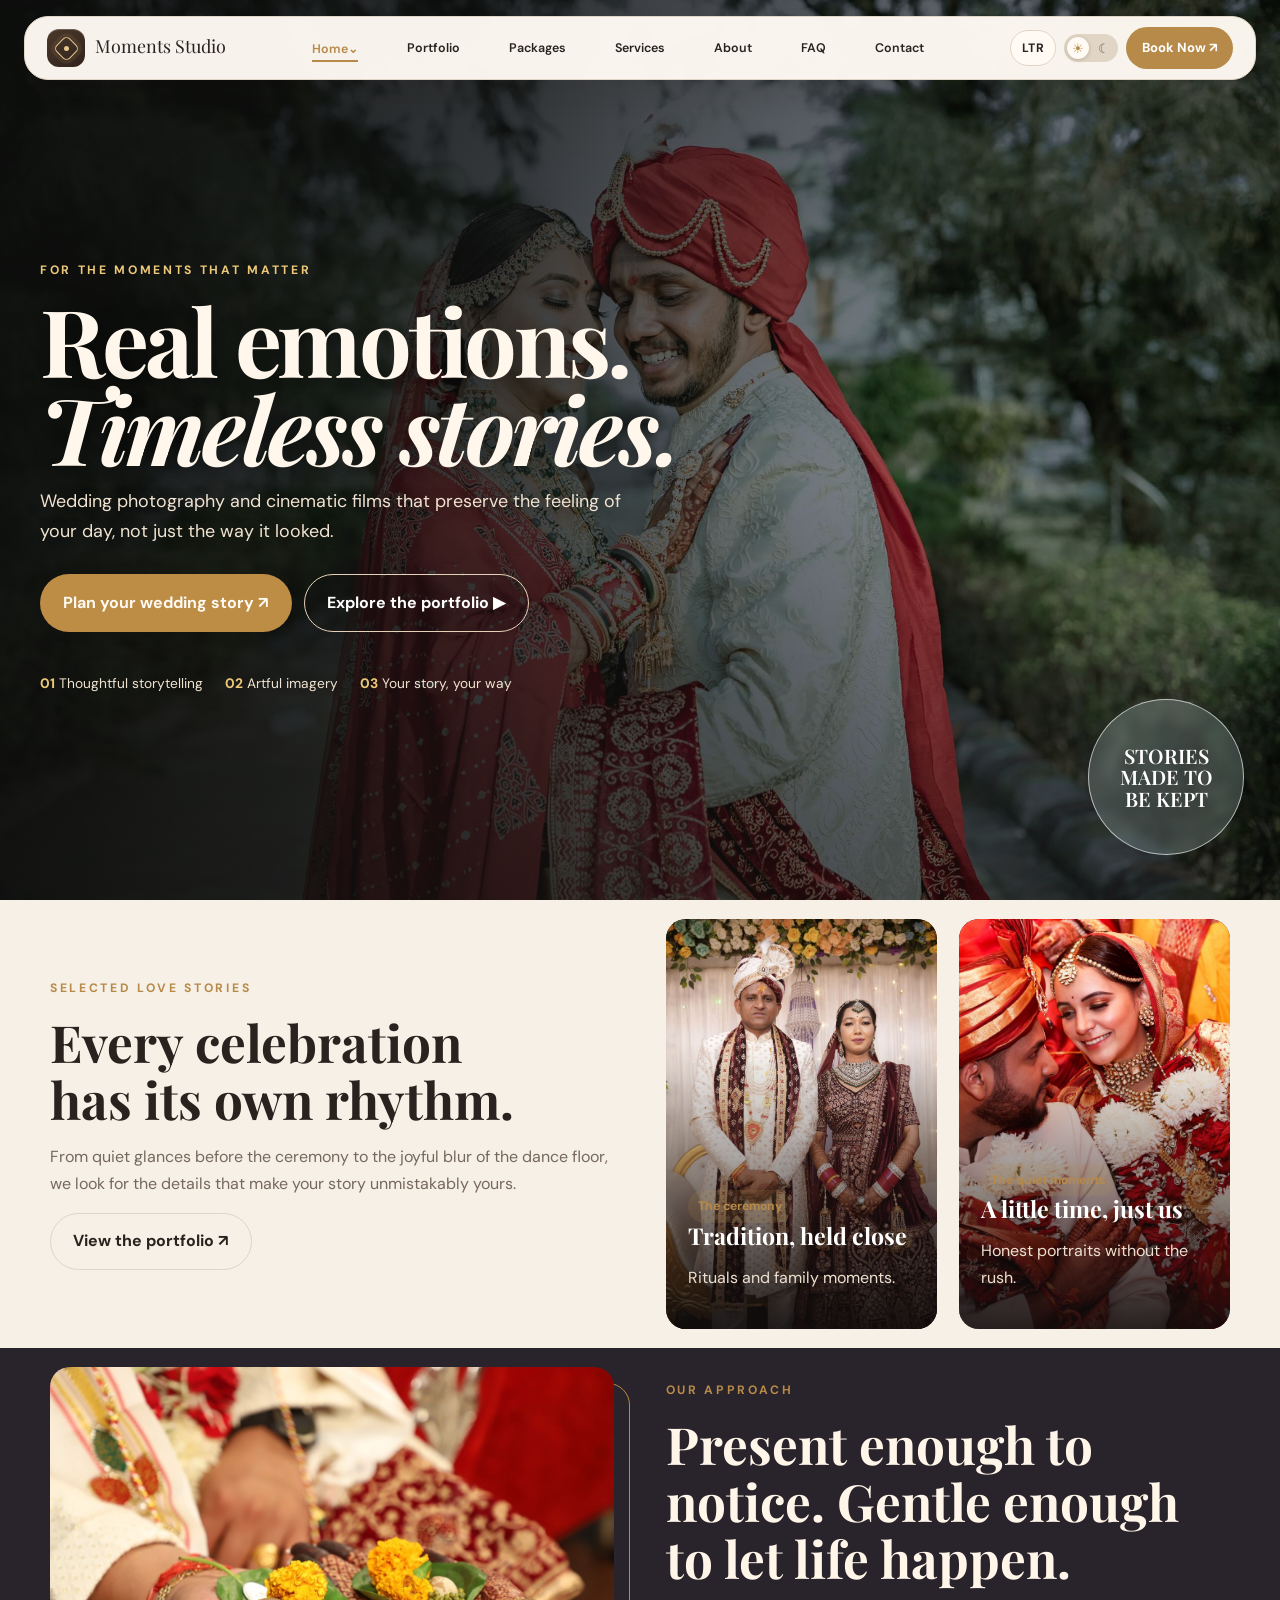
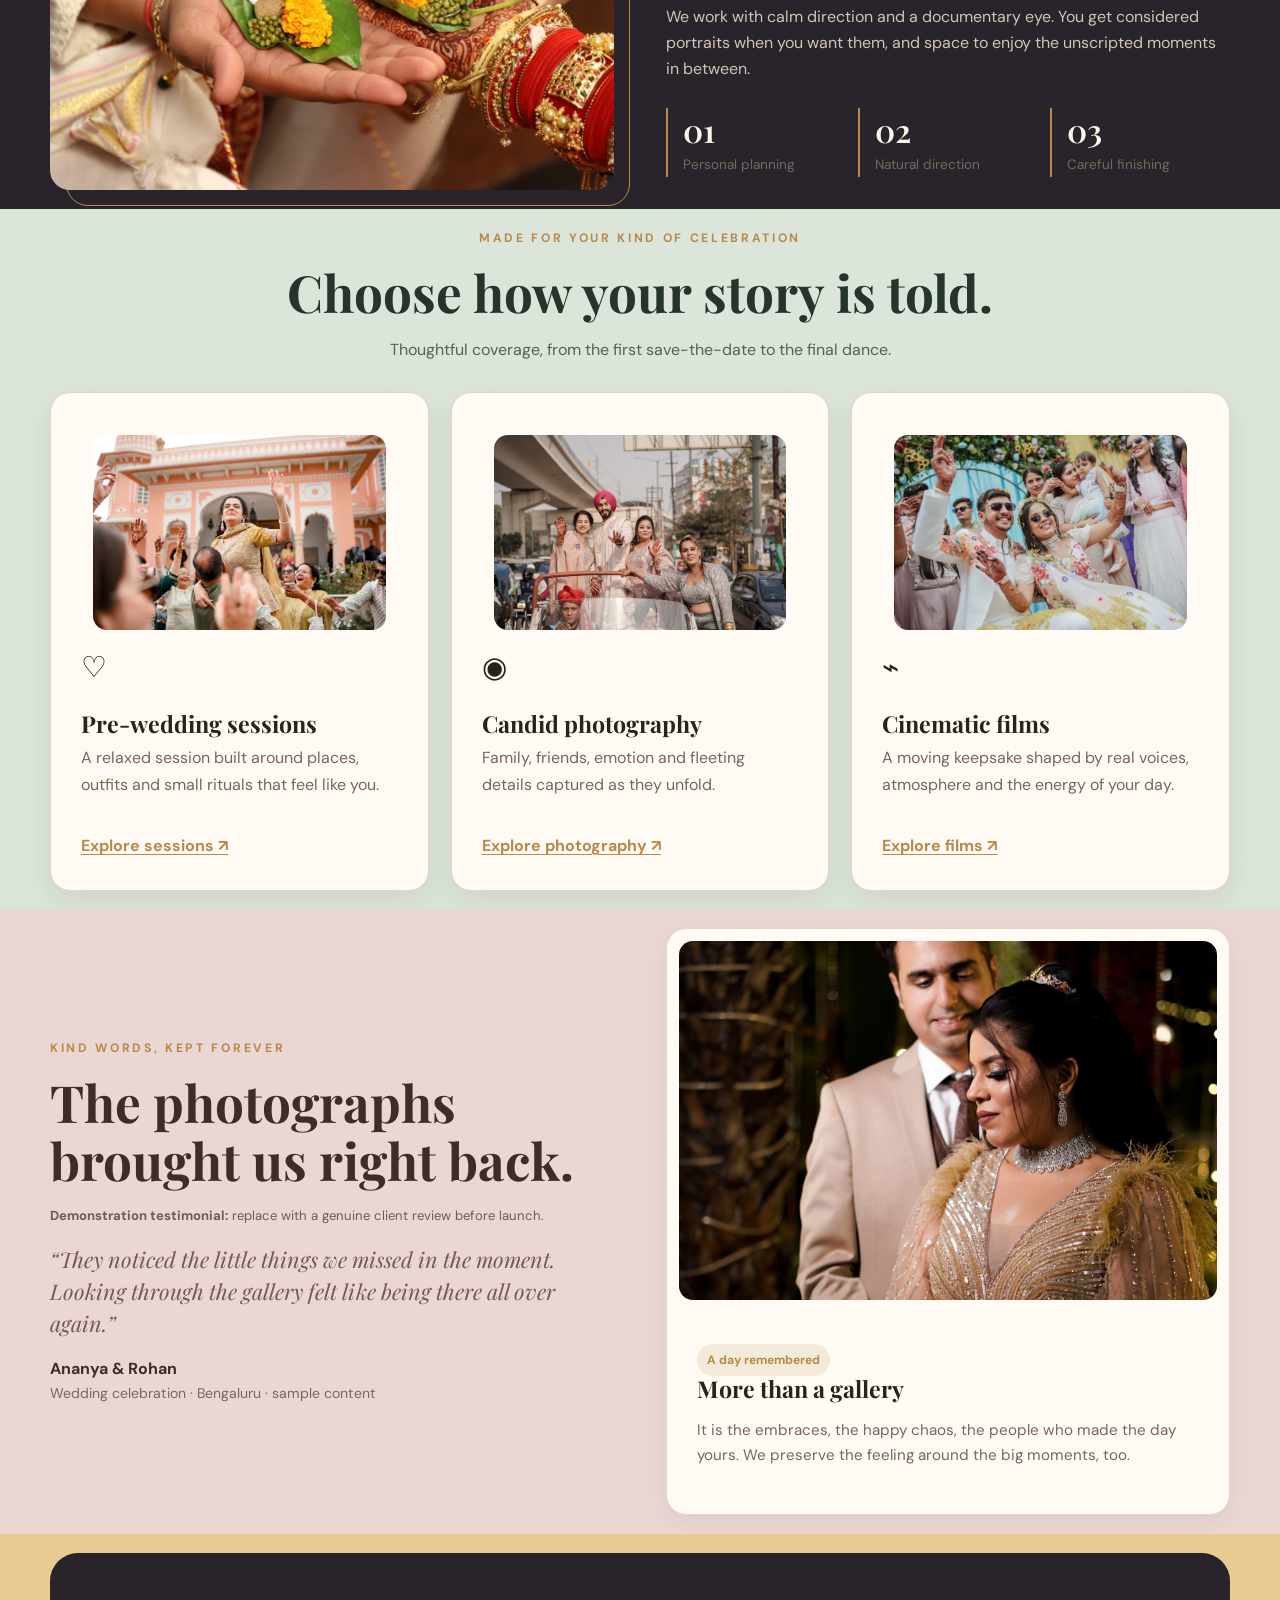
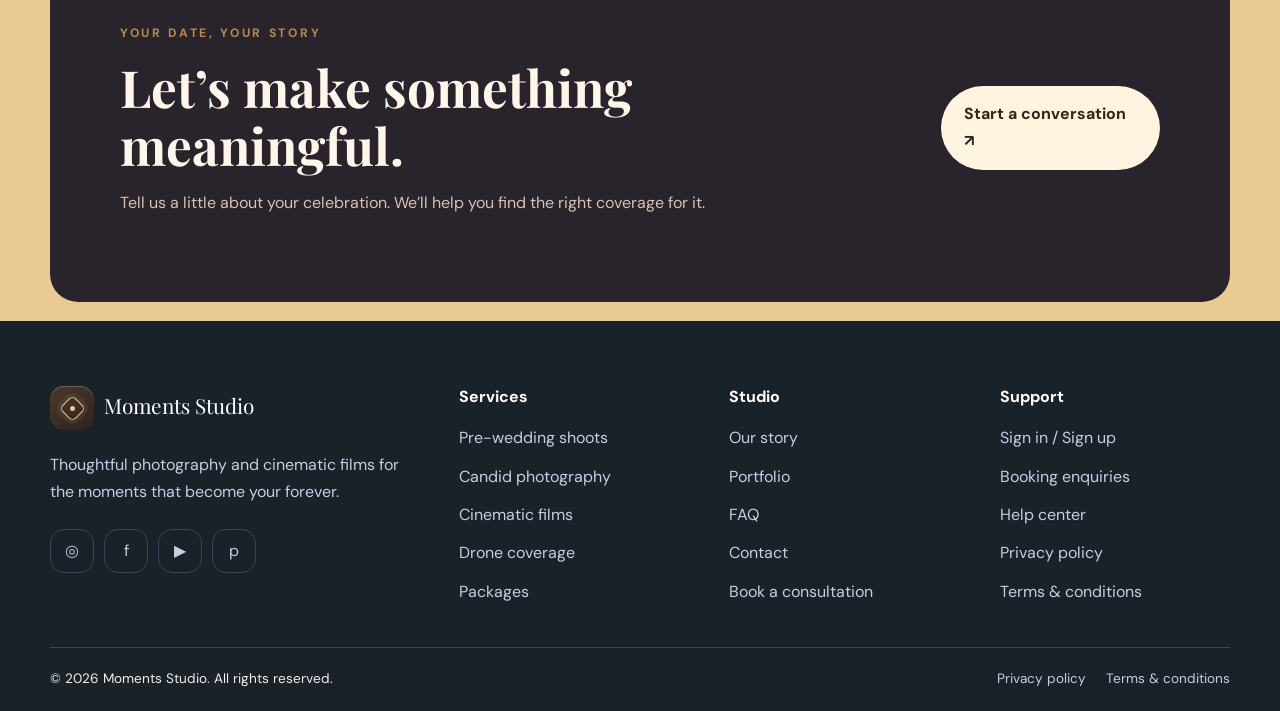
==== index.html @ 957a008f "first commit" ====
<!doctype html>
<html lang="en" dir="ltr" data-theme="light"><head><meta charset="utf-8"><meta name="viewport" content="width=device-width,initial-scale=1"><meta name="description" content="Home — Moments Studio wedding photography and videography."><title>Home | Moments Studio</title><link rel="stylesheet" href="css/style.css"><link rel="stylesheet" href="css/responsive.css"></head><body>

<header class="topbar"><div class="container nav-wrap">
<a class="brand" href="index.html"><span class="brand-mark" aria-hidden="true"></span><span><span class="brand-name">Moments Studio</span></span></a>
<button class="icon-btn mobile-menu-btn" data-menu-toggle aria-label="Toggle navigation" aria-expanded="false">☰</button>
<nav class="nav-links" data-nav-links aria-label="Main navigation">
<div class="nav-home"><a class="nav-link active" href="index.html" aria-haspopup="true">Home⌄</a><div class="home-menu"><a href="index.html">Home 1</a><a href="home2.html">Home 2</a></div></div>
<a class="nav-link " href="portfolio.html">Portfolio</a><a class="nav-link " href="pricing.html">Packages</a><a class="nav-link " href="services.html">Services</a><a class="nav-link " href="about.html">About</a><a class="nav-link " href="faq.html">FAQ</a><a class="nav-link " href="contact.html">Contact</a>
</nav>
<div class="nav-actions"><button class="select-btn" data-language aria-label="Switch layout direction">LTR</button><button class="toggle theme-toggle" data-theme-toggle aria-label="Switch theme" aria-pressed="false"><span class="theme-track-icons" aria-hidden="true"><i>☀</i><i>☾</i></span><span class="theme-knob" aria-hidden="true"></span></button><a class="btn btn-primary book-link" href="contact.html">Book Now ↗</a></div>
</div></header>
<main>
<section class="hero" id="home-hero"><div class="container hero-content"><div class="eyebrow">For the moments that matter</div><h1>Real emotions.<br><em>Timeless stories.</em></h1><p>Wedding photography and cinematic films that preserve the feeling of your day, not just the way it looked.</p><div class="hero-actions"><a class="btn btn-primary" href="contact.html">Plan your wedding story ↗</a><a class="btn btn-outline" style="border-color:#e5d1b7;color:#fff" href="portfolio.html">Explore the portfolio ▶</a></div><div class="hero-note"><span><strong>01</strong> Thoughtful storytelling</span><span><strong>02</strong> Artful imagery</span><span><strong>03</strong> Your story, your way</span></div></div></section>
<section class="section section-light" id="featured-stories"><div class="container section-inner"><div class="split"><div><div class="eyebrow">Selected love stories</div><h2>Every celebration has its own rhythm.</h2><p>From quiet glances before the ceremony to the joyful blur of the dance floor, we look for the details that make your story unmistakably yours.</p><a class="btn btn-outline" href="portfolio.html">View the portfolio ↗</a></div><div class="grid grid-2"><article class="story-card"><img src="images/home-feature-01.jpg" alt="Newlyweds sharing a tender outdoor portrait"><div class="story-copy"><span class="pill">The ceremony</span><h3>Tradition, held close</h3><p>Rituals and family moments.</p></div></article><article class="story-card"><img src="images/home-feature-02.jpg" alt="Indian bride and groom celebrating their wedding"><div class="story-copy"><span class="pill">The quiet moments</span><h3>A little time, just us</h3><p>Honest portraits without the rush.</p></div></article></div></div></div></section>
<section class="section section-plum" id="our-approach"><div class="container section-inner"><div class="split"><div class="photo-frame"><img class="photo" src="images/home-approach.jpg" alt="Close detail of a wedding ritual with flowers and leaves"></div><div><div class="eyebrow">Our approach</div><h2>Present enough to notice. Gentle enough to let life happen.</h2><p>We work with calm direction and a documentary eye. You get considered portraits when you want them, and space to enjoy the unscripted moments in between.</p><div class="stat-row"><div class="stat"><strong>01</strong><span>Personal planning</span></div><div class="stat"><strong>02</strong><span>Natural direction</span></div><div class="stat"><strong>03</strong><span>Careful finishing</span></div></div></div></div></div></section>
<section class="section section-sage" id="home-services"><div class="container section-inner"><div class="center"><div class="eyebrow">Made for your kind of celebration</div><h2>Choose how your story is told.</h2><p>Thoughtful coverage, from the first save-the-date to the final dance.</p></div><div class="grid grid-3 mt-3"><article class="service-card"><img class="card-photo" src="images/portfolio-celebration-04.jpg" alt="Wedding dance floor celebration" loading="lazy"><div class="service-icon">♡</div><h3>Pre-wedding sessions</h3><p>A relaxed session built around places, outfits and small rituals that feel like you.</p><a class="text-link" href="services.html#prewedding">Explore sessions ↗</a></article><article class="service-card"><img class="card-photo" src="images/portfolio-celebration-05.jpg" alt="Family celebrating the newlyweds" loading="lazy"><div class="service-icon">◉</div><h3>Candid photography</h3><p>Family, friends, emotion and fleeting details captured as they unfold.</p><a class="text-link" href="services.html#candid">Explore photography ↗</a></article><article class="service-card"><img class="card-photo" src="images/portfolio-celebration-06.jpg" alt="Wedding guests enjoying the reception" loading="lazy"><div class="service-icon">⌁</div><h3>Cinematic films</h3><p>A moving keepsake shaped by real voices, atmosphere and the energy of your day.</p><a class="text-link" href="services.html#films">Explore films ↗</a></article></div></div></section>
<section class="section section-rose" id="client-stories"><div class="container section-inner"><div class="split"><div><div class="eyebrow">Kind words, kept forever</div><h2>The photographs brought us right back.</h2><p class="small-note"><strong>Demonstration testimonial:</strong> replace with a genuine client review before launch.</p><p class="quote">“They noticed the little things we missed in the moment. Looking through the gallery felt like being there all over again.”</p><div class="quote-author">Ananya & Rohan</div><div class="quote-role">Wedding celebration · Bengaluru · sample content</div></div><div class="card"><img src="images/home-client-story.jpg" alt="Bride and groom in traditional attire during a wedding ceremony"><div class="card-body"><span class="pill">A day remembered</span><h3>More than a gallery</h3><p>It is the embraces, the happy chaos, the people who made the day yours. We preserve the feeling around the big moments, too.</p></div></div></div></div></section>
<section class="section section-gold" id="home-booking"><div class="container section-inner"><div class="cta-panel"><div><div class="eyebrow">Your date, your story</div><h2>Let’s make something meaningful.</h2><p>Tell us a little about your celebration. We’ll help you find the right coverage for it.</p></div><a class="btn btn-light" href="contact.html">Start a conversation ↗</a></div></div></section>
</main>
<footer class="footer"><div class="container"><div class="footer-grid">
<div><a class="brand" href="index.html"><span class="brand-mark" aria-hidden="true"></span><span><span class="brand-name" style="color:#fff">Moments Studio</span></span></a><p style="max-width:350px;margin-top:22px">Thoughtful photography and cinematic films for the moments that become your forever.</p><div class="socials"><a class="social-icon" href="https://www.instagram.com/accounts/login/" target="_blank" rel="noopener noreferrer" aria-label="Open Instagram sign-in" title="Instagram">◎</a><a class="social-icon" href="https://www.facebook.com/login/" target="_blank" rel="noopener noreferrer" aria-label="Open Facebook sign-in" title="Facebook">f</a><a class="social-icon" href="https://accounts.google.com/ServiceLogin?service=youtube" target="_blank" rel="noopener noreferrer" aria-label="Open YouTube sign-in" title="YouTube">▶</a><a class="social-icon" href="https://www.pinterest.com/login/" target="_blank" rel="noopener noreferrer" aria-label="Open Pinterest sign-in" title="Pinterest">p</a></div></div>
<div><h3>Services</h3><div class="footer-links"><a href="services.html#prewedding">Pre-wedding shoots</a><a href="services.html#candid">Candid photography</a><a href="services.html#films">Cinematic films</a><a href="services.html#drone">Drone coverage</a><a href="pricing.html">Packages</a></div></div>
<div><h3>Studio</h3><div class="footer-links"><a href="about.html">Our story</a><a href="portfolio.html">Portfolio</a><a href="faq.html">FAQ</a><a href="contact.html">Contact</a><a href="contact.html">Book a consultation</a></div></div>
<div><h3>Support</h3><div class="footer-links"><a href="login.html">Sign in / Sign up</a><a href="contact.html">Booking enquiries</a><a href="faq.html">Help center</a><a href="privacy.html">Privacy policy</a><a href="terms.html">Terms & conditions</a></div></div>
</div><div class="footer-bottom"><span>© <span data-year></span> Moments Studio. All rights reserved.</span><div><a href="privacy.html">Privacy policy</a><a href="terms.html">Terms & conditions</a></div></div></div></footer>
<div class="lightbox" role="dialog" aria-modal="true" aria-hidden="true" aria-label="Image preview"><button aria-label="Close image">✕</button><img src="" alt="Expanded portfolio photograph"></div>
<div class="toast" role="status"></div><script src="js/script.js"></script><script src="js/gallery.js"></script><script src="js/booking.js"></script></body></html>
---- css/style.css ----
@import url('https://fonts.googleapis.com/css2?family=DM+Sans:wght@400;500;600;700&family=Playfair+Display:ital,wght@0,500;0,600;0,700;1,500;1,600&display=swap');
:root{--bg:#f6f0e7;--surface:#fffaf3;--text:#29231f;--muted:#76685c;--accent:#b78a4a;--accent2:#e8c98e;--line:#e1d5c5;--dark:#1c2025;--shadow:0 18px 55px rgba(36,26,19,.12)}
[data-theme="dark"]{--bg:#191c21;--surface:#242a31;--text:#f7eee2;--muted:#c0b5a7;--accent:#d8b16f;--accent2:#f1d59b;--line:#3b444c;--shadow:0 18px 55px rgba(0,0,0,.24)}
*{box-sizing:border-box}html{scroll-behavior:smooth;scroll-padding-top:100px}body{margin:0;background:var(--bg);color:var(--text);font-family:'DM Sans',sans-serif;line-height:1.65;transition:background .25s,color .25s}h1,h2,h3,.brand-name{font-family:'Playfair Display',serif;line-height:1.12;margin:0 0 1rem}h1{font-size:clamp(2.6rem,6vw,5.6rem)}h2{font-size:clamp(2rem,4vw,3.4rem)}h3{font-size:1.45rem}p{color:var(--muted);margin:.4rem 0 1rem}a{color:inherit;text-decoration:none}button,input,select,textarea{font:inherit}button,a{ -webkit-tap-highlight-color:transparent}button{cursor:pointer}.container{width:min(1180px,calc(100% - 40px));margin-inline:auto}.eyebrow{text-transform:uppercase;letter-spacing:.22em;font-size:.76rem;font-weight:700;color:var(--accent);margin-bottom:1rem}.section{min-height:100svh;padding:110px 0 80px;display:flex;align-items:center;position:relative;overflow:hidden}.section-inner{width:100%}.section-light{background:var(--bg)}.section-plum{background:#29232b;color:#fff5e8}.section-plum p{color:#d3c4b7}.section-sage{background:#dce5d9;color:#25352c}.section-sage p{color:#526255}.section-rose{background:#ead6d2;color:#402b2b}.section-rose p{color:#745757}.section-gold{background:#e9cb91;color:#352515}.section-gold p{color:#5e492e}.section-teal{background:#25383a;color:#f6eee1}.section-teal p{color:#c9d8d4}.btn{display:inline-flex;align-items:center;justify-content:center;gap:.6rem;border:1px solid transparent;border-radius:999px;padding:.9rem 1.4rem;font-weight:700;transition:transform .2s,background .2s}.btn:hover{transform:translateY(-2px)}.btn-primary{background:var(--accent);color:#fff}.btn-outline{border-color:var(--line);color:var(--text);background:transparent}.btn-light{background:#fff4df;color:#32251b}.topbar{position:sticky;top:0;z-index:50;background:color-mix(in srgb,var(--surface) 90%,transparent);backdrop-filter:blur(18px);border-bottom:1px solid var(--line)}.nav-wrap{height:84px;display:flex;align-items:center;gap:22px}.brand{display:flex;align-items:center;gap:11px;flex-shrink:0}.brand-mark{width:48px;height:48px;border-radius:15px;background:#443326;color:#e8c98e;display:grid;place-items:center;font-size:1.6rem}.brand-name{font-size:1.3rem;margin:0}.brand small{display:block;font-size:.58rem;letter-spacing:.12em;color:var(--muted)}.nav-links{display:flex;align-items:center;gap:clamp(12px,2vw,28px);margin-inline:auto}.nav-link{font-weight:600;font-size:.91rem;padding:12px 0;position:relative;white-space:nowrap}.nav-link.active,.nav-link:hover{color:var(--accent)}.nav-link.active:after{content:"";height:2px;background:var(--accent);position:absolute;bottom:3px;inset-inline:0}.nav-home{position:relative}.home-menu{display:none;position:absolute;top:100%;inset-inline-start:-18px;width:260px;padding:12px;background:var(--surface);border:1px solid var(--line);border-radius:18px;box-shadow:var(--shadow)}.nav-home:hover .home-menu,.nav-home:focus-within .home-menu,.nav-home.open .home-menu{display:block}.home-menu a{display:block;padding:10px 12px;border-radius:10px;font-size:.9rem;color:var(--muted)}.home-menu a:hover{background:var(--bg);color:var(--accent)}.nav-actions{display:flex;align-items:center;gap:10px}.icon-btn,.select-btn{border:1px solid var(--line);background:var(--surface);color:var(--text);border-radius:999px;min-width:42px;height:42px;padding:0 12px;display:inline-flex;align-items:center;justify-content:center;gap:6px}.toggle{width:54px;height:30px;border-radius:99px;border:0;background:var(--line);padding:3px;display:flex;align-items:center}.toggle span{height:24px;width:24px;border-radius:50%;background:var(--surface);display:block;transition:transform .2s}.toggle[aria-pressed="true"] span{transform:translateX(24px)}[dir="rtl"] .toggle[aria-pressed="true"] span{transform:translateX(-24px)}.mobile-menu-btn{display:none}.hero{min-height:calc(100svh - 84px);padding:70px 0;display:flex;align-items:center;color:#fff8ed;background:#241c1a;position:relative;overflow:hidden}.hero:before{content:"";position:absolute;inset:0;background:linear-gradient(90deg,rgba(20,16,15,.88),rgba(20,16,15,.45) 55%,rgba(20,16,15,.05)),url('../images/home-hero.jpg') center/cover}.hero-content{position:relative;z-index:1;max-width:690px}.hero p{color:#f0dfce;max-width:560px;font-size:1.12rem}.hero .eyebrow{color:#f1ce88}.hero-actions{display:flex;gap:12px;flex-wrap:wrap;margin-top:28px}.hero-note{display:flex;gap:22px;flex-wrap:wrap;margin-top:40px;color:#eadac6;font-size:.86rem}.hero-note strong{color:#f2d69b}.grid{display:grid;gap:22px}.grid-2{grid-template-columns:repeat(2,minmax(0,1fr))}.grid-3{grid-template-columns:repeat(3,minmax(0,1fr))}.grid-4{grid-template-columns:repeat(4,minmax(0,1fr))}.split{display:grid;grid-template-columns:1fr 1fr;gap:clamp(30px,6vw,80px);align-items:center}.photo{display:block;width:100%;height:100%;min-height:260px;object-fit:cover;border-radius:20px}.photo-frame{position:relative;min-height:360px}.photo-frame:after{content:"";position:absolute;inset:16px -16px -16px 16px;border:1px solid var(--accent);border-radius:22px;z-index:0}.photo-frame img{position:relative;z-index:1}.card{background:var(--surface);border:1px solid var(--line);border-radius:20px;overflow:hidden;box-shadow:0 8px 24px rgba(35,25,17,.05)}.card-body{padding:22px}.card img{width:100%;height:260px;object-fit:cover;display:block}.card p{font-size:.95rem}.pill{display:inline-flex;padding:6px 10px;border-radius:99px;background:color-mix(in srgb,var(--accent) 15%,transparent);color:var(--accent);font-size:.76rem;font-weight:700}.story-card{position:relative;min-height:410px;border-radius:20px;overflow:hidden;background:#382a25;color:#fff}.story-card img{width:100%;height:410px;object-fit:cover;display:block;transition:transform .5s}.story-card:hover img{transform:scale(1.04)}.story-card:after{content:"";position:absolute;inset:30% 0 0;background:linear-gradient(transparent,rgba(15,12,12,.9))}.story-copy{position:absolute;z-index:1;bottom:22px;inset-inline:22px}.story-copy p{color:#eee0d1}.stat-row{display:grid;grid-template-columns:repeat(3,1fr);gap:12px;margin-top:25px}.stat{border-inline-start:2px solid var(--accent);padding-inline-start:15px}.stat strong{display:block;font:600 2rem 'Playfair Display',serif}.stat span{font-size:.85rem;color:var(--muted)}.service-card{padding:24px;border-radius:20px;border:1px solid color-mix(in srgb,currentColor 13%,transparent);background:color-mix(in srgb,var(--surface) 70%,transparent)}.service-icon{font-size:1.8rem;margin-bottom:20px}.service-card h3{margin-bottom:8px}.service-card p{min-height:72px}.price-card{padding:28px;border:1px solid var(--line);border-radius:22px;background:var(--surface);position:relative}.price-card.featured{border:2px solid var(--accent);transform:translateY(-8px)}.price{font:600 2.4rem 'Playfair Display',serif;margin:18px 0}.price small{font:400 .9rem 'DM Sans',sans-serif;color:var(--muted)}.check-list{padding:0;list-style:none;margin:18px 0 25px}.check-list li{padding:8px 0;border-bottom:1px solid var(--line);color:var(--muted)}.check-list li:before{content:"✓";color:var(--accent);font-weight:700;margin-inline-end:10px}.quote{font:italic 1.35rem 'Playfair Display',serif;line-height:1.5}.quote-author{font-weight:700}.quote-role{color:var(--muted);font-size:.88rem}.gallery-grid{display:grid;grid-template-columns:repeat(3,minmax(0,1fr));gap:18px;align-items:stretch}.gallery-item{position:relative;min-width:0;border-radius:15px;overflow:hidden;background:#ddd;cursor:pointer;box-shadow:0 10px 28px rgba(35,25,17,.1)}.gallery-item img{width:100%;height:clamp(280px,34vw,430px);object-fit:cover;display:block;transition:transform .4s}.gallery-item:hover img{transform:scale(1.04)}.gallery-filter{display:flex;gap:8px;flex-wrap:wrap;margin:26px 0}.gallery-filter button{border:1px solid var(--line);background:var(--surface);color:var(--text);border-radius:99px;padding:9px 15px}.gallery-filter button.active{background:var(--accent);color:white;border-color:var(--accent)}.form-card{background:var(--surface);border:1px solid var(--line);border-radius:24px;padding:clamp(22px,4vw,38px);box-shadow:var(--shadow)}.form-grid{display:grid;grid-template-columns:1fr 1fr;gap:16px}.field{display:flex;flex-direction:column;gap:7px}.field.full{grid-column:1/-1}.field label{font-weight:700;font-size:.9rem}.field input,.field select,.field textarea{width:100%;border:1px solid var(--line);border-radius:12px;padding:13px 14px;background:var(--bg);color:var(--text);outline:none}.field input:focus,.field select:focus,.field textarea:focus{border-color:var(--accent);box-shadow:0 0 0 3px color-mix(in srgb,var(--accent) 17%,transparent)}.field textarea{min-height:130px;resize:vertical}.notice{padding:12px 14px;border-radius:12px;background:color-mix(in srgb,var(--accent) 15%,transparent);color:var(--text);margin:12px 0}.footer{background:#192129;color:#f3eee7;padding:65px 0 20px}.footer-grid{display:grid;grid-template-columns:1.6fr 1fr 1fr 1fr;gap:40px;padding-bottom:42px}.footer p,.footer a{color:#c5d0de}.footer h3{font:700 1rem 'DM Sans',sans-serif;color:#fff;margin-bottom:18px}.footer-links{display:grid;gap:12px}.footer a:hover{color:#e9cb91}.socials{display:flex;gap:10px;margin-top:24px}.socials a{width:44px;height:44px;display:grid;place-items:center;border:1px solid #394653;border-radius:14px}.footer-bottom{border-top:1px solid #394653;padding-top:20px;display:flex;justify-content:space-between;gap:20px;flex-wrap:wrap;font-size:.85rem}.footer-bottom a{margin-inline-start:20px}.auth-page{min-height:100svh;display:grid;place-items:center;padding:24px;background:var(--bg)}.auth-shell{width:min(980px,100%);display:grid;grid-template-columns:.95fr 1.05fr;overflow:hidden;border-radius:28px;border:1px solid var(--line);background:var(--surface);box-shadow:var(--shadow);max-height:calc(100svh - 48px)}.auth-visual{background:#302521;color:#fff4e3;padding:34px;display:flex;flex-direction:column;justify-content:space-between;min-height:570px;position:relative;overflow:hidden}.auth-visual:before{content:"";position:absolute;inset:0;background:linear-gradient(0deg,rgba(20,15,14,.82),rgba(20,15,14,.1)),url('../images/auth-wedding.jpg') center/cover;opacity:.9}.auth-visual>*{position:relative}.auth-form{padding:clamp(24px,4vw,48px);overflow:auto}.auth-tabs{display:flex;gap:8px;background:var(--bg);padding:5px;border-radius:14px;margin:22px 0}.auth-tabs button{flex:1;border:0;background:transparent;color:var(--muted);padding:11px;border-radius:10px;font-weight:700}.auth-tabs button.active{background:var(--surface);color:var(--text);box-shadow:0 2px 8px #0000000d}.auth-form .field{margin-bottom:14px}.auth-form .field input{padding:12px}.password-wrap{position:relative}.password-wrap input{padding-inline-end:60px!important}.show-password{position:absolute;inset-inline-end:10px;top:50%;transform:translateY(-50%);border:0;background:transparent;color:var(--muted)}.auth-meta{display:flex;justify-content:space-between;gap:12px;flex-wrap:wrap;font-size:.88rem;margin:12px 0 20px}.text-link{color:var(--accent);font-weight:700;text-decoration:underline;text-underline-offset:3px}.auth-submit{width:100%}.auth-footer{text-align:center;font-size:.86rem;margin-top:18px}.faq-item{border-bottom:1px solid var(--line);padding:18px 0}.faq-question{display:flex;justify-content:space-between;gap:20px;font-weight:700;width:100%;border:0;background:transparent;color:inherit;text-align:start;padding:0}.faq-answer{display:none;padding-top:12px}.faq-item.open .faq-answer{display:block}.faq-item.open .faq-question span:last-child{transform:rotate(45deg)}.cta-panel{padding:clamp(28px,6vw,70px);border-radius:28px;background:#29232b;color:#fff5e8;display:flex;align-items:center;justify-content:space-between;gap:30px}.cta-panel p{color:#d3c4b7}.lightbox{position:fixed;inset:0;background:rgba(8,8,8,.9);z-index:100;display:none;align-items:center;justify-content:center;padding:24px}.lightbox.open{display:flex}.lightbox img{max-width:min(100%,1000px);max-height:85svh;border-radius:14px}.lightbox button{position:absolute;top:20px;inset-inline-end:20px;background:#fff;color:#111;border:0;border-radius:99px;width:44px;height:44px}.toast{position:fixed;bottom:24px;inset-inline-end:24px;z-index:120;background:var(--surface);border:1px solid var(--line);box-shadow:var(--shadow);padding:14px 18px;border-radius:14px;max-width:360px;display:none}.toast.show{display:block}.mobile-nav{display:none}.small-note{font-size:.82rem}.center{text-align:center}.mt-3{margin-top:28px}.mb-2{margin-bottom:18px}
@media(max-width:1050px){.nav-links{gap:12px}.nav-link{font-size:.83rem}.brand-name{font-size:1.1rem}.nav-wrap{gap:12px}.nav-actions .book-link{display:none}.footer-grid{grid-template-columns:1.4fr 1fr 1fr}.footer-grid>div:last-child{grid-column:auto}}
@media(max-width:800px){.nav-wrap{height:72px}.mobile-menu-btn{display:inline-flex}.nav-links{display:none;position:absolute;top:72px;inset:72px 0 auto;background:var(--surface);padding:18px 22px 24px;border-bottom:1px solid var(--line);box-shadow:var(--shadow);flex-direction:column;align-items:stretch;gap:2px}.nav-links.open{display:flex}.nav-link{font-size:1rem;padding:12px}.nav-link.active:after{display:none}.nav-home .home-menu{position:static;width:100%;box-shadow:none;margin:4px 0 8px}.nav-actions{margin-inline-start:auto}.nav-actions .language-label{display:none}.nav-actions .select-btn{padding:0 9px}.nav-actions .book-link{display:none}.hero{min-height:calc(100svh - 72px)}.section{padding:85px 0 65px;min-height:auto}.split{grid-template-columns:1fr}.grid-3,.grid-4{grid-template-columns:repeat(2,minmax(0,1fr))}.story-card,.story-card img{min-height:350px;height:350px}.photo-frame{min-height:280px}.footer-grid{grid-template-columns:1fr 1fr}.footer-grid>div:first-child{grid-column:1/-1}.auth-shell{grid-template-columns:1fr;max-height:none;overflow:visible}.auth-visual{display:none}.auth-form{padding:26px}.gallery-grid{grid-template-columns:repeat(2,minmax(0,1fr))}}
@media(max-width:520px){.container{width:min(100% - 28px,1180px)}.brand-mark{width:40px;height:40px;border-radius:12px}.brand-name{font-size:1rem}.brand small{font-size:.48rem}.nav-actions{gap:5px}.nav-actions .icon-btn{min-width:36px;height:36px;padding:0 8px}.nav-actions .select-btn{height:36px}.nav-actions .theme-toggle{display:none}.grid-2,.grid-3,.grid-4{grid-template-columns:1fr}.hero{padding:55px 0}.hero-actions .btn{width:100%}.stat-row{grid-template-columns:1fr}.form-grid{grid-template-columns:1fr}.field.full{grid-column:auto}.footer-grid{grid-template-columns:1fr 1fr;gap:26px}.footer-grid>div:first-child{grid-column:1/-1}.footer-bottom{display:block}.footer-bottom>div{margin-top:12px}.footer-bottom a{margin-inline-start:0;margin-inline-end:16px}.gallery-grid{grid-template-columns:1fr}.gallery-item img{height:clamp(320px,112vw,460px)}.auth-page{padding:12px;align-items:start}.auth-form{padding:20px}.auth-shell{border-radius:20px}.cta-panel{display:block}.cta-panel .btn{margin-top:12px}.section{padding:72px 0 55px}.story-card,.story-card img{height:320px;min-height:320px}}
@media(prefers-reduced-motion:reduce){*,*:before,*:after{scroll-behavior:auto!important;transition:none!important;animation:none!important}}

[data-theme="dark"] .section-sage{background:#202b25;color:#f2eee4}[data-theme="dark"] .section-sage p{color:#d0d9d2}[data-theme="dark"] .section-rose{background:#31272b;color:#f5e9e7}[data-theme="dark"] .section-rose p{color:#d7c4c1}[data-theme="dark"] .section-gold{background:#352c20;color:#f6ead4}[data-theme="dark"] .section-gold p{color:#decba8}[data-theme="dark"] .section-sage .service-card,[data-theme="dark"] .section-rose .service-card,[data-theme="dark"] .section-gold .service-card{background:color-mix(in srgb,var(--surface) 88%,transparent);border-color:#59615c}[data-theme="dark"] .section-sage .stat span,[data-theme="dark"] .section-rose .stat span,[data-theme="dark"] .section-gold .stat span{color:#d0d9d2}

/* Site-wide editorial refresh */
.topbar{position:sticky;top:12px;width:min(1320px,calc(100% - 32px));margin:12px auto 0;border:1px solid var(--line);border-radius:20px;box-shadow:0 10px 32px rgba(32,26,20,.12);overflow:visible;background:color-mix(in srgb,var(--surface) 94%,transparent)}
.nav-wrap{height:76px;gap:clamp(12px,1.7vw,24px);padding-inline:clamp(14px,2vw,28px)}
.nav-links{flex:1;justify-content:space-evenly;gap:0;margin-inline:clamp(4px,1vw,16px)}
.nav-link{font-size:clamp(.78rem,.92vw,.92rem)}
.brand{gap:10px}.brand-mark{position:relative;width:44px;height:44px;border-radius:14px;background:linear-gradient(145deg,#4b382a,#30231c);box-shadow:inset 0 1px 0 rgba(255,255,255,.22);font-size:0}
.brand-mark:before{content:"";width:17px;height:17px;border:1.5px solid #e8c98e;border-radius:5px;transform:rotate(45deg);box-shadow:0 0 0 4px rgba(232,201,142,.08)}
.brand-mark:after{content:"";position:absolute;width:5px;height:5px;border-radius:50%;background:#e8c98e}
.brand small{display:none}.brand-name{white-space:nowrap}
.book-link{padding:.68rem 1rem;font-size:.86rem;white-space:nowrap}
.select-btn{min-width:52px;font-size:.76rem;font-weight:700;letter-spacing:.04em}
.theme-toggle{position:relative;width:58px;height:32px;padding:3px;justify-content:flex-start;flex:0 0 auto}
.theme-track-icons{position:absolute;inset:0;display:flex!important;align-items:center;justify-content:space-between;padding:0 8px;color:var(--muted);font-size:13px;line-height:1}
.theme-track-icons i{font-style:normal}.theme-knob{position:relative;z-index:1;width:26px!important;height:26px!important;background:var(--surface)!important;box-shadow:0 1px 4px rgba(0,0,0,.18);transform:none!important;transition:transform .22s!important}
.theme-toggle span{transform:none!important}.theme-toggle[data-mode="dark"] .theme-knob{transform:translateX(26px)!important}
[dir="rtl"] .theme-toggle span{transform:none!important}.theme-toggle[data-mode="dark"] .theme-knob{transform:translateX(-26px)!important}
.theme-toggle[data-mode="dark"] .theme-track-icons i:last-child,.theme-toggle:not([data-mode="dark"]) .theme-track-icons i:first-child{color:var(--accent)}
.section{min-height:0;padding:clamp(64px,7vw,96px) 0;display:block;overflow:clip}
.page-hero{display:flex;align-items:center;min-height:min(66svh,680px);padding-block:clamp(76px,9vw,118px) clamp(48px,6vw,78px);isolation:isolate}
.page-hero:before{content:"";position:absolute;inset:0;z-index:-1;pointer-events:none;background:radial-gradient(ellipse at 88% 12%,color-mix(in srgb,var(--accent) 14%,transparent),transparent 38%)}
.page-hero .section-inner{position:relative;z-index:1}
.page-hero .photo,.page-hero .card img{max-height:min(48svh,430px);min-height:290px}
.hero{min-height:min(78svh,820px);padding:clamp(76px,9vw,118px) 0}
.home-two .hero:before{background-image:linear-gradient(90deg,rgba(20,16,15,.88),rgba(20,16,15,.45) 55%,rgba(20,16,15,.05)),url('../images/home2-hero.jpg')}
.service-card,.price-card,.card,.story-card{transition:transform .25s ease,box-shadow .25s ease,border-color .25s ease}
.service-card,.price-card{box-shadow:0 10px 28px rgba(35,25,17,.08)}
.service-card:hover,.price-card:hover,.card:hover{transform:translateY(-5px);box-shadow:0 20px 44px rgba(35,25,17,.16);border-color:color-mix(in srgb,var(--accent) 50%,var(--line))}
.story-card:hover{transform:translateY(-4px);box-shadow:0 22px 46px rgba(35,25,17,.2)}
[data-theme="dark"] .page-hero:before{background:radial-gradient(ellipse at 88% 12%,rgba(216,177,111,.1),transparent 40%)}
[data-theme="dark"] .section-plum{background:#211d24;color:#faf0e6}
[data-theme="dark"] .section-teal{background:#202c2e;color:#f5eee3}
[data-theme="dark"] .section-plum p,[data-theme="dark"] .section-teal p{color:#d0c6bb}
[data-theme="dark"] .section-plum .service-card,[data-theme="dark"] .section-teal .service-card{background:var(--surface);border-color:var(--line);color:var(--text)}
[data-theme="dark"] .section-plum .service-card p,[data-theme="dark"] .section-teal .service-card p{color:var(--muted)}
@media(max-width:1000px){.nav-wrap{height:70px}.nav-links{gap:clamp(8px,1.3vw,14px)}.brand-name{font-size:1.12rem}.topbar{width:calc(100% - 20px);top:8px;margin-top:8px}}
@media(max-width:800px){.topbar{width:calc(100% - 20px);border-radius:18px}.nav-wrap{padding-inline:12px}.nav-links{gap:8px}.page-hero{min-height:0;padding-block:94px 54px}.page-hero .photo,.page-hero .card img{max-height:none;min-height:250px}.nav-actions .theme-toggle{display:flex!important}}
@media(max-width:520px){.book-link{padding:.58rem .78rem;font-size:.76rem}.brand-mark{width:38px;height:38px}.brand-name{font-size:.98rem}.topbar{top:6px;margin-top:6px}.theme-toggle{width:52px;height:30px}.theme-knob{width:24px!important;height:24px!important}.theme-toggle span{transform:none!important}.theme-toggle[data-mode="dark"] .theme-knob{transform:translateX(22px)!important}.page-hero{padding-block:84px 42px}.section{padding:58px 0 46px}}
@media(prefers-reduced-motion:reduce){.service-card,.price-card,.card,.story-card,.theme-knob{transition:none!important}}

/* Card contrast stays independent of the section color in both themes. */
.card,.service-card,.price-card{color:var(--text);background:var(--surface);border-color:var(--line)}
.card p,.service-card p,.price-card p{color:var(--muted)}
.service-card h3,.price-card h3,.card h3{color:var(--text)}
[data-theme="dark"] .section-plum .service-card,[data-theme="dark"] .section-teal .service-card{background:var(--surface);border-color:var(--line);color:var(--text)}
[data-theme="dark"] .section-plum .service-card h3,[data-theme="dark"] .section-teal .service-card h3{color:var(--text)}


/* Centered full-bleed hero banners for the six interior pages. */
.page-hero-centered{position:relative;display:grid;place-items:center;min-height:clamp(500px,70svh,740px);padding:clamp(112px,13vw,158px) 24px clamp(72px,9vw,112px);overflow:hidden;text-align:center;color:#fff8ed;isolation:isolate}
.page-hero-centered:before{z-index:-1;background:linear-gradient(180deg,rgba(12,13,15,.58),rgba(12,13,15,.62)),linear-gradient(90deg,rgba(12,13,15,.34),rgba(12,13,15,.22) 50%,rgba(12,13,15,.34))}
.page-hero-centered .section-inner{position:static;width:100%}
.page-hero-centered .split{display:block;width:100%;max-width:none;margin:0}
.page-hero-centered .split>div:first-child{position:relative;z-index:1;width:min(780px,100%);margin-inline:auto}
.page-hero-centered h1{max-width:22ch;margin-inline:auto;color:#fff8ed;font-size:clamp(2.4rem,4.6vw,4.35rem);line-height:1.06;text-shadow:0 2px 20px rgba(0,0,0,.28);text-wrap:balance}
.page-hero-centered p{max-width:62ch;margin-inline:auto;color:rgba(255,248,237,.96);text-shadow:0 1px 10px rgba(0,0,0,.22)}
.page-hero-centered .eyebrow{color:#f2cf8e}
.page-hero-centered .photo{position:absolute;inset:0;z-index:-2;width:100%;height:100%;max-height:none;min-height:0;object-fit:cover;object-position:center 36%;border-radius:0}
.page-hero-centered.section-rose .photo{object-position:center 42%}
.page-hero-centered.section-gold .photo{object-position:center 30%}
.page-hero-centered.section-plum .photo{object-position:center center}
.page-hero-centered.section-sage .photo{object-position:center 36%}
.page-hero-centered.section-plum .split>.card img{object-position:center 38%}
.page-hero-centered .stat-row{max-width:680px;margin:28px auto 0}
.page-hero-centered .stat span{color:#f4e8d7}
.page-hero-centered .split>.card{position:absolute;inset:0;z-index:-2;width:100%;height:100%;max-height:none;border:0;border-radius:0;background:transparent;box-shadow:none}
.page-hero-centered .split>.card img{width:100%;height:100%;max-height:none;min-height:0;object-fit:cover;border-radius:0}
.page-hero-centered .split>.card .card-body{display:none}
@media(max-width:800px){.page-hero-centered{min-height:clamp(470px,72svh,640px);padding:108px 22px 64px}.page-hero-centered .container{width:100%}.page-hero-centered .split>div:first-child{width:min(680px,100%)}.page-hero-centered h1{font-size:clamp(2.3rem,8vw,4rem)}.page-hero-centered .stat-row{grid-template-columns:repeat(3,minmax(0,1fr));gap:8px}}
@media(max-width:520px){.page-hero-centered{min-height:520px;padding:96px 16px 48px}.page-hero-centered .stat-row{grid-template-columns:1fr;gap:10px}.page-hero-centered p{max-width:38ch}}


/* Reference-inspired photography hero treatment and compact floating navigation. */
.topbar{top:10px;width:min(1800px,calc(100% - 48px));margin:10px auto 0;border-radius:24px;background:rgba(30,37,44,.94);border:1px solid rgba(210,224,232,.18);color:#f7eee2;box-shadow:0 12px 40px rgba(0,0,0,.2)}
.topbar .nav-wrap{width:calc(100% - 44px);max-width:1720px;height:62px;padding:0;gap:clamp(12px,1.5vw,24px)}
.topbar .brand-mark{width:38px;height:38px;border-radius:12px}
.topbar .brand-name{font-size:1.12rem}
.topbar .nav-links{flex:1;justify-content:space-evenly;gap:0;margin-inline:clamp(6px,1.4vw,24px)}
.topbar .nav-link{padding:8px 0;font-size:clamp(.78rem,.9vw,.9rem)}
.topbar .nav-actions{gap:8px}
.topbar .select-btn{height:36px;min-width:46px;padding-inline:10px}
.topbar .theme-toggle{height:28px;width:54px}
.topbar .theme-knob{height:22px!important;width:22px!important}
.topbar .theme-toggle[data-mode="dark"] .theme-knob{transform:translateX(26px)!important}
.topbar .book-link{padding:.58rem .9rem;font-size:.82rem}
.page-hero-centered{display:flex;align-items:center;justify-content:flex-start;text-align:start;min-height:min(920px,calc(100svh - 72px));padding-block:clamp(120px,15vh,184px) clamp(84px,11vh,132px);padding-inline:max(40px,calc((100vw - 1500px)/2))}
.page-hero-centered .container{width:min(1500px,100%);max-width:1500px;margin-inline:auto}
.page-hero-centered .section-inner{position:static;width:100%}
.page-hero-centered .split{display:block;width:100%;max-width:none;margin:0}
.page-hero-centered .split>div:first-child{position:relative;z-index:1;width:min(780px,100%);margin-inline:0;text-align:start}
.page-hero-centered h1{max-width:16ch;margin-inline:0;font-size:clamp(3rem,5.3vw,5.5rem);line-height:1.02;text-align:start;text-wrap:balance;text-shadow:0 3px 26px rgba(0,0,0,.32)}
.page-hero-centered p{max-width:58ch;margin-inline:0;text-align:start;color:rgba(255,248,237,.96);font-size:clamp(1rem,1.25vw,1.22rem);text-shadow:0 2px 14px rgba(0,0,0,.3)}
.page-hero-centered .eyebrow{text-align:start;color:#f2cf8e}
.page-hero-centered .photo{position:absolute;inset:0;z-index:-2;width:100%;height:100%;max-height:none;min-height:0;object-fit:cover;object-position:center 36%;border-radius:0}
.page-hero-centered.section-rose .photo{object-position:center 42%}
.page-hero-centered.section-gold .photo{object-position:center 30%}
.page-hero-centered.section-plum .photo{object-position:center center}
.page-hero-centered.section-sage .photo{object-position:center 36%}
.page-hero-centered.section-plum .split>.card img{object-position:center 38%}
.page-hero-centered:before{z-index:-1;background:linear-gradient(90deg,rgba(14,16,18,.76) 0%,rgba(14,16,18,.58) 42%,rgba(14,16,18,.22) 100%),linear-gradient(0deg,rgba(14,16,18,.28),transparent 55%,rgba(14,16,18,.22))}
.page-hero-centered:after,.hero:after{content:"STORIES\A MADE TO\A BE KEPT";white-space:pre;position:absolute;z-index:0;inset-inline-end:clamp(36px,calc((100vw - 1500px)/2),200px);bottom:clamp(34px,5vh,72px);width:154px;height:154px;display:grid;place-items:center;border:1px solid rgba(255,255,255,.62);border-radius:50%;background:rgba(196,221,228,.22);backdrop-filter:blur(5px);color:#fff;text-align:center;font-family:'Playfair Display',serif;font-size:1.25rem;font-weight:600;line-height:1.08;text-shadow:0 2px 12px rgba(0,0,0,.24)}
.hero{min-height:min(920px,calc(100svh - 72px));padding:clamp(110px,15vh,174px) 0 clamp(90px,11vh,132px)}
.hero .hero-content.container{width:min(1500px,calc(100% - 80px));max-width:1500px;margin-inline:auto}
.hero-content{max-width:780px}
.hero h1{max-width:13ch;font-size:clamp(3.2rem,6vw,6rem);line-height:.99;text-wrap:balance;text-shadow:0 3px 24px rgba(0,0,0,.28)}
.hero p{max-width:600px;text-shadow:0 2px 12px rgba(0,0,0,.25)}
.hero:after{inset-inline-end:clamp(36px,calc((100vw - 1500px)/2),200px)}
@media(max-width:1000px){.topbar .nav-wrap{height:60px;width:calc(100% - 32px)}.topbar .brand-name{font-size:1rem}.topbar .nav-links{margin-inline:4px}.topbar .nav-link{font-size:.76rem}.page-hero-centered{padding-inline:40px}.page-hero-centered h1{font-size:clamp(2.8rem,6vw,4.8rem)}.hero .hero-content.container{width:calc(100% - 80px)}}
@media(max-width:800px){.topbar{top:7px;width:calc(100% - 20px);margin-top:7px;border-radius:18px}.topbar .nav-wrap{height:58px;width:calc(100% - 24px)}.topbar .nav-links{top:58px;inset:58px 0 auto}.page-hero-centered{min-height:min(820px,calc(100svh - 65px));padding:104px 30px 70px}.page-hero-centered .container{width:100%}.page-hero-centered .split>div:first-child{width:min(680px,100%)}.page-hero-centered h1{font-size:clamp(2.7rem,7vw,4.5rem)}.page-hero-centered .stat-row{grid-template-columns:repeat(3,minmax(0,1fr));gap:8px}.page-hero-centered:after,.hero:after{width:118px;height:118px;font-size:1rem;inset-inline-end:26px;bottom:22px}.hero{min-height:min(820px,calc(100svh - 65px));padding:104px 0 70px}.hero .hero-content.container{width:calc(100% - 60px)}}
@media(max-width:520px){.topbar{width:calc(100% - 14px);top:5px;margin-top:5px}.topbar .nav-wrap{width:calc(100% - 18px);height:56px}.topbar .nav-links{top:56px;inset:56px 0 auto}.topbar .brand-mark{width:34px;height:34px}.topbar .brand-name{font-size:.94rem}.topbar .nav-actions{gap:5px}.topbar .select-btn{min-width:40px;height:32px;font-size:.68rem}.topbar .theme-toggle{width:46px;height:26px;min-width:46px}.topbar .theme-knob{width:20px!important;height:20px!important}.topbar .book-link{display:none}.page-hero-centered{min-height:600px;padding:96px 22px 60px}.page-hero-centered h1{max-width:14ch;font-size:clamp(2.55rem,10vw,3.5rem)}.page-hero-centered p{max-width:38ch;font-size:1rem}.page-hero-centered .stat-row{grid-template-columns:1fr;gap:10px}.page-hero-centered:after,.hero:after{display:none}.hero{min-height:640px;padding:92px 0 58px}.hero .hero-content.container{width:calc(100% - 44px)}.hero h1{font-size:clamp(3rem,12vw,4rem)}}

/* Navigation spacing and theme switch alignment fixes. */
.topbar{top:0;margin-top:0}
.theme-toggle .theme-track-icons{inset:0;width:auto!important;height:auto!important;border-radius:0!important;background:transparent!important;z-index:2;pointer-events:none;display:flex!important;align-items:center;justify-content:space-between;padding-inline:8px}
.theme-toggle .theme-track-icons i{display:block;width:12px;text-align:center;font-style:normal;line-height:1}
.theme-toggle .theme-knob{z-index:1}
@media(max-width:1000px){.topbar{top:0;margin-top:0}}
@media(max-width:800px){.topbar{top:0;margin-top:0}}
@media(max-width:520px){.topbar{top:0;margin-top:0}.topbar .theme-toggle[data-mode="dark"] .theme-knob{transform:translateX(20px)!important}[dir="rtl"] .topbar .theme-toggle[data-mode="dark"] .theme-knob{transform:translateX(-20px)!important}}

/* Float the navigation over the page hero artwork. */
.topbar{top:16px;margin:16px auto -80px}
@media(max-width:800px){.topbar{top:12px;margin:12px auto -72px}}
@media(max-width:520px){.topbar{top:10px;margin:10px auto -66px}}

/* Asymmetric portfolio mosaic: varied widths and heights, packed without a fixed tile size. */
.gallery-grid{grid-template-columns:repeat(12,minmax(0,1fr));grid-auto-rows:8px;grid-auto-flow:dense;gap:14px}
.gallery-item{height:100%;margin:0;min-height:0}
.gallery-item img{height:100%;min-height:0}
.gallery-item--regular,.gallery-item--tall,.gallery-item--small{grid-column:span 4}
.gallery-item--wide,.gallery-item--feature{grid-column:span 8}
.gallery-item--regular,.gallery-item--wide{grid-row:span 17}
.gallery-item--tall{grid-row:span 24}
.gallery-item--small{grid-row:span 12}
.gallery-item--feature{grid-row:span 23}
@media(max-width:1000px){.gallery-grid{grid-template-columns:repeat(8,minmax(0,1fr))}.gallery-item--regular,.gallery-item--tall,.gallery-item--small{grid-column:span 4}.gallery-item--wide,.gallery-item--feature{grid-column:span 8}}
@media(max-width:620px){.gallery-grid{grid-template-columns:repeat(4,minmax(0,1fr));grid-auto-rows:7px;gap:10px}.gallery-item--regular,.gallery-item--tall,.gallery-item--small{grid-column:span 2}.gallery-item--wide,.gallery-item--feature{grid-column:span 4}.gallery-item--tall{grid-row:span 23}.gallery-item--feature{grid-row:span 21}.gallery-item--regular,.gallery-item--wide{grid-row:span 16}.gallery-item--small{grid-row:span 12}}

/* Portrait-style card grid: each photo fills a complete, consistent image box. */
.gallery-grid{display:grid;grid-template-columns:repeat(3,minmax(0,1fr));grid-auto-rows:auto;grid-auto-flow:row;gap:18px;align-items:stretch}
.gallery-item{height:auto;min-height:0;margin:0;border-radius:15px;overflow:hidden}
.gallery-item img{display:block;width:100%;height:auto;aspect-ratio:4/3;object-fit:cover}
@media(max-width:800px){.gallery-grid{grid-template-columns:repeat(2,minmax(0,1fr))}}
@media(max-width:520px){.gallery-grid{grid-template-columns:1fr}.gallery-item img{aspect-ratio:4/3}}
@media(min-width:521px) and (max-width:800px){.gallery-item:last-child:nth-child(odd){grid-column:1/-1}.gallery-item:last-child:nth-child(odd) img{aspect-ratio:16/8}}

/* Variable-height masonry layout: every visible photo flows into a packed column. */
.gallery-grid{display:block;columns:3;column-gap:16px;column-fill:balance}
.gallery-item{display:inline-block;vertical-align:top;width:100%;height:auto;min-height:0;margin:0 0 16px;break-inside:avoid;box-shadow:0 10px 28px rgba(35,25,17,.1)}
.gallery-item img{display:block;width:100%;height:auto;min-height:0;aspect-ratio:auto;object-fit:cover}
@media(max-width:800px){.gallery-grid{columns:2}}
@media(max-width:520px){.gallery-grid{columns:1}.gallery-item{margin-bottom:14px}}

/* Portfolio collage: a balanced three-column masonry mix on desktop and a
   gap-free tile grid at narrower widths. */
#gallery .gallery-grid{display:block;columns:3;column-gap:16px;column-fill:balance}
#gallery .gallery-item{display:inline-block;vertical-align:top;width:100%;height:auto;min-height:0;margin:0 0 16px;break-inside:avoid;border-radius:16px;overflow:hidden}
#gallery .gallery-item[hidden]{display:none!important}
#gallery .gallery-item img{display:block;width:100%;height:auto;min-height:0;object-fit:cover;transition:transform .4s}
#gallery .gallery-item--mosaic-tall img{aspect-ratio:4/5}
#gallery .gallery-item--mosaic-square img{aspect-ratio:1/1}
#gallery .gallery-item--mosaic-wide img{aspect-ratio:3/2}
#gallery .gallery-item:hover img{transform:scale(1.035)}
@media(max-width:800px){
  #gallery .gallery-grid{display:grid;columns:auto;grid-template-columns:repeat(2,minmax(0,1fr));gap:16px;align-items:stretch}
  #gallery .gallery-item{display:block;width:auto;height:auto;margin:0;break-inside:auto}
  #gallery .gallery-item img{width:100%;height:auto;aspect-ratio:4/3}
  #gallery .gallery-item--mosaic-fill{grid-column:1/-1}
  #gallery .gallery-item--mosaic-fill img{aspect-ratio:16/7}
}
@media(max-width:520px){
  #gallery .gallery-grid{grid-template-columns:1fr;gap:14px}
  #gallery .gallery-item--mosaic-fill{grid-column:auto}
  #gallery .gallery-item img,#gallery .gallery-item--mosaic-fill img{aspect-ratio:4/3}
}

/* One full-bleed photographic hero treatment across home and inner pages. */
.hero,.page-hero-centered{min-height:min(940px,100svh);color:#fff8ed}
.hero{padding:clamp(140px,16vh,188px) 0 clamp(80px,10vh,120px)}
.page-hero-centered{padding-block:clamp(140px,16vh,188px) clamp(80px,10vh,120px);text-align:start}
.hero:before{background-size:cover;background-position:center 44%;background-repeat:no-repeat}
.page-hero-centered .photo,.page-hero-centered .split>.card img{object-fit:cover}
.about-hero .photo{object-position:center 48%}
.contact-hero .split>.card img{object-position:center 52%}
.faq-hero .photo{object-position:center 48%}
.portfolio-hero .photo{object-position:center 50%}
.pricing-hero .photo{object-position:center 56%}
.services-hero .photo{object-position:center 42%}
@media(max-width:800px){.hero,.page-hero-centered{min-height:min(820px,100svh);padding:112px 22px 64px}.hero{padding-inline:0}.page-hero-centered .photo,.page-hero-centered .split>.card img{object-position:center 45%}}
@media(max-width:520px){.hero,.page-hero-centered{min-height:100svh;padding:108px 16px 54px}.hero{padding-inline:0}.hero h1,.page-hero-centered h1{font-size:clamp(2.7rem,11vw,4rem)}}

/* Reference palette: warm ivory type, antique-gold accents, cinematic photo contrast. */
.hero,.page-hero-centered{background-color:#171816;color:#fff7ec}
.hero:before{background-image:linear-gradient(90deg,rgba(13,14,13,.9) 0%,rgba(16,17,16,.68) 40%,rgba(17,18,17,.18) 72%,rgba(17,18,17,.04) 100%),linear-gradient(0deg,rgba(16,16,15,.34),transparent 48%,rgba(16,16,15,.22)),url('../images/home-hero.jpg');background-size:cover;background-position:center 44%;background-repeat:no-repeat}
.home-two .hero:before{background-image:linear-gradient(90deg,rgba(13,14,13,.9) 0%,rgba(16,17,16,.68) 40%,rgba(17,18,17,.18) 72%,rgba(17,18,17,.04) 100%),linear-gradient(0deg,rgba(16,16,15,.34),transparent 48%,rgba(16,16,15,.22)),url('../images/home2-hero.jpg')}
.page-hero-centered:before{background-image:linear-gradient(90deg,rgba(13,14,13,.9) 0%,rgba(16,17,16,.68) 40%,rgba(17,18,17,.18) 72%,rgba(17,18,17,.04) 100%),linear-gradient(0deg,rgba(16,16,15,.34),transparent 48%,rgba(16,16,15,.22))}
.hero-content{max-width:760px;margin-inline:0}
.hero h1,.page-hero-centered h1{color:#fff7ec;letter-spacing:-.035em;text-shadow:0 3px 28px rgba(0,0,0,.42)}
.hero h1{max-width:10ch;font-size:clamp(3.8rem,7.3vw,7rem);line-height:.94}
.page-hero-centered h1{max-width:13ch;font-size:clamp(3.25rem,6vw,6.2rem);line-height:.98}
.hero p,.page-hero-centered p{color:#f1e3d1;text-shadow:0 2px 15px rgba(0,0,0,.4)}
.hero .eyebrow,.page-hero-centered .eyebrow{color:#edc879}
.hero .btn-primary,.page-hero-centered .btn-primary{background:#bd8c45;color:#fffaf2;box-shadow:0 8px 22px rgba(0,0,0,.16)}
.hero .btn-outline{border-color:rgba(255,247,236,.72);color:#fff7ec;background:rgba(16,16,15,.14)}
.hero-note{color:#f1e3d1}.hero-note strong{color:#edc879}
.page-hero-centered .stat strong{color:#fff7ec}.page-hero-centered .stat span{color:#f1e3d1}
@media(max-width:800px){.hero h1,.page-hero-centered h1{font-size:clamp(3.25rem,9vw,5.6rem)}.hero:before,.home-two .hero:before,.page-hero-centered:before{background-image:linear-gradient(90deg,rgba(13,14,13,.82),rgba(16,17,16,.52) 58%,rgba(17,18,17,.22)),linear-gradient(0deg,rgba(16,16,15,.4),transparent 55%,rgba(16,16,15,.18)),url('../images/home-hero.jpg')}.home-two .hero:before{background-image:linear-gradient(90deg,rgba(13,14,13,.82),rgba(16,17,16,.52) 58%,rgba(17,18,17,.22)),linear-gradient(0deg,rgba(16,16,15,.4),transparent 55%,rgba(16,16,15,.18)),url('../images/home2-hero.jpg')}.page-hero-centered:before{background-image:linear-gradient(90deg,rgba(13,14,13,.82),rgba(16,17,16,.52) 58%,rgba(17,18,17,.22)),linear-gradient(0deg,rgba(16,16,15,.4),transparent 55%,rgba(16,16,15,.18))}}
@media(max-width:520px){.hero h1,.page-hero-centered h1{font-size:clamp(2.9rem,12vw,4.2rem)}}
.hero-content{max-width:900px}
.hero h1{max-width:14ch}

/* Consistent photo frames: split section images and service cards crop to fill. */
.split>.photo{width:100%;height:auto;min-height:0;aspect-ratio:4/3;object-fit:cover}
.photo-frame{height:auto;min-height:0;aspect-ratio:4/3}
.photo-frame>.photo{height:100%;min-height:0;aspect-ratio:auto;object-fit:cover}
.service-card>img{display:block;width:100%;height:210px;min-height:0;margin:0 0 18px;border-radius:14px;object-fit:cover;object-position:center}
.service-card{overflow:hidden}
@media(min-width:801px){#prewedding .split>.photo{aspect-ratio:1.16/1}}

/* Image-led service and package cards use edge-to-edge, consistently cropped covers. */
.service-card>img{width:calc(100% + 48px);height:190px;margin:-24px -24px 18px;border-radius:19px 19px 0 0;object-fit:cover}
.price-card>img{display:block;width:calc(100% + 56px);height:220px;min-height:0;margin:-28px -28px 22px;border-radius:21px 21px 0 0;object-fit:cover;object-position:center}
.card-photo{display:block;width:100%;height:220px;object-fit:cover;object-position:center}

/* Give every card image a balanced landscape frame and breathing room. */
.service-card,.price-card{padding:30px}
.section:not(.page-hero-centered) .split>.photo{margin-block:10px}
.service-card>img{display:block;width:calc(100% - 24px);height:auto;aspect-ratio:3/2;min-height:0;margin:12px auto 14px;border-radius:14px;object-fit:cover;object-position:center}
.price-card>img{width:calc(100% - 24px);height:auto;aspect-ratio:3/2;min-height:0;margin:12px auto 14px;border-radius:14px;object-fit:cover;object-position:center}
.card-body{padding:30px}
.card>.card-photo{width:calc(100% - 24px);height:auto;aspect-ratio:3/2;min-height:0;margin:12px auto 14px;border-radius:14px;object-fit:cover;object-position:center}
.section:not(.page-hero-centered) .card>img{width:calc(100% - 24px);height:auto;aspect-ratio:3/2;min-height:0;margin:12px auto 14px;border-radius:14px;object-fit:cover;object-position:center}

/* Shared section rhythm and content alignment across every non-hero page section. */
.section:not(.hero):not(.page-hero-centered){padding-block:.5cm}
.section:not(.page-hero-centered) .section-inner{width:100%;max-width:1180px;margin-inline:auto}
.section:not(.page-hero-centered) .split{grid-template-columns:repeat(2,minmax(0,1fr));align-items:center;gap:clamp(24px,4vw,64px)}
.section:not(.page-hero-centered) .grid{align-items:stretch}
.section:not(.page-hero-centered) h2{ text-wrap:balance }
.section:not(.page-hero-centered) .center{max-width:920px;margin-inline:auto}
.section:not(.page-hero-centered) .center p{max-width:68ch;margin-inline:auto}
.section:not(.page-hero-centered) .split>div:not(.card) p{max-width:64ch}
@media(max-width:800px){.section:not(.hero):not(.page-hero-centered){padding-block:.5cm}.section:not(.page-hero-centered) .split{grid-template-columns:1fr;gap:26px}}

/* Keep every interior-page photograph stretched across its full hero on
   mobile, tablet, and desktop. The text stays above the photo overlay. */
.page-hero-centered{height:max(100svh,740px)}
.page-hero-centered .photo{inset:0;width:100%;height:100%;min-height:0;max-height:none;object-fit:cover}
.page-hero-centered .split>.card{inset:0;width:100%;height:100%;max-height:none}
.page-hero-centered .split>.card img{width:100%;height:100%;min-height:0;max-height:none;object-fit:cover}
@media(max-width:800px){.page-hero-centered{height:max(100svh,700px)}.page-hero-centered .photo,.page-hero-centered .split>.card img{object-position:center 44%}}
@media(max-width:520px){.page-hero-centered{height:max(100svh,740px)}}

/* Preserve the cinematic contrast overlay on interior heroes in both themes. */
[data-theme] .page-hero-centered::before{background:linear-gradient(90deg,rgba(13,14,13,.78) 0%,rgba(16,17,16,.58) 58%,rgba(17,18,17,.32) 100%),linear-gradient(0deg,rgba(16,16,15,.38),transparent 56%,rgba(16,16,15,.18));}
.page-hero-centered .photo,.page-hero-centered .split>.card img{filter:brightness(.62)}

/* Bias cropped people photos toward faces across cards, galleries and split photos. */
.card img,.service-card>img,.price-card>img,.story-card img,.gallery-item img,.split>.photo{object-position:center 34%}
/* Apply after the page-level image sizing rules so these focus points win. */
.section:not(.page-hero-centered) .card>img,.section:not(.page-hero-centered) .service-card>img,.section:not(.page-hero-centered) .price-card>img,.section:not(.page-hero-centered) .split>.photo,.story-card img,#gallery .gallery-item img{object-position:center 34%}
---- css/responsive.css ----
/* Small responsive and accessibility refinements shared by all pages. */
:focus-visible{outline:3px solid var(--accent);outline-offset:3px}
[hidden]{display:none!important}
html{scroll-behavior:smooth}
img{max-width:100%}
.gallery-item img{cursor:zoom-in}
.lightbox.open{overscroll-behavior:contain}
.social-icon{width:44px;height:44px;display:grid;place-items:center;border:1px solid #394653;border-radius:14px;color:#c5d0de}
.nav-home{z-index:2}
.home-menu{inset-inline-start:0;max-width:min(260px,calc(100vw - 32px))}
.section#drone .photo{height:min(520px,60svh);min-height:320px;object-fit:cover}
@media(max-width:800px){.nav-home{z-index:auto}.nav-home .home-menu{max-width:none}.nav-home.open>.nav-link{color:var(--accent)}.nav-links{max-height:calc(100svh - 72px);overflow-y:auto}}
@media(max-width:800px){.section#drone .photo{height:360px;min-height:260px}}
@media(max-width:520px){.nav-actions .theme-toggle{display:flex}.nav-actions .theme-toggle{width:46px;height:30px;min-width:46px}.nav-actions .theme-toggle span{width:24px;height:24px}}

/* Keep the floating navigation readable against its light mobile menu. */
[data-theme="light"] .topbar{background:rgba(255,250,243,.97);color:var(--text);border-color:var(--line);box-shadow:0 10px 32px rgba(32,26,20,.12)}
[data-theme="light"] .topbar .brand-name,[data-theme="light"] .topbar .nav-link,[data-theme="light"] .topbar .mobile-menu-btn{color:var(--text)}
[data-theme="light"] .topbar .nav-link.active,[data-theme="light"] .topbar .nav-link:hover,[data-theme="light"] .topbar .nav-home.open>.nav-link{color:var(--accent)}
[data-theme="light"] .topbar .nav-links{color:var(--text)}
[data-theme="light"] .topbar .home-menu{background:var(--surface);border-color:var(--line)}
[data-theme="light"] .topbar .home-menu a{color:var(--muted)}
[data-theme="light"] .topbar .home-menu a:hover{background:var(--bg);color:var(--accent)}

/* The Home submenu should be only as wide and tall as its two choices. */
.topbar .home-menu{width:max-content;min-width:128px;max-width:calc(100vw - 24px);padding:5px;border-radius:14px}
.topbar .home-menu a{padding:7px 10px;line-height:1.35;white-space:nowrap}
@media(max-width:800px){.topbar .nav-home .home-menu{width:max-content;min-width:128px;margin:4px 0 8px;padding:5px;box-shadow:none}}

.service-album-photo{display:block;width:100%;height:170px;object-fit:cover;border-radius:12px;margin-bottom:16px}
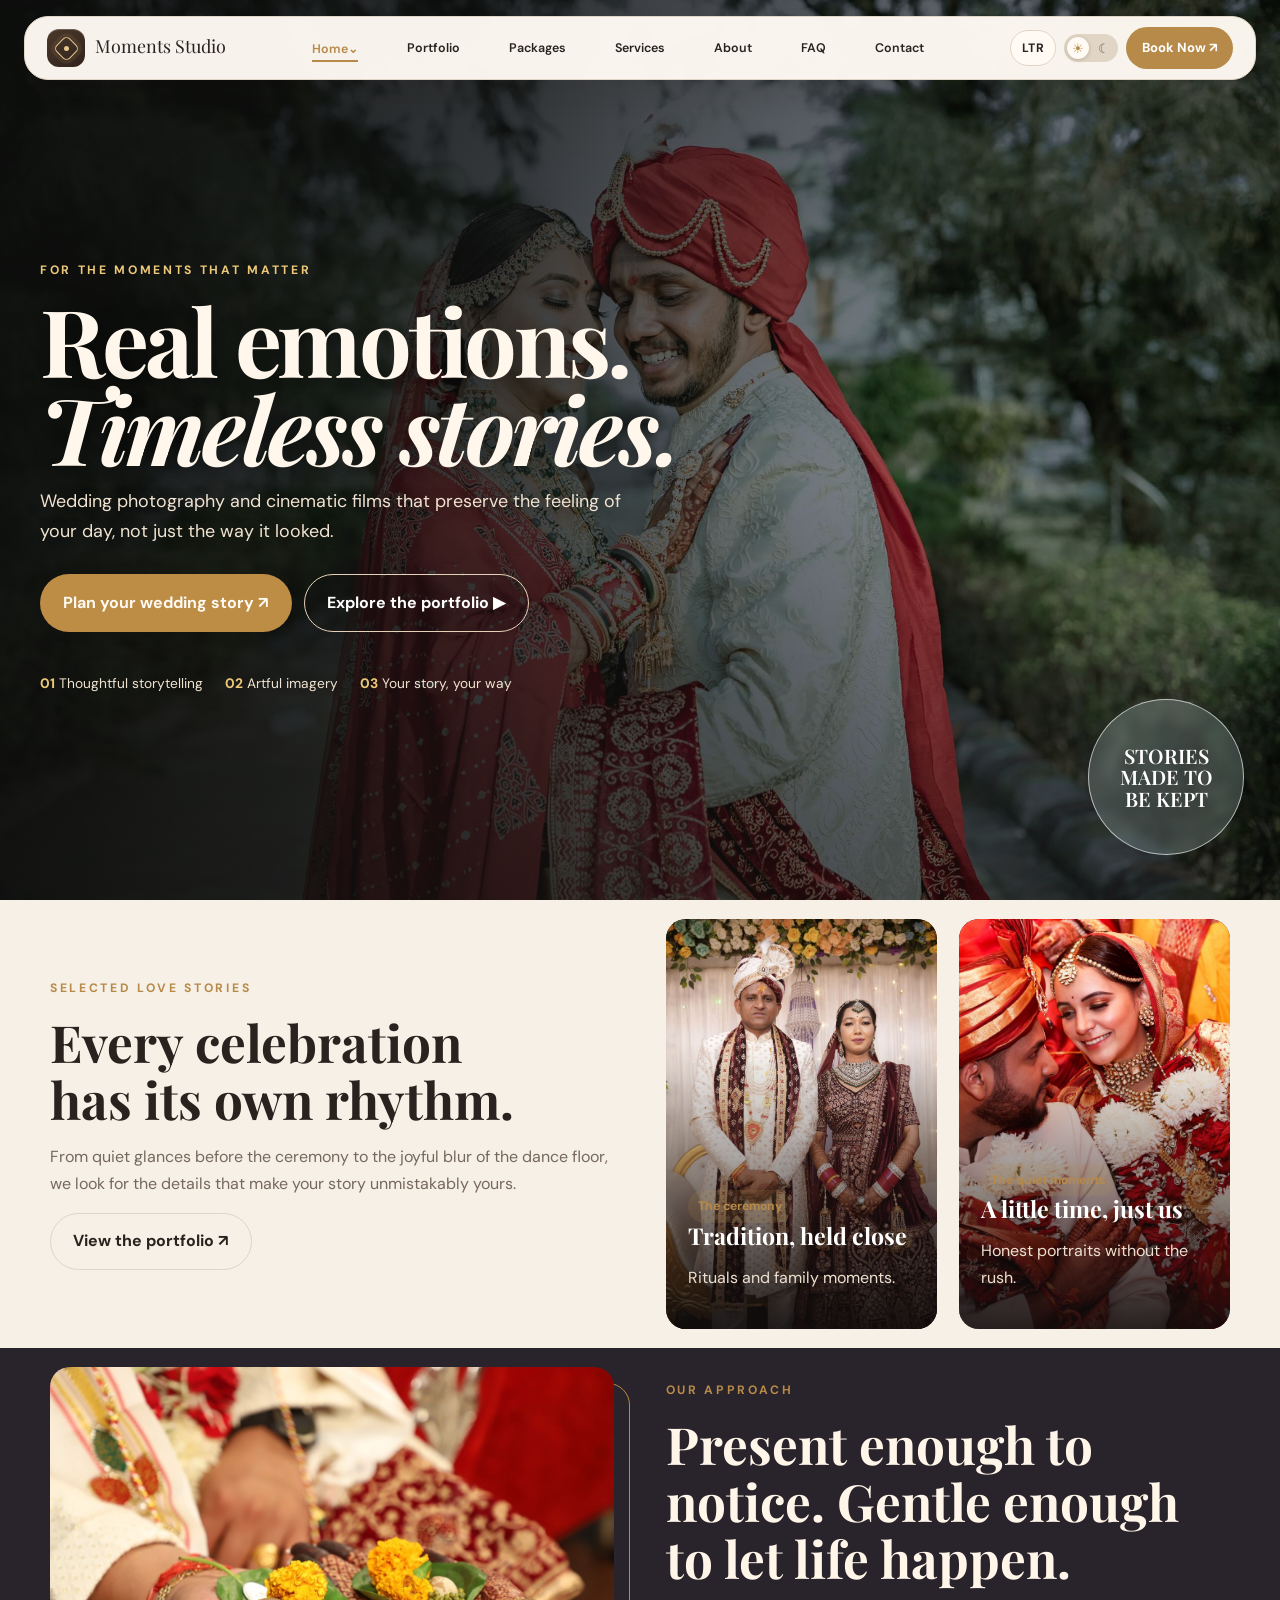
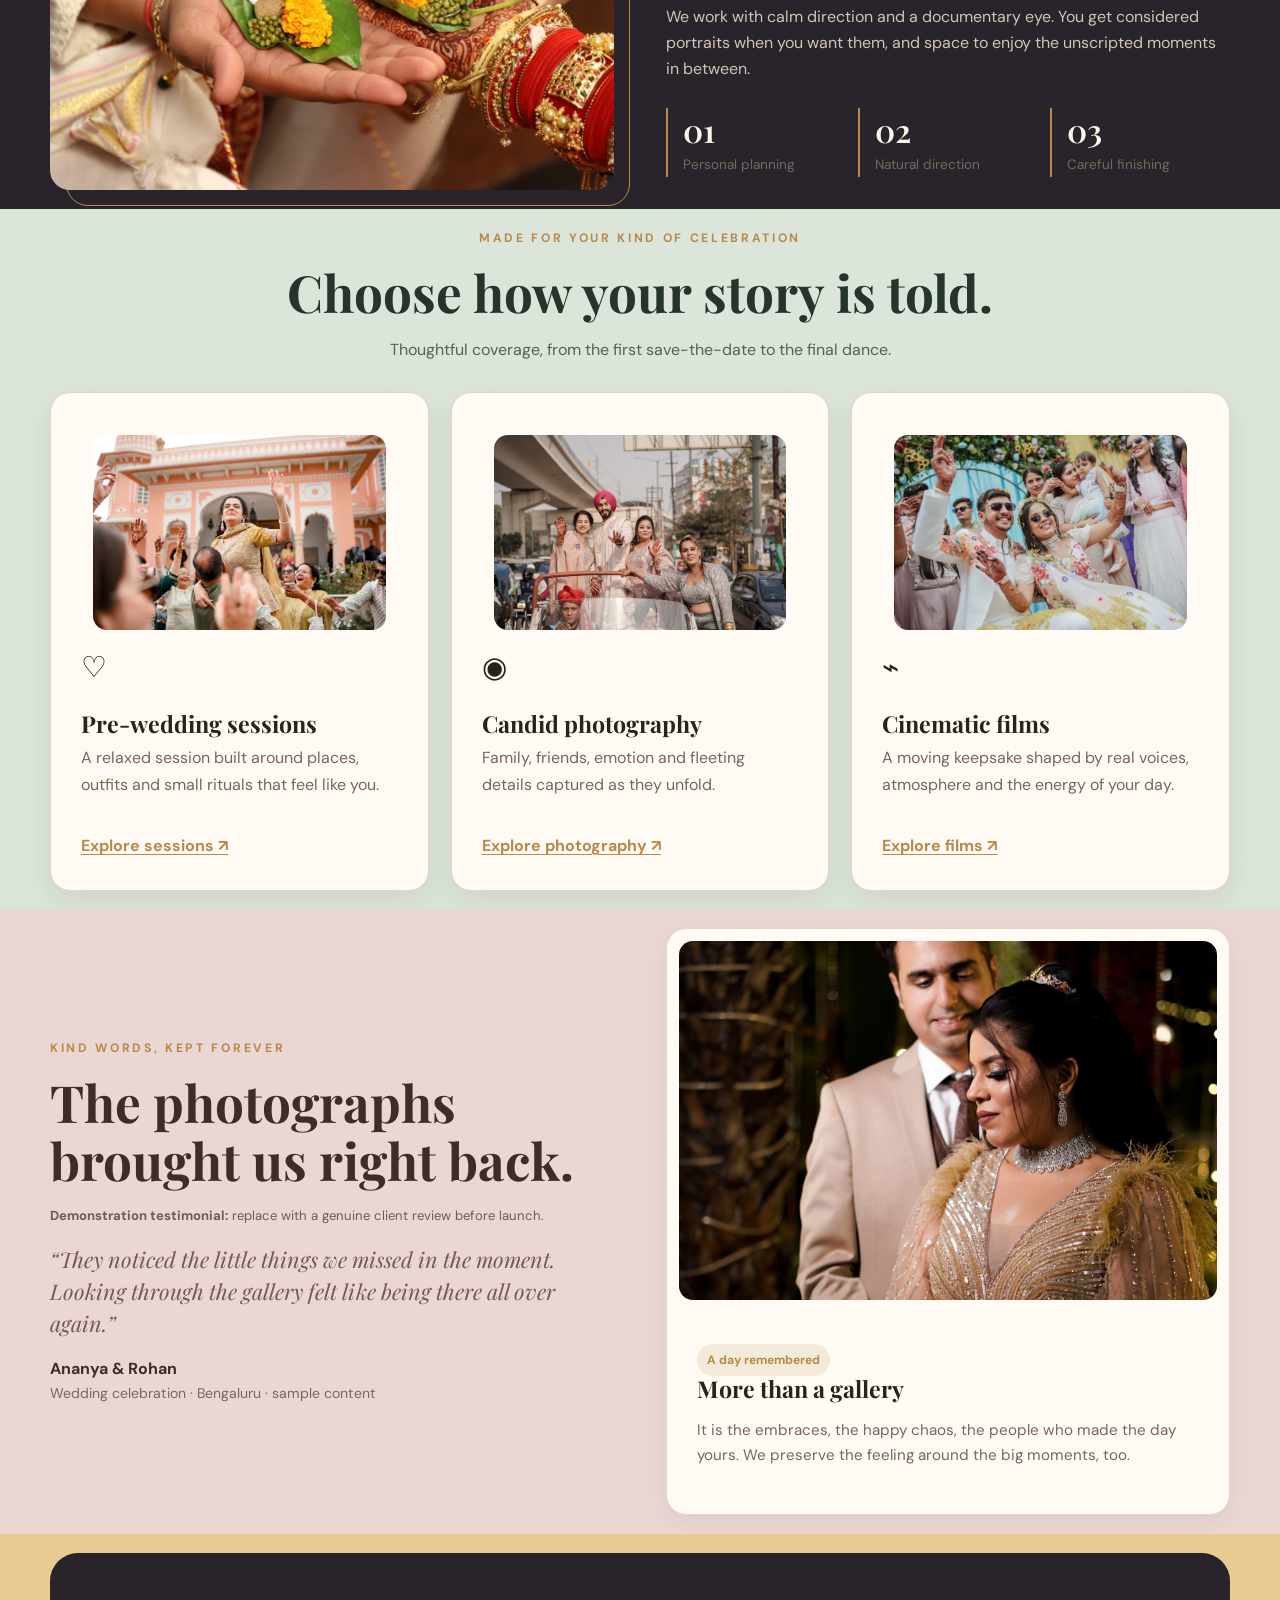
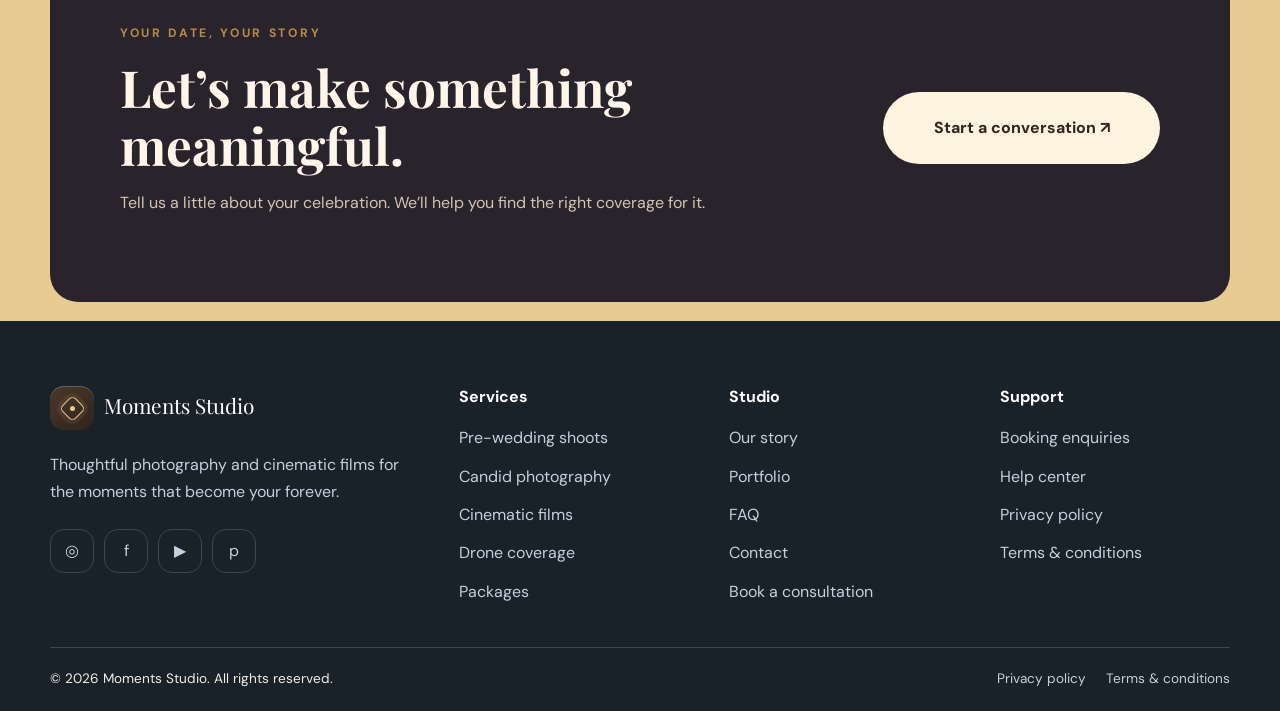
==== commit 9822936e: "response updates" ====
--- a/index.html
+++ b/index.html
@@ -22,7 +22,7 @@
 <div><a class="brand" href="index.html"><span class="brand-mark" aria-hidden="true"></span><span><span class="brand-name" style="color:#fff">Moments Studio</span></span></a><p style="max-width:350px;margin-top:22px">Thoughtful photography and cinematic films for the moments that become your forever.</p><div class="socials"><a class="social-icon" href="https://www.instagram.com/accounts/login/" target="_blank" rel="noopener noreferrer" aria-label="Open Instagram sign-in" title="Instagram">◎</a><a class="social-icon" href="https://www.facebook.com/login/" target="_blank" rel="noopener noreferrer" aria-label="Open Facebook sign-in" title="Facebook">f</a><a class="social-icon" href="https://accounts.google.com/ServiceLogin?service=youtube" target="_blank" rel="noopener noreferrer" aria-label="Open YouTube sign-in" title="YouTube">▶</a><a class="social-icon" href="https://www.pinterest.com/login/" target="_blank" rel="noopener noreferrer" aria-label="Open Pinterest sign-in" title="Pinterest">p</a></div></div>
 <div><h3>Services</h3><div class="footer-links"><a href="services.html#prewedding">Pre-wedding shoots</a><a href="services.html#candid">Candid photography</a><a href="services.html#films">Cinematic films</a><a href="services.html#drone">Drone coverage</a><a href="pricing.html">Packages</a></div></div>
 <div><h3>Studio</h3><div class="footer-links"><a href="about.html">Our story</a><a href="portfolio.html">Portfolio</a><a href="faq.html">FAQ</a><a href="contact.html">Contact</a><a href="contact.html">Book a consultation</a></div></div>
-<div><h3>Support</h3><div class="footer-links"><a href="login.html">Sign in / Sign up</a><a href="contact.html">Booking enquiries</a><a href="faq.html">Help center</a><a href="privacy.html">Privacy policy</a><a href="terms.html">Terms & conditions</a></div></div>
+<div><h3>Support</h3><div class="footer-links"><a href="contact.html">Booking enquiries</a><a href="faq.html">Help center</a><a href="privacy.html">Privacy policy</a><a href="terms.html">Terms & conditions</a></div></div>
 </div><div class="footer-bottom"><span>© <span data-year></span> Moments Studio. All rights reserved.</span><div><a href="privacy.html">Privacy policy</a><a href="terms.html">Terms & conditions</a></div></div></div></footer>
 <div class="lightbox" role="dialog" aria-modal="true" aria-hidden="true" aria-label="Image preview"><button aria-label="Close image">✕</button><img src="" alt="Expanded portfolio photograph"></div>
 <div class="toast" role="status"></div><script src="js/script.js"></script><script src="js/gallery.js"></script><script src="js/booking.js"></script></body></html>
--- a/css/style.css
+++ b/css/style.css
@@ -270,3 +270,36 @@
 .card img,.service-card>img,.price-card>img,.story-card img,.gallery-item img,.split>.photo{object-position:center 34%}
 /* Apply after the page-level image sizing rules so these focus points win. */
 .section:not(.page-hero-centered) .card>img,.section:not(.page-hero-centered) .service-card>img,.section:not(.page-hero-centered) .price-card>img,.section:not(.page-hero-centered) .split>.photo,.story-card img,#gallery .gallery-item img{object-position:center 34%}
+
+/* Keep both faces in the About hero crop on wide and narrow screens. */
+.about-hero .photo{object-position:center 42%}
+@media(max-width:800px){.about-hero .photo{object-position:center 42%}}
+
+
+/* One unified contact closing section for booking guidance and contact actions. */
+.contact-final.section{min-height:auto;padding-block:clamp(36px,5vw,64px)}
+.contact-final .cta-panel{width:100%;gap:clamp(28px,5vw,72px)}
+.contact-final.section{background:#29232b;color:#fff5e8}
+.contact-final.section p{color:#d3c4b7}
+.contact-final .cta-panel{background:transparent;border-radius:0;padding:clamp(28px,5vw,64px) 0}
+.contact-final-copy{max-width:740px}
+.contact-final-copy h2{max-width:17ch}
+.contact-final-copy .contact-final-note{margin-top:16px}
+.contact-final-actions{display:flex;flex-direction:column;gap:12px;min-width:min(250px,100%)}
+.contact-final-actions .btn{width:100%;white-space:nowrap}
+@media(max-width:800px){.contact-final .cta-panel{align-items:flex-start}.contact-final-actions{width:100%;min-width:0}}
+
+/* Contact location map sits between the booking callout and the site footer. */
+.contact-map.section{min-height:auto;padding-block:clamp(36px,5vw,64px)}
+.contact-map-heading{display:flex;align-items:flex-end;justify-content:space-between;gap:28px;margin-bottom:24px}
+.contact-map-heading h2{margin-bottom:8px}
+.contact-map-heading p{margin:0}
+.contact-map-frame{width:100%;height:clamp(300px,42vw,520px);overflow:hidden;border:1px solid var(--line);border-radius:24px;background:#d8ddd6;box-shadow:0 16px 38px rgba(35,30,27,.1)}
+.contact-map-frame iframe{display:block;width:100%;height:100%;border:0}
+@media(max-width:640px){.contact-map-heading{align-items:flex-start;flex-direction:column}.contact-map-frame{height:340px;border-radius:18px}}
+
+/* Home 2 closing CTA matches the compact single-line reference button. */
+.home-two #home-booking .cta-panel>.btn{flex:0 0 auto;min-width:277px;min-height:72px;padding:1rem 1.65rem;white-space:nowrap}
+.home-one #home-booking .cta-panel>.btn,body:not(.home-two) #home-booking .cta-panel>.btn{flex:0 0 auto;min-width:277px;min-height:72px;padding:1rem 1.65rem;white-space:nowrap}
+@media(max-width:520px){.home-two #home-booking .cta-panel>.btn{width:100%;min-width:0;max-width:320px}}
+@media(max-width:520px){.home-one #home-booking .cta-panel>.btn,body:not(.home-two) #home-booking .cta-panel>.btn{width:100%;min-width:0;max-width:320px}}
--- a/css/responsive.css
+++ b/css/responsive.css
@@ -1,30 +1,165 @@
 /* Small responsive and accessibility refinements shared by all pages. */
-:focus-visible{outline:3px solid var(--accent);outline-offset:3px}
-[hidden]{display:none!important}
-html{scroll-behavior:smooth}
-img{max-width:100%}
-.gallery-item img{cursor:zoom-in}
-.lightbox.open{overscroll-behavior:contain}
-.social-icon{width:44px;height:44px;display:grid;place-items:center;border:1px solid #394653;border-radius:14px;color:#c5d0de}
-.nav-home{z-index:2}
-.home-menu{inset-inline-start:0;max-width:min(260px,calc(100vw - 32px))}
-.section#drone .photo{height:min(520px,60svh);min-height:320px;object-fit:cover}
-@media(max-width:800px){.nav-home{z-index:auto}.nav-home .home-menu{max-width:none}.nav-home.open>.nav-link{color:var(--accent)}.nav-links{max-height:calc(100svh - 72px);overflow-y:auto}}
-@media(max-width:800px){.section#drone .photo{height:360px;min-height:260px}}
-@media(max-width:520px){.nav-actions .theme-toggle{display:flex}.nav-actions .theme-toggle{width:46px;height:30px;min-width:46px}.nav-actions .theme-toggle span{width:24px;height:24px}}
+:focus-visible {
+    outline: 3px solid var(--accent);
+    outline-offset: 3px
+}
+
+[hidden] {
+    display: none !important
+}
+
+html {
+    scroll-behavior: smooth
+}
+
+img {
+    max-width: 100%
+}
+
+.gallery-item img {
+    cursor: zoom-in
+}
+
+.lightbox.open {
+    overscroll-behavior: contain
+}
+
+.social-icon {
+    width: 44px;
+    height: 44px;
+    display: grid;
+    place-items: center;
+    border: 1px solid #394653;
+    border-radius: 14px;
+    color: #c5d0de
+}
+
+.nav-home {
+    z-index: 2
+}
+
+.home-menu {
+    inset-inline-start: 0;
+    max-width: min(260px, calc(100vw - 32px))
+}
+
+.section#drone .photo {
+    height: min(520px, 60svh);
+    min-height: 320px;
+    object-fit: cover
+}
+
+@media(max-width:800px) {
+    .nav-home {
+        z-index: auto
+    }
+
+    .nav-home .home-menu {
+        max-width: none
+    }
+
+    .nav-home.open>.nav-link {
+        color: var(--accent)
+    }
+
+    .nav-links {
+        max-height: calc(100svh - 72px);
+        overflow-y: auto
+    }
+}
+
+@media(max-width:800px) {
+    .section#drone .photo {
+        height: 360px;
+        min-height: 260px
+    }
+}
+
+@media(max-width:520px) {
+    .nav-actions .theme-toggle {
+        display: flex
+    }
+
+    .nav-actions .theme-toggle {
+        width: 46px;
+        height: 30px;
+        min-width: 46px
+    }
+
+    .nav-actions .theme-toggle span {
+        width: 24px;
+        height: 24px
+    }
+}
 
 /* Keep the floating navigation readable against its light mobile menu. */
-[data-theme="light"] .topbar{background:rgba(255,250,243,.97);color:var(--text);border-color:var(--line);box-shadow:0 10px 32px rgba(32,26,20,.12)}
-[data-theme="light"] .topbar .brand-name,[data-theme="light"] .topbar .nav-link,[data-theme="light"] .topbar .mobile-menu-btn{color:var(--text)}
-[data-theme="light"] .topbar .nav-link.active,[data-theme="light"] .topbar .nav-link:hover,[data-theme="light"] .topbar .nav-home.open>.nav-link{color:var(--accent)}
-[data-theme="light"] .topbar .nav-links{color:var(--text)}
-[data-theme="light"] .topbar .home-menu{background:var(--surface);border-color:var(--line)}
-[data-theme="light"] .topbar .home-menu a{color:var(--muted)}
-[data-theme="light"] .topbar .home-menu a:hover{background:var(--bg);color:var(--accent)}
+[data-theme="light"] .topbar {
+    background: rgba(255, 250, 243, .97);
+    color: var(--text);
+    border-color: var(--line);
+    box-shadow: 0 10px 32px rgba(32, 26, 20, .12)
+}
+
+[data-theme="light"] .topbar .brand-name,
+[data-theme="light"] .topbar .nav-link,
+[data-theme="light"] .topbar .mobile-menu-btn {
+    color: var(--text)
+}
+
+[data-theme="light"] .topbar .nav-link.active,
+[data-theme="light"] .topbar .nav-link:hover,
+[data-theme="light"] .topbar .nav-home.open>.nav-link {
+    color: var(--accent)
+}
+
+[data-theme="light"] .topbar .nav-links {
+    color: var(--text)
+}
+
+[data-theme="light"] .topbar .home-menu {
+    background: var(--surface);
+    border-color: var(--line)
+}
+
+[data-theme="light"] .topbar .home-menu a {
+    color: var(--muted)
+}
+
+[data-theme="light"] .topbar .home-menu a:hover {
+    background: var(--bg);
+    color: var(--accent)
+}
 
 /* The Home submenu should be only as wide and tall as its two choices. */
-.topbar .home-menu{width:max-content;min-width:128px;max-width:calc(100vw - 24px);padding:5px;border-radius:14px}
-.topbar .home-menu a{padding:7px 10px;line-height:1.35;white-space:nowrap}
-@media(max-width:800px){.topbar .nav-home .home-menu{width:max-content;min-width:128px;margin:4px 0 8px;padding:5px;box-shadow:none}}
+.topbar .home-menu {
+    width: max-content;
+    min-width: 128px;
+    max-width: calc(100vw - 24px);
+    padding: 5px;
+    border-radius: 14px
+}
 
-.service-album-photo{display:block;width:100%;height:170px;object-fit:cover;border-radius:12px;margin-bottom:16px}
+.topbar .home-menu a {
+    padding: 7px 10px;
+    line-height: 1.35;
+    white-space: nowrap
+}
+
+@media(max-width:800px) {
+    .topbar .nav-home .home-menu {
+        width: max-content;
+        min-width: 128px;
+        margin: 4px 0 8px;
+        padding: 5px;
+        box-shadow: none
+    }
+}
+
+.service-album-photo {
+    display: block;
+    width: 100%;
+    height: 170px;
+    object-fit: cover;
+    border-radius: 12px;
+    margin-bottom: 16px
+}
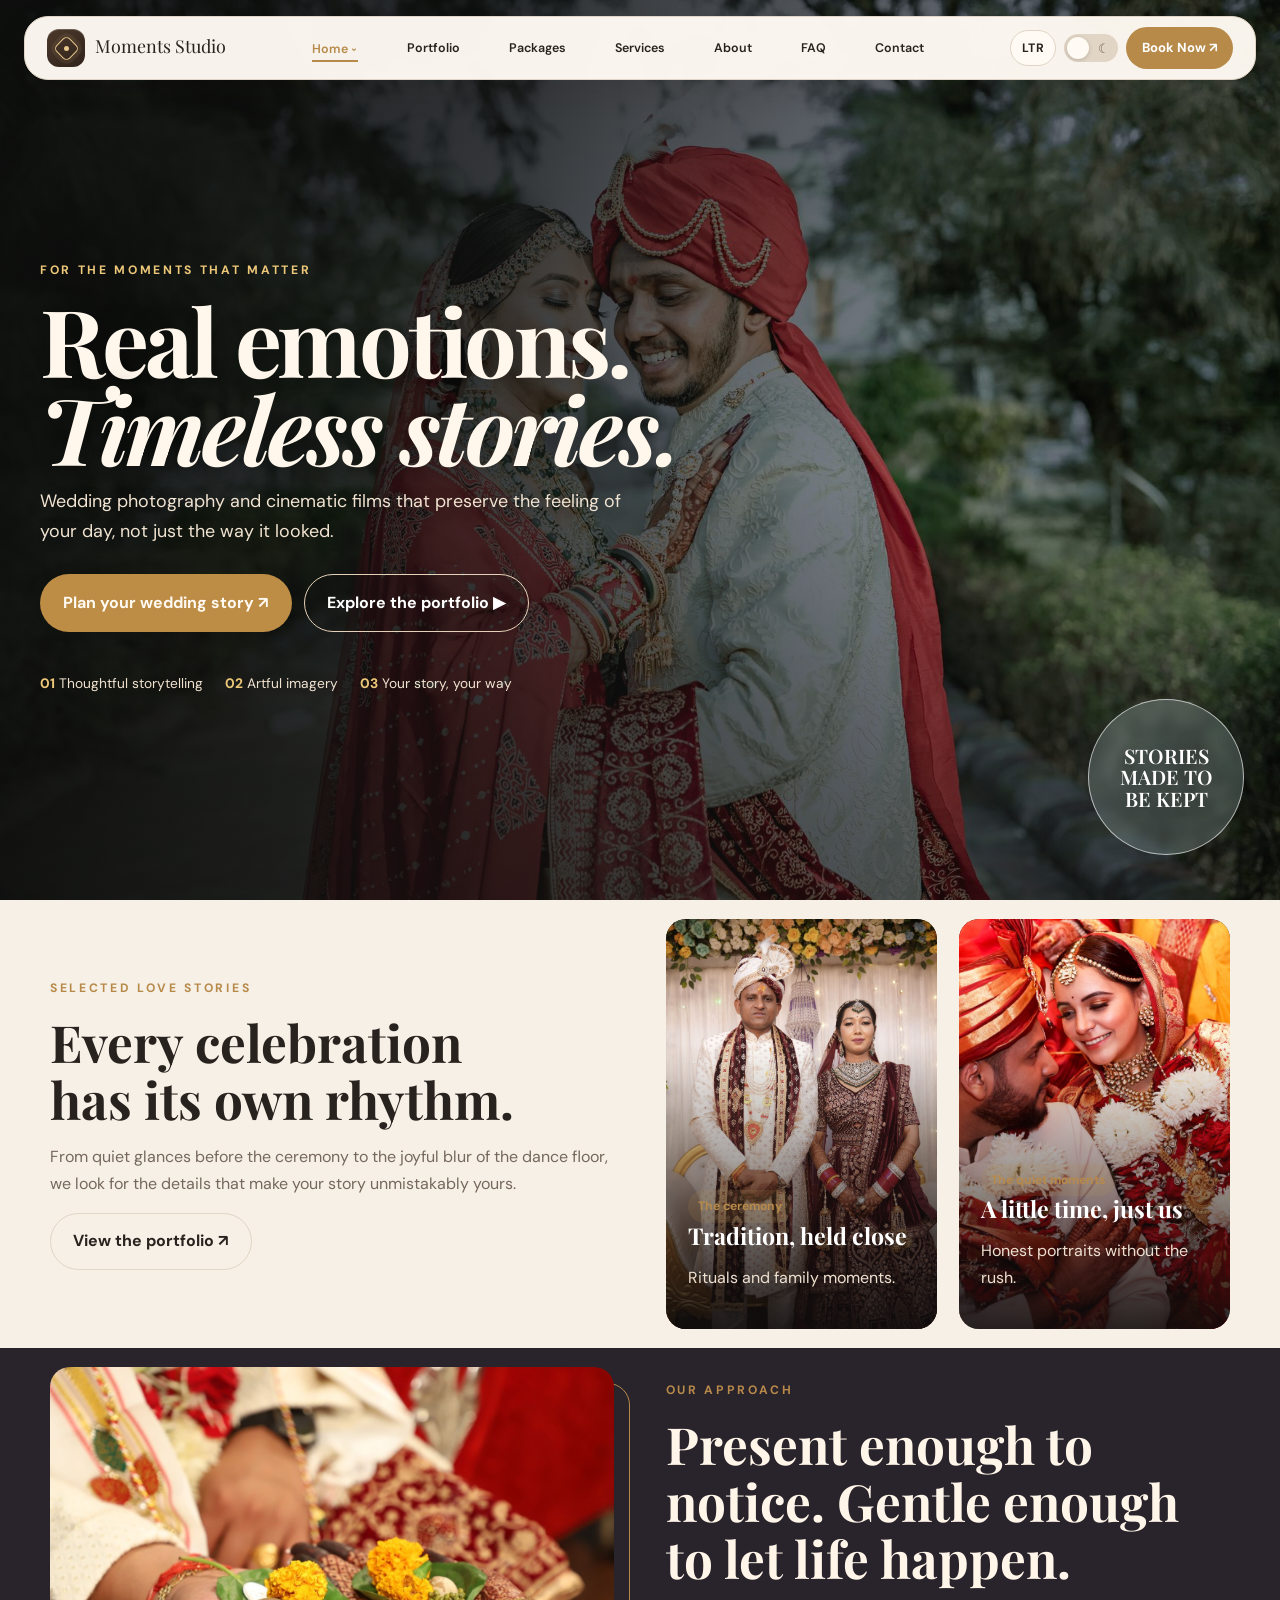
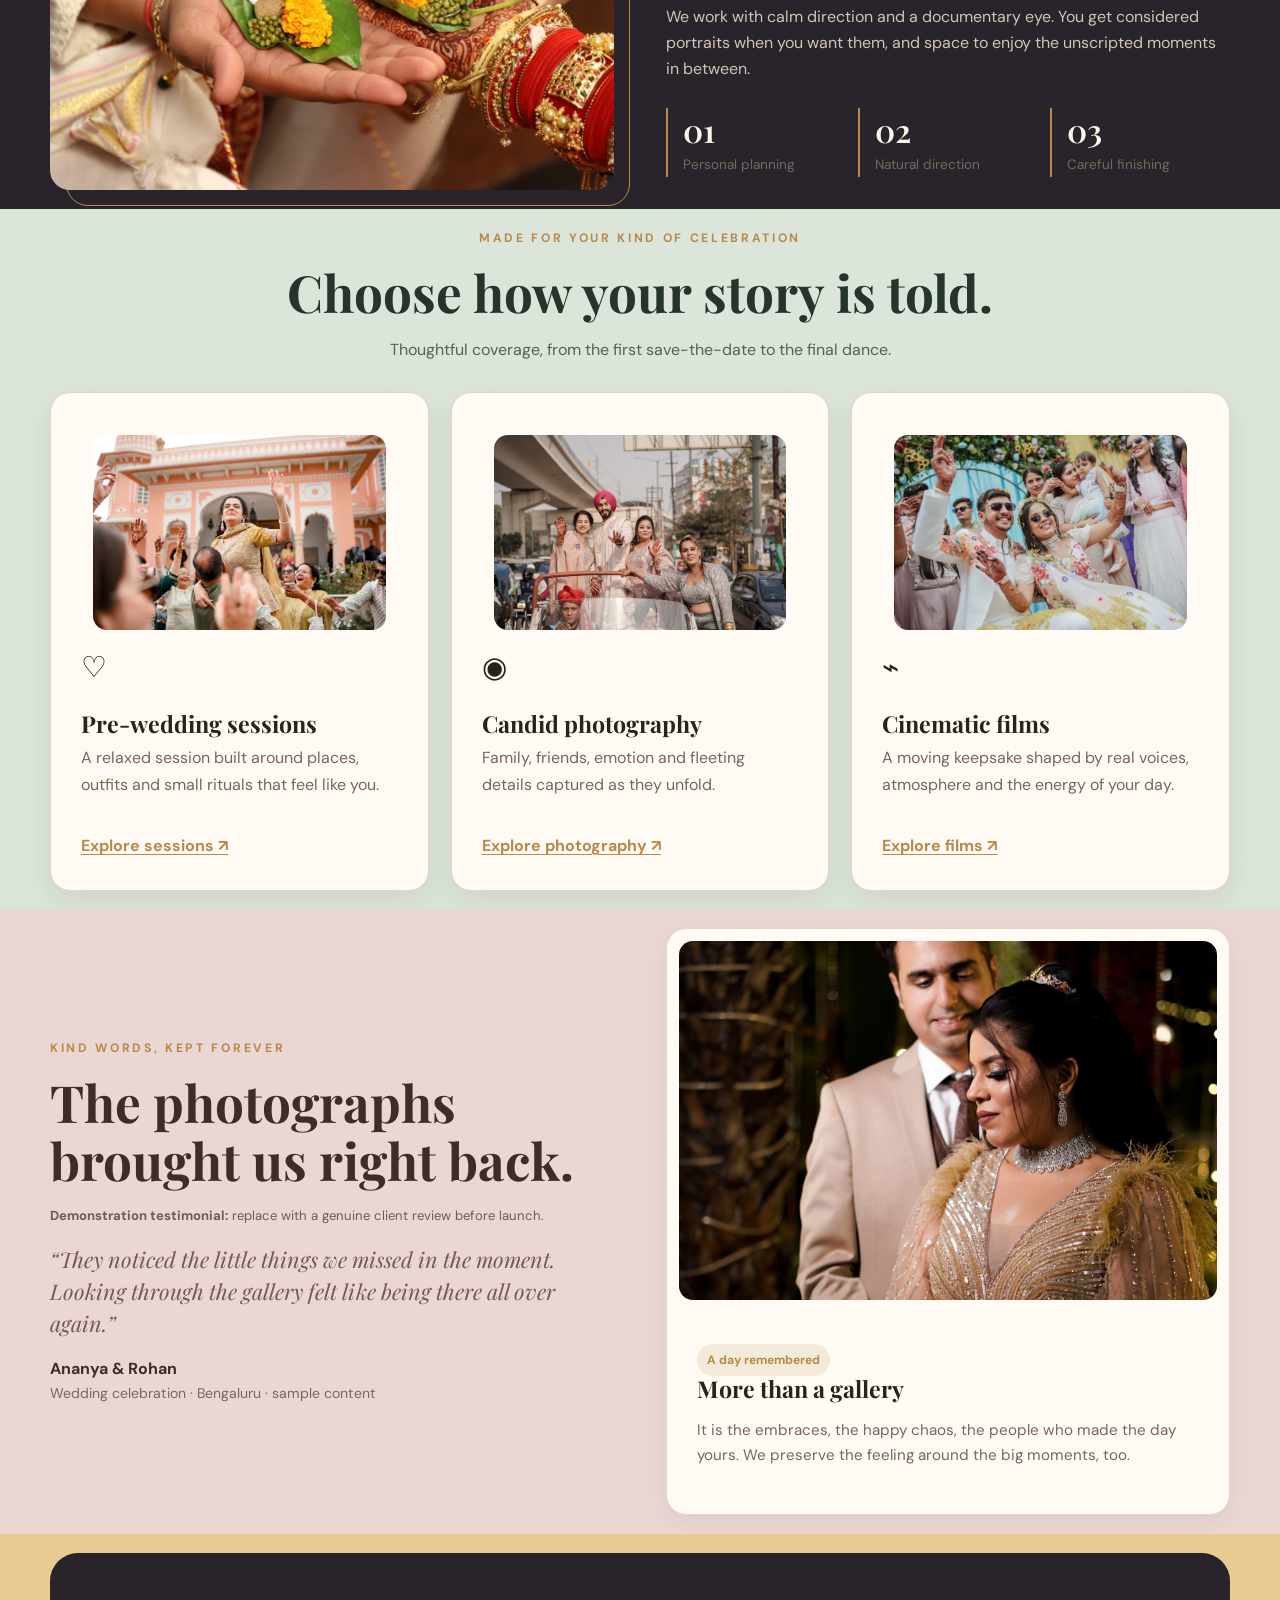
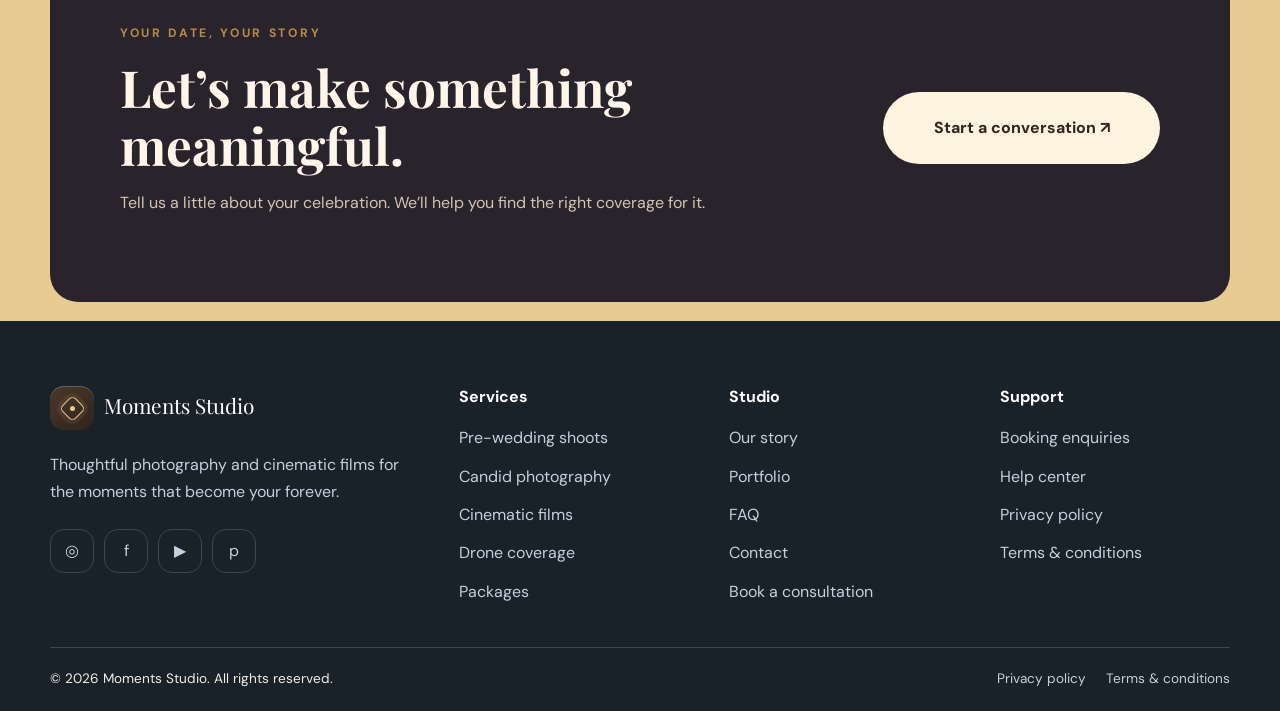
==== commit 17e22ea8: "Fix responsive navigation and mobile layout" ====
--- a/index.html
+++ b/index.html
@@ -5,7 +5,7 @@
 <a class="brand" href="index.html"><span class="brand-mark" aria-hidden="true"></span><span><span class="brand-name">Moments Studio</span></span></a>
 <button class="icon-btn mobile-menu-btn" data-menu-toggle aria-label="Toggle navigation" aria-expanded="false">☰</button>
 <nav class="nav-links" data-nav-links aria-label="Main navigation">
-<div class="nav-home"><a class="nav-link active" href="index.html" aria-haspopup="true">Home⌄</a><div class="home-menu"><a href="index.html">Home 1</a><a href="home2.html">Home 2</a></div></div>
+<div class="nav-home"><a class="nav-link active" href="index.html" aria-haspopup="true">Home<span class="nav-chevron" aria-hidden="true">⌄</span></a><div class="home-menu"><a href="index.html">Home 1</a><a href="home2.html">Home 2</a></div></div>
 <a class="nav-link " href="portfolio.html">Portfolio</a><a class="nav-link " href="pricing.html">Packages</a><a class="nav-link " href="services.html">Services</a><a class="nav-link " href="about.html">About</a><a class="nav-link " href="faq.html">FAQ</a><a class="nav-link " href="contact.html">Contact</a>
 </nav>
 <div class="nav-actions"><button class="select-btn" data-language aria-label="Switch layout direction">LTR</button><button class="toggle theme-toggle" data-theme-toggle aria-label="Switch theme" aria-pressed="false"><span class="theme-track-icons" aria-hidden="true"><i>☀</i><i>☾</i></span><span class="theme-knob" aria-hidden="true"></span></button><a class="btn btn-primary book-link" href="contact.html">Book Now ↗</a></div>
--- a/css/style.css
+++ b/css/style.css
@@ -2,7 +2,7 @@
 @import url('https://fonts.googleapis.com/css2?family=DM+Sans:wght@400;500;600;700&family=Playfair+Display:ital,wght@0,500;0,600;0,700;1,500;1,600&display=swap');
 :root{--bg:#f6f0e7;--surface:#fffaf3;--text:#29231f;--muted:#76685c;--accent:#b78a4a;--accent2:#e8c98e;--line:#e1d5c5;--dark:#1c2025;--shadow:0 18px 55px rgba(36,26,19,.12)}
 [data-theme="dark"]{--bg:#191c21;--surface:#242a31;--text:#f7eee2;--muted:#c0b5a7;--accent:#d8b16f;--accent2:#f1d59b;--line:#3b444c;--shadow:0 18px 55px rgba(0,0,0,.24)}
-*{box-sizing:border-box}html{scroll-behavior:smooth;scroll-padding-top:100px}body{margin:0;background:var(--bg);color:var(--text);font-family:'DM Sans',sans-serif;line-height:1.65;transition:background .25s,color .25s}h1,h2,h3,.brand-name{font-family:'Playfair Display',serif;line-height:1.12;margin:0 0 1rem}h1{font-size:clamp(2.6rem,6vw,5.6rem)}h2{font-size:clamp(2rem,4vw,3.4rem)}h3{font-size:1.45rem}p{color:var(--muted);margin:.4rem 0 1rem}a{color:inherit;text-decoration:none}button,input,select,textarea{font:inherit}button,a{ -webkit-tap-highlight-color:transparent}button{cursor:pointer}.container{width:min(1180px,calc(100% - 40px));margin-inline:auto}.eyebrow{text-transform:uppercase;letter-spacing:.22em;font-size:.76rem;font-weight:700;color:var(--accent);margin-bottom:1rem}.section{min-height:100svh;padding:110px 0 80px;display:flex;align-items:center;position:relative;overflow:hidden}.section-inner{width:100%}.section-light{background:var(--bg)}.section-plum{background:#29232b;color:#fff5e8}.section-plum p{color:#d3c4b7}.section-sage{background:#dce5d9;color:#25352c}.section-sage p{color:#526255}.section-rose{background:#ead6d2;color:#402b2b}.section-rose p{color:#745757}.section-gold{background:#e9cb91;color:#352515}.section-gold p{color:#5e492e}.section-teal{background:#25383a;color:#f6eee1}.section-teal p{color:#c9d8d4}.btn{display:inline-flex;align-items:center;justify-content:center;gap:.6rem;border:1px solid transparent;border-radius:999px;padding:.9rem 1.4rem;font-weight:700;transition:transform .2s,background .2s}.btn:hover{transform:translateY(-2px)}.btn-primary{background:var(--accent);color:#fff}.btn-outline{border-color:var(--line);color:var(--text);background:transparent}.btn-light{background:#fff4df;color:#32251b}.topbar{position:sticky;top:0;z-index:50;background:color-mix(in srgb,var(--surface) 90%,transparent);backdrop-filter:blur(18px);border-bottom:1px solid var(--line)}.nav-wrap{height:84px;display:flex;align-items:center;gap:22px}.brand{display:flex;align-items:center;gap:11px;flex-shrink:0}.brand-mark{width:48px;height:48px;border-radius:15px;background:#443326;color:#e8c98e;display:grid;place-items:center;font-size:1.6rem}.brand-name{font-size:1.3rem;margin:0}.brand small{display:block;font-size:.58rem;letter-spacing:.12em;color:var(--muted)}.nav-links{display:flex;align-items:center;gap:clamp(12px,2vw,28px);margin-inline:auto}.nav-link{font-weight:600;font-size:.91rem;padding:12px 0;position:relative;white-space:nowrap}.nav-link.active,.nav-link:hover{color:var(--accent)}.nav-link.active:after{content:"";height:2px;background:var(--accent);position:absolute;bottom:3px;inset-inline:0}.nav-home{position:relative}.home-menu{display:none;position:absolute;top:100%;inset-inline-start:-18px;width:260px;padding:12px;background:var(--surface);border:1px solid var(--line);border-radius:18px;box-shadow:var(--shadow)}.nav-home:hover .home-menu,.nav-home:focus-within .home-menu,.nav-home.open .home-menu{display:block}.home-menu a{display:block;padding:10px 12px;border-radius:10px;font-size:.9rem;color:var(--muted)}.home-menu a:hover{background:var(--bg);color:var(--accent)}.nav-actions{display:flex;align-items:center;gap:10px}.icon-btn,.select-btn{border:1px solid var(--line);background:var(--surface);color:var(--text);border-radius:999px;min-width:42px;height:42px;padding:0 12px;display:inline-flex;align-items:center;justify-content:center;gap:6px}.toggle{width:54px;height:30px;border-radius:99px;border:0;background:var(--line);padding:3px;display:flex;align-items:center}.toggle span{height:24px;width:24px;border-radius:50%;background:var(--surface);display:block;transition:transform .2s}.toggle[aria-pressed="true"] span{transform:translateX(24px)}[dir="rtl"] .toggle[aria-pressed="true"] span{transform:translateX(-24px)}.mobile-menu-btn{display:none}.hero{min-height:calc(100svh - 84px);padding:70px 0;display:flex;align-items:center;color:#fff8ed;background:#241c1a;position:relative;overflow:hidden}.hero:before{content:"";position:absolute;inset:0;background:linear-gradient(90deg,rgba(20,16,15,.88),rgba(20,16,15,.45) 55%,rgba(20,16,15,.05)),url('../images/home-hero.jpg') center/cover}.hero-content{position:relative;z-index:1;max-width:690px}.hero p{color:#f0dfce;max-width:560px;font-size:1.12rem}.hero .eyebrow{color:#f1ce88}.hero-actions{display:flex;gap:12px;flex-wrap:wrap;margin-top:28px}.hero-note{display:flex;gap:22px;flex-wrap:wrap;margin-top:40px;color:#eadac6;font-size:.86rem}.hero-note strong{color:#f2d69b}.grid{display:grid;gap:22px}.grid-2{grid-template-columns:repeat(2,minmax(0,1fr))}.grid-3{grid-template-columns:repeat(3,minmax(0,1fr))}.grid-4{grid-template-columns:repeat(4,minmax(0,1fr))}.split{display:grid;grid-template-columns:1fr 1fr;gap:clamp(30px,6vw,80px);align-items:center}.photo{display:block;width:100%;height:100%;min-height:260px;object-fit:cover;border-radius:20px}.photo-frame{position:relative;min-height:360px}.photo-frame:after{content:"";position:absolute;inset:16px -16px -16px 16px;border:1px solid var(--accent);border-radius:22px;z-index:0}.photo-frame img{position:relative;z-index:1}.card{background:var(--surface);border:1px solid var(--line);border-radius:20px;overflow:hidden;box-shadow:0 8px 24px rgba(35,25,17,.05)}.card-body{padding:22px}.card img{width:100%;height:260px;object-fit:cover;display:block}.card p{font-size:.95rem}.pill{display:inline-flex;padding:6px 10px;border-radius:99px;background:color-mix(in srgb,var(--accent) 15%,transparent);color:var(--accent);font-size:.76rem;font-weight:700}.story-card{position:relative;min-height:410px;border-radius:20px;overflow:hidden;background:#382a25;color:#fff}.story-card img{width:100%;height:410px;object-fit:cover;display:block;transition:transform .5s}.story-card:hover img{transform:scale(1.04)}.story-card:after{content:"";position:absolute;inset:30% 0 0;background:linear-gradient(transparent,rgba(15,12,12,.9))}.story-copy{position:absolute;z-index:1;bottom:22px;inset-inline:22px}.story-copy p{color:#eee0d1}.stat-row{display:grid;grid-template-columns:repeat(3,1fr);gap:12px;margin-top:25px}.stat{border-inline-start:2px solid var(--accent);padding-inline-start:15px}.stat strong{display:block;font:600 2rem 'Playfair Display',serif}.stat span{font-size:.85rem;color:var(--muted)}.service-card{padding:24px;border-radius:20px;border:1px solid color-mix(in srgb,currentColor 13%,transparent);background:color-mix(in srgb,var(--surface) 70%,transparent)}.service-icon{font-size:1.8rem;margin-bottom:20px}.service-card h3{margin-bottom:8px}.service-card p{min-height:72px}.price-card{padding:28px;border:1px solid var(--line);border-radius:22px;background:var(--surface);position:relative}.price-card.featured{border:2px solid var(--accent);transform:translateY(-8px)}.price{font:600 2.4rem 'Playfair Display',serif;margin:18px 0}.price small{font:400 .9rem 'DM Sans',sans-serif;color:var(--muted)}.check-list{padding:0;list-style:none;margin:18px 0 25px}.check-list li{padding:8px 0;border-bottom:1px solid var(--line);color:var(--muted)}.check-list li:before{content:"✓";color:var(--accent);font-weight:700;margin-inline-end:10px}.quote{font:italic 1.35rem 'Playfair Display',serif;line-height:1.5}.quote-author{font-weight:700}.quote-role{color:var(--muted);font-size:.88rem}.gallery-grid{display:grid;grid-template-columns:repeat(3,minmax(0,1fr));gap:18px;align-items:stretch}.gallery-item{position:relative;min-width:0;border-radius:15px;overflow:hidden;background:#ddd;cursor:pointer;box-shadow:0 10px 28px rgba(35,25,17,.1)}.gallery-item img{width:100%;height:clamp(280px,34vw,430px);object-fit:cover;display:block;transition:transform .4s}.gallery-item:hover img{transform:scale(1.04)}.gallery-filter{display:flex;gap:8px;flex-wrap:wrap;margin:26px 0}.gallery-filter button{border:1px solid var(--line);background:var(--surface);color:var(--text);border-radius:99px;padding:9px 15px}.gallery-filter button.active{background:var(--accent);color:white;border-color:var(--accent)}.form-card{background:var(--surface);border:1px solid var(--line);border-radius:24px;padding:clamp(22px,4vw,38px);box-shadow:var(--shadow)}.form-grid{display:grid;grid-template-columns:1fr 1fr;gap:16px}.field{display:flex;flex-direction:column;gap:7px}.field.full{grid-column:1/-1}.field label{font-weight:700;font-size:.9rem}.field input,.field select,.field textarea{width:100%;border:1px solid var(--line);border-radius:12px;padding:13px 14px;background:var(--bg);color:var(--text);outline:none}.field input:focus,.field select:focus,.field textarea:focus{border-color:var(--accent);box-shadow:0 0 0 3px color-mix(in srgb,var(--accent) 17%,transparent)}.field textarea{min-height:130px;resize:vertical}.notice{padding:12px 14px;border-radius:12px;background:color-mix(in srgb,var(--accent) 15%,transparent);color:var(--text);margin:12px 0}.footer{background:#192129;color:#f3eee7;padding:65px 0 20px}.footer-grid{display:grid;grid-template-columns:1.6fr 1fr 1fr 1fr;gap:40px;padding-bottom:42px}.footer p,.footer a{color:#c5d0de}.footer h3{font:700 1rem 'DM Sans',sans-serif;color:#fff;margin-bottom:18px}.footer-links{display:grid;gap:12px}.footer a:hover{color:#e9cb91}.socials{display:flex;gap:10px;margin-top:24px}.socials a{width:44px;height:44px;display:grid;place-items:center;border:1px solid #394653;border-radius:14px}.footer-bottom{border-top:1px solid #394653;padding-top:20px;display:flex;justify-content:space-between;gap:20px;flex-wrap:wrap;font-size:.85rem}.footer-bottom a{margin-inline-start:20px}.auth-page{min-height:100svh;display:grid;place-items:center;padding:24px;background:var(--bg)}.auth-shell{width:min(980px,100%);display:grid;grid-template-columns:.95fr 1.05fr;overflow:hidden;border-radius:28px;border:1px solid var(--line);background:var(--surface);box-shadow:var(--shadow);max-height:calc(100svh - 48px)}.auth-visual{background:#302521;color:#fff4e3;padding:34px;display:flex;flex-direction:column;justify-content:space-between;min-height:570px;position:relative;overflow:hidden}.auth-visual:before{content:"";position:absolute;inset:0;background:linear-gradient(0deg,rgba(20,15,14,.82),rgba(20,15,14,.1)),url('../images/auth-wedding.jpg') center/cover;opacity:.9}.auth-visual>*{position:relative}.auth-form{padding:clamp(24px,4vw,48px);overflow:auto}.auth-tabs{display:flex;gap:8px;background:var(--bg);padding:5px;border-radius:14px;margin:22px 0}.auth-tabs button{flex:1;border:0;background:transparent;color:var(--muted);padding:11px;border-radius:10px;font-weight:700}.auth-tabs button.active{background:var(--surface);color:var(--text);box-shadow:0 2px 8px #0000000d}.auth-form .field{margin-bottom:14px}.auth-form .field input{padding:12px}.password-wrap{position:relative}.password-wrap input{padding-inline-end:60px!important}.show-password{position:absolute;inset-inline-end:10px;top:50%;transform:translateY(-50%);border:0;background:transparent;color:var(--muted)}.auth-meta{display:flex;justify-content:space-between;gap:12px;flex-wrap:wrap;font-size:.88rem;margin:12px 0 20px}.text-link{color:var(--accent);font-weight:700;text-decoration:underline;text-underline-offset:3px}.auth-submit{width:100%}.auth-footer{text-align:center;font-size:.86rem;margin-top:18px}.faq-item{border-bottom:1px solid var(--line);padding:18px 0}.faq-question{display:flex;justify-content:space-between;gap:20px;font-weight:700;width:100%;border:0;background:transparent;color:inherit;text-align:start;padding:0}.faq-answer{display:none;padding-top:12px}.faq-item.open .faq-answer{display:block}.faq-item.open .faq-question span:last-child{transform:rotate(45deg)}.cta-panel{padding:clamp(28px,6vw,70px);border-radius:28px;background:#29232b;color:#fff5e8;display:flex;align-items:center;justify-content:space-between;gap:30px}.cta-panel p{color:#d3c4b7}.lightbox{position:fixed;inset:0;background:rgba(8,8,8,.9);z-index:100;display:none;align-items:center;justify-content:center;padding:24px}.lightbox.open{display:flex}.lightbox img{max-width:min(100%,1000px);max-height:85svh;border-radius:14px}.lightbox button{position:absolute;top:20px;inset-inline-end:20px;background:#fff;color:#111;border:0;border-radius:99px;width:44px;height:44px}.toast{position:fixed;bottom:24px;inset-inline-end:24px;z-index:120;background:var(--surface);border:1px solid var(--line);box-shadow:var(--shadow);padding:14px 18px;border-radius:14px;max-width:360px;display:none}.toast.show{display:block}.mobile-nav{display:none}.small-note{font-size:.82rem}.center{text-align:center}.mt-3{margin-top:28px}.mb-2{margin-bottom:18px}
+*{box-sizing:border-box}html{scroll-behavior:smooth;scroll-padding-top:100px}body{margin:0;background:var(--bg);color:var(--text);font-family:'DM Sans',sans-serif;line-height:1.65;transition:background .25s,color .25s}h1,h2,h3,.brand-name{font-family:'Playfair Display',serif;line-height:1.12;margin:0 0 1rem}h1{font-size:clamp(2.6rem,6vw,5.6rem)}h2{font-size:clamp(2rem,4vw,3.4rem)}h3{font-size:1.45rem}p{color:var(--muted);margin:.4rem 0 1rem}a{color:inherit;text-decoration:none}button,input,select,textarea{font:inherit}button,a{ -webkit-tap-highlight-color:transparent}button{cursor:pointer}.container{width:min(1180px,calc(100% - 40px));margin-inline:auto}.eyebrow{text-transform:uppercase;letter-spacing:.22em;font-size:.76rem;font-weight:700;color:var(--accent);margin-bottom:1rem}.section{min-height:100svh;padding:110px 0 80px;display:flex;align-items:center;position:relative;overflow:hidden}.section-inner{width:100%}.section-light{background:var(--bg)}.section-plum{background:#29232b;color:#fff5e8}.section-plum p{color:#d3c4b7}.section-sage{background:#dce5d9;color:#25352c}.section-sage p{color:#526255}.section-rose{background:#ead6d2;color:#402b2b}.section-rose p{color:#745757}.section-gold{background:#e9cb91;color:#352515}.section-gold p{color:#5e492e}.section-teal{background:#25383a;color:#f6eee1}.section-teal p{color:#c9d8d4}.btn{display:inline-flex;align-items:center;justify-content:center;gap:.6rem;border:1px solid transparent;border-radius:999px;padding:.9rem 1.4rem;font-weight:700;transition:transform .2s,background .2s}.btn:hover{transform:translateY(-2px)}.btn-primary{background:var(--accent);color:#fff}.btn-outline{border-color:var(--line);color:var(--text);background:transparent}.btn-light{background:#fff4df;color:#32251b}.topbar{position:sticky;top:0;z-index:50;background:color-mix(in srgb,var(--surface) 90%,transparent);backdrop-filter:blur(18px);border-bottom:1px solid var(--line)}.nav-wrap{height:84px;display:flex;align-items:center;gap:22px}.brand{display:flex;align-items:center;gap:11px;flex-shrink:0}.brand-mark{width:48px;height:48px;border-radius:15px;background:#443326;color:#e8c98e;display:grid;place-items:center;font-size:1.6rem}.brand-name{font-size:1.3rem;margin:0}.brand small{display:block;font-size:.58rem;letter-spacing:.12em;color:var(--muted)}.nav-links{display:flex;align-items:center;gap:clamp(12px,2vw,28px);margin-inline:auto}.nav-link{font-weight:600;font-size:.91rem;padding:12px 0;position:relative;white-space:nowrap}.nav-link.active,.nav-link:hover{color:var(--accent)}.nav-link.active:after{content:"";height:2px;background:var(--accent);position:absolute;bottom:3px;inset-inline:0}.nav-home{position:relative}.home-menu{display:none;position:absolute;top:100%;inset-inline-start:-18px;width:260px;padding:12px;background:var(--surface);border:1px solid var(--line);border-radius:18px;box-shadow:var(--shadow)}.nav-home:hover .home-menu,.nav-home:focus-within .home-menu,.nav-home.open .home-menu{display:block}.home-menu a{display:block;padding:10px 12px;border-radius:10px;font-size:.9rem;color:var(--muted)}.home-menu a:hover{background:var(--bg);color:var(--accent)}.nav-actions{display:flex;align-items:center;gap:10px}.icon-btn,.select-btn{border:1px solid var(--line);background:var(--surface);color:var(--text);border-radius:999px;min-width:42px;height:42px;padding:0 12px;display:inline-flex;align-items:center;justify-content:center;gap:6px}.toggle{width:54px;height:30px;border-radius:99px;border:0;background:var(--line);padding:3px;display:flex;align-items:center}.toggle .theme-knob{height:24px;width:24px;border-radius:50%;background:var(--surface);display:block;transition:transform .2s}.toggle[aria-pressed="true"] .theme-knob{transform:translateX(24px)}[dir="rtl"] .toggle[aria-pressed="true"] .theme-knob{transform:translateX(-24px)}.mobile-menu-btn{display:none}.hero{min-height:calc(100svh - 84px);padding:70px 0;display:flex;align-items:center;color:#fff8ed;background:#241c1a;position:relative;overflow:hidden}.hero:before{content:"";position:absolute;inset:0;background:linear-gradient(90deg,rgba(20,16,15,.88),rgba(20,16,15,.45) 55%,rgba(20,16,15,.05)),url('../images/home-hero.jpg') center/cover}.hero-content{position:relative;z-index:1;max-width:690px}.hero p{color:#f0dfce;max-width:560px;font-size:1.12rem}.hero .eyebrow{color:#f1ce88}.hero-actions{display:flex;gap:12px;flex-wrap:wrap;margin-top:28px}.hero-note{display:flex;gap:22px;flex-wrap:wrap;margin-top:40px;color:#eadac6;font-size:.86rem}.hero-note strong{color:#f2d69b}.grid{display:grid;gap:22px}.grid-2{grid-template-columns:repeat(2,minmax(0,1fr))}.grid-3{grid-template-columns:repeat(3,minmax(0,1fr))}.grid-4{grid-template-columns:repeat(4,minmax(0,1fr))}.split{display:grid;grid-template-columns:1fr 1fr;gap:clamp(30px,6vw,80px);align-items:center}.photo{display:block;width:100%;height:100%;min-height:260px;object-fit:cover;border-radius:20px}.photo-frame{position:relative;min-height:360px}.photo-frame:after{content:"";position:absolute;inset:16px -16px -16px 16px;border:1px solid var(--accent);border-radius:22px;z-index:0}.photo-frame img{position:relative;z-index:1}.card{background:var(--surface);border:1px solid var(--line);border-radius:20px;overflow:hidden;box-shadow:0 8px 24px rgba(35,25,17,.05)}.card-body{padding:22px}.card img{width:100%;height:260px;object-fit:cover;display:block}.card p{font-size:.95rem}.pill{display:inline-flex;padding:6px 10px;border-radius:99px;background:color-mix(in srgb,var(--accent) 15%,transparent);color:var(--accent);font-size:.76rem;font-weight:700}.story-card{position:relative;min-height:410px;border-radius:20px;overflow:hidden;background:#382a25;color:#fff}.story-card img{width:100%;height:410px;object-fit:cover;display:block;transition:transform .5s}.story-card:hover img{transform:scale(1.04)}.story-card:after{content:"";position:absolute;inset:30% 0 0;background:linear-gradient(transparent,rgba(15,12,12,.9))}.story-copy{position:absolute;z-index:1;bottom:22px;inset-inline:22px}.story-copy p{color:#eee0d1}.stat-row{display:grid;grid-template-columns:repeat(3,1fr);gap:12px;margin-top:25px}.stat{border-inline-start:2px solid var(--accent);padding-inline-start:15px}.stat strong{display:block;font:600 2rem 'Playfair Display',serif}.stat span{font-size:.85rem;color:var(--muted)}.service-card{padding:24px;border-radius:20px;border:1px solid color-mix(in srgb,currentColor 13%,transparent);background:color-mix(in srgb,var(--surface) 70%,transparent)}.service-icon{font-size:1.8rem;margin-bottom:20px}.service-card h3{margin-bottom:8px}.service-card p{min-height:72px}.price-card{padding:28px;border:1px solid var(--line);border-radius:22px;background:var(--surface);position:relative}.price-card.featured{border:2px solid var(--accent);transform:translateY(-8px)}.price{font:600 2.4rem 'Playfair Display',serif;margin:18px 0}.price small{font:400 .9rem 'DM Sans',sans-serif;color:var(--muted)}.check-list{padding:0;list-style:none;margin:18px 0 25px}.check-list li{padding:8px 0;border-bottom:1px solid var(--line);color:var(--muted)}.check-list li:before{content:"✓";color:var(--accent);font-weight:700;margin-inline-end:10px}.quote{font:italic 1.35rem 'Playfair Display',serif;line-height:1.5}.quote-author{font-weight:700}.quote-role{color:var(--muted);font-size:.88rem}.gallery-grid{display:grid;grid-template-columns:repeat(3,minmax(0,1fr));gap:18px;align-items:stretch}.gallery-item{position:relative;min-width:0;border-radius:15px;overflow:hidden;background:#ddd;cursor:pointer;box-shadow:0 10px 28px rgba(35,25,17,.1)}.gallery-item img{width:100%;height:clamp(280px,34vw,430px);object-fit:cover;display:block;transition:transform .4s}.gallery-item:hover img{transform:scale(1.04)}.gallery-filter{display:flex;gap:8px;flex-wrap:wrap;margin:26px 0}.gallery-filter button{border:1px solid var(--line);background:var(--surface);color:var(--text);border-radius:99px;padding:9px 15px}.gallery-filter button.active{background:var(--accent);color:white;border-color:var(--accent)}.form-card{background:var(--surface);border:1px solid var(--line);border-radius:24px;padding:clamp(22px,4vw,38px);box-shadow:var(--shadow)}.form-grid{display:grid;grid-template-columns:1fr 1fr;gap:16px}.field{display:flex;flex-direction:column;gap:7px}.field.full{grid-column:1/-1}.field label{font-weight:700;font-size:.9rem}.field input,.field select,.field textarea{width:100%;border:1px solid var(--line);border-radius:12px;padding:13px 14px;background:var(--bg);color:var(--text);outline:none}.field input:focus,.field select:focus,.field textarea:focus{border-color:var(--accent);box-shadow:0 0 0 3px color-mix(in srgb,var(--accent) 17%,transparent)}.field textarea{min-height:130px;resize:vertical}.notice{padding:12px 14px;border-radius:12px;background:color-mix(in srgb,var(--accent) 15%,transparent);color:var(--text);margin:12px 0}.footer{background:#192129;color:#f3eee7;padding:65px 0 20px}.footer-grid{display:grid;grid-template-columns:1.6fr 1fr 1fr 1fr;gap:40px;padding-bottom:42px}.footer p,.footer a{color:#c5d0de}.footer h3{font:700 1rem 'DM Sans',sans-serif;color:#fff;margin-bottom:18px}.footer-links{display:grid;gap:12px}.footer a:hover{color:#e9cb91}.socials{display:flex;gap:10px;margin-top:24px}.socials a{width:44px;height:44px;display:grid;place-items:center;border:1px solid #394653;border-radius:14px}.footer-bottom{border-top:1px solid #394653;padding-top:20px;display:flex;justify-content:space-between;gap:20px;flex-wrap:wrap;font-size:.85rem}.footer-bottom a{margin-inline-start:20px}.auth-page{min-height:100svh;display:grid;place-items:center;padding:24px;background:var(--bg)}.auth-shell{width:min(980px,100%);display:grid;grid-template-columns:.95fr 1.05fr;overflow:hidden;border-radius:28px;border:1px solid var(--line);background:var(--surface);box-shadow:var(--shadow);max-height:calc(100svh - 48px)}.auth-visual{background:#302521;color:#fff4e3;padding:34px;display:flex;flex-direction:column;justify-content:space-between;min-height:570px;position:relative;overflow:hidden}.auth-visual:before{content:"";position:absolute;inset:0;background:linear-gradient(0deg,rgba(20,15,14,.82),rgba(20,15,14,.1)),url('../images/auth-wedding.jpg') center/cover;opacity:.9}.auth-visual>*{position:relative}.auth-form{padding:clamp(24px,4vw,48px);overflow:auto}.auth-tabs{display:flex;gap:8px;background:var(--bg);padding:5px;border-radius:14px;margin:22px 0}.auth-tabs button{flex:1;border:0;background:transparent;color:var(--muted);padding:11px;border-radius:10px;font-weight:700}.auth-tabs button.active{background:var(--surface);color:var(--text);box-shadow:0 2px 8px #0000000d}.auth-form .field{margin-bottom:14px}.auth-form .field input{padding:12px}.password-wrap{position:relative}.password-wrap input{padding-inline-end:60px!important}.show-password{position:absolute;inset-inline-end:10px;top:50%;transform:translateY(-50%);border:0;background:transparent;color:var(--muted)}.auth-meta{display:flex;justify-content:space-between;gap:12px;flex-wrap:wrap;font-size:.88rem;margin:12px 0 20px}.text-link{color:var(--accent);font-weight:700;text-decoration:underline;text-underline-offset:3px}.auth-submit{width:100%}.auth-footer{text-align:center;font-size:.86rem;margin-top:18px}.faq-item{border-bottom:1px solid var(--line);padding:18px 0}.faq-question{display:flex;justify-content:space-between;gap:20px;font-weight:700;width:100%;border:0;background:transparent;color:inherit;text-align:start;padding:0}.faq-answer{display:none;padding-top:12px}.faq-item.open .faq-answer{display:block}.faq-item.open .faq-question span:last-child{transform:rotate(45deg)}.cta-panel{padding:clamp(28px,6vw,70px);border-radius:28px;background:#29232b;color:#fff5e8;display:flex;align-items:center;justify-content:space-between;gap:30px}.cta-panel p{color:#d3c4b7}.lightbox{position:fixed;inset:0;background:rgba(8,8,8,.9);z-index:100;display:none;align-items:center;justify-content:center;padding:24px}.lightbox.open{display:flex}.lightbox img{max-width:min(100%,1000px);max-height:85svh;border-radius:14px}.lightbox button{position:absolute;top:20px;inset-inline-end:20px;background:#fff;color:#111;border:0;border-radius:99px;width:44px;height:44px}.toast{position:fixed;bottom:24px;inset-inline-end:24px;z-index:120;background:var(--surface);border:1px solid var(--line);box-shadow:var(--shadow);padding:14px 18px;border-radius:14px;max-width:360px;display:none}.toast.show{display:block}.mobile-nav{display:none}.small-note{font-size:.82rem}.center{text-align:center}.mt-3{margin-top:28px}.mb-2{margin-bottom:18px}
 @media(max-width:1050px){.nav-links{gap:12px}.nav-link{font-size:.83rem}.brand-name{font-size:1.1rem}.nav-wrap{gap:12px}.nav-actions .book-link{display:none}.footer-grid{grid-template-columns:1.4fr 1fr 1fr}.footer-grid>div:last-child{grid-column:auto}}
 @media(max-width:800px){.nav-wrap{height:72px}.mobile-menu-btn{display:inline-flex}.nav-links{display:none;position:absolute;top:72px;inset:72px 0 auto;background:var(--surface);padding:18px 22px 24px;border-bottom:1px solid var(--line);box-shadow:var(--shadow);flex-direction:column;align-items:stretch;gap:2px}.nav-links.open{display:flex}.nav-link{font-size:1rem;padding:12px}.nav-link.active:after{display:none}.nav-home .home-menu{position:static;width:100%;box-shadow:none;margin:4px 0 8px}.nav-actions{margin-inline-start:auto}.nav-actions .language-label{display:none}.nav-actions .select-btn{padding:0 9px}.nav-actions .book-link{display:none}.hero{min-height:calc(100svh - 72px)}.section{padding:85px 0 65px;min-height:auto}.split{grid-template-columns:1fr}.grid-3,.grid-4{grid-template-columns:repeat(2,minmax(0,1fr))}.story-card,.story-card img{min-height:350px;height:350px}.photo-frame{min-height:280px}.footer-grid{grid-template-columns:1fr 1fr}.footer-grid>div:first-child{grid-column:1/-1}.auth-shell{grid-template-columns:1fr;max-height:none;overflow:visible}.auth-visual{display:none}.auth-form{padding:26px}.gallery-grid{grid-template-columns:repeat(2,minmax(0,1fr))}}
 @media(max-width:520px){.container{width:min(100% - 28px,1180px)}.brand-mark{width:40px;height:40px;border-radius:12px}.brand-name{font-size:1rem}.brand small{font-size:.48rem}.nav-actions{gap:5px}.nav-actions .icon-btn{min-width:36px;height:36px;padding:0 8px}.nav-actions .select-btn{height:36px}.nav-actions .theme-toggle{display:none}.grid-2,.grid-3,.grid-4{grid-template-columns:1fr}.hero{padding:55px 0}.hero-actions .btn{width:100%}.stat-row{grid-template-columns:1fr}.form-grid{grid-template-columns:1fr}.field.full{grid-column:auto}.footer-grid{grid-template-columns:1fr 1fr;gap:26px}.footer-grid>div:first-child{grid-column:1/-1}.footer-bottom{display:block}.footer-bottom>div{margin-top:12px}.footer-bottom a{margin-inline-start:0;margin-inline-end:16px}.gallery-grid{grid-template-columns:1fr}.gallery-item img{height:clamp(320px,112vw,460px)}.auth-page{padding:12px;align-items:start}.auth-form{padding:20px}.auth-shell{border-radius:20px}.cta-panel{display:block}.cta-panel .btn{margin-top:12px}.section{padding:72px 0 55px}.story-card,.story-card img{height:320px;min-height:320px}}
@@ -303,3 +303,17 @@
 .home-one #home-booking .cta-panel>.btn,body:not(.home-two) #home-booking .cta-panel>.btn{flex:0 0 auto;min-width:277px;min-height:72px;padding:1rem 1.65rem;white-space:nowrap}
 @media(max-width:520px){.home-two #home-booking .cta-panel>.btn{width:100%;min-width:0;max-width:320px}}
 @media(max-width:520px){.home-one #home-booking .cta-panel>.btn,body:not(.home-two) #home-booking .cta-panel>.btn{width:100%;min-width:0;max-width:320px}}
+
+/* Keep the theme-switch track fixed while only its knob changes sides. */
+.nav-chevron{font-size:.7em;line-height:1;vertical-align:.25em;margin-inline-start:2px}
+.toggle{position:relative;flex:0 0 auto;overflow:hidden}
+.theme-toggle .theme-track-icons{position:absolute;inset:0;z-index:1;transform:none!important}
+.theme-toggle .theme-knob{position:absolute;inset-inline-start:3px;top:3px;z-index:2}
+.toggle[aria-pressed="true"] .theme-knob{transform:translateX(24px)}
+[dir="rtl"] .toggle[aria-pressed="true"] .theme-knob{transform:translateX(-24px)}
+@media(max-width:520px){.topbar .theme-toggle[data-mode="dark"] .theme-knob{transform:translateX(20px)!important}[dir="rtl"] .topbar .theme-toggle[data-mode="dark"] .theme-knob{transform:translateX(-20px)!important}}
+
+/* Fit the complete hero message and navigation at phone widths. */
+@media(max-width:800px){.hero h1{font-size:clamp(2.6rem,7vw,4rem)}.page-hero-centered h1{font-size:clamp(2.5rem,7vw,4rem)}}
+@media(max-width:520px){.hero .hero-content.container{width:calc(100% - 32px);min-width:0}.hero h1,.page-hero-centered h1{font-size:clamp(2.2rem,9vw,3.2rem);line-height:1.02}.hero h1{max-width:12ch}.hero p,.page-hero-centered p{font-size:1rem;line-height:1.5}.hero-actions .btn{max-width:100%;overflow-wrap:anywhere}.topbar .nav-wrap{gap:6px;width:calc(100% - 12px)}.topbar .nav-actions{flex:0 0 auto;gap:4px}.nav-chevron{font-size:.7em;line-height:1;vertical-align:.25em;margin-inline-start:2px}}
+@media(max-width:360px){.topbar .brand{gap:7px}.topbar .brand-mark{width:30px;height:30px}.topbar .brand-name{font-size:.8rem}.topbar .mobile-menu-btn{min-width:34px;width:34px;height:34px;padding:0}.topbar .select-btn{min-width:36px}.topbar .theme-toggle{width:40px;min-width:40px}}
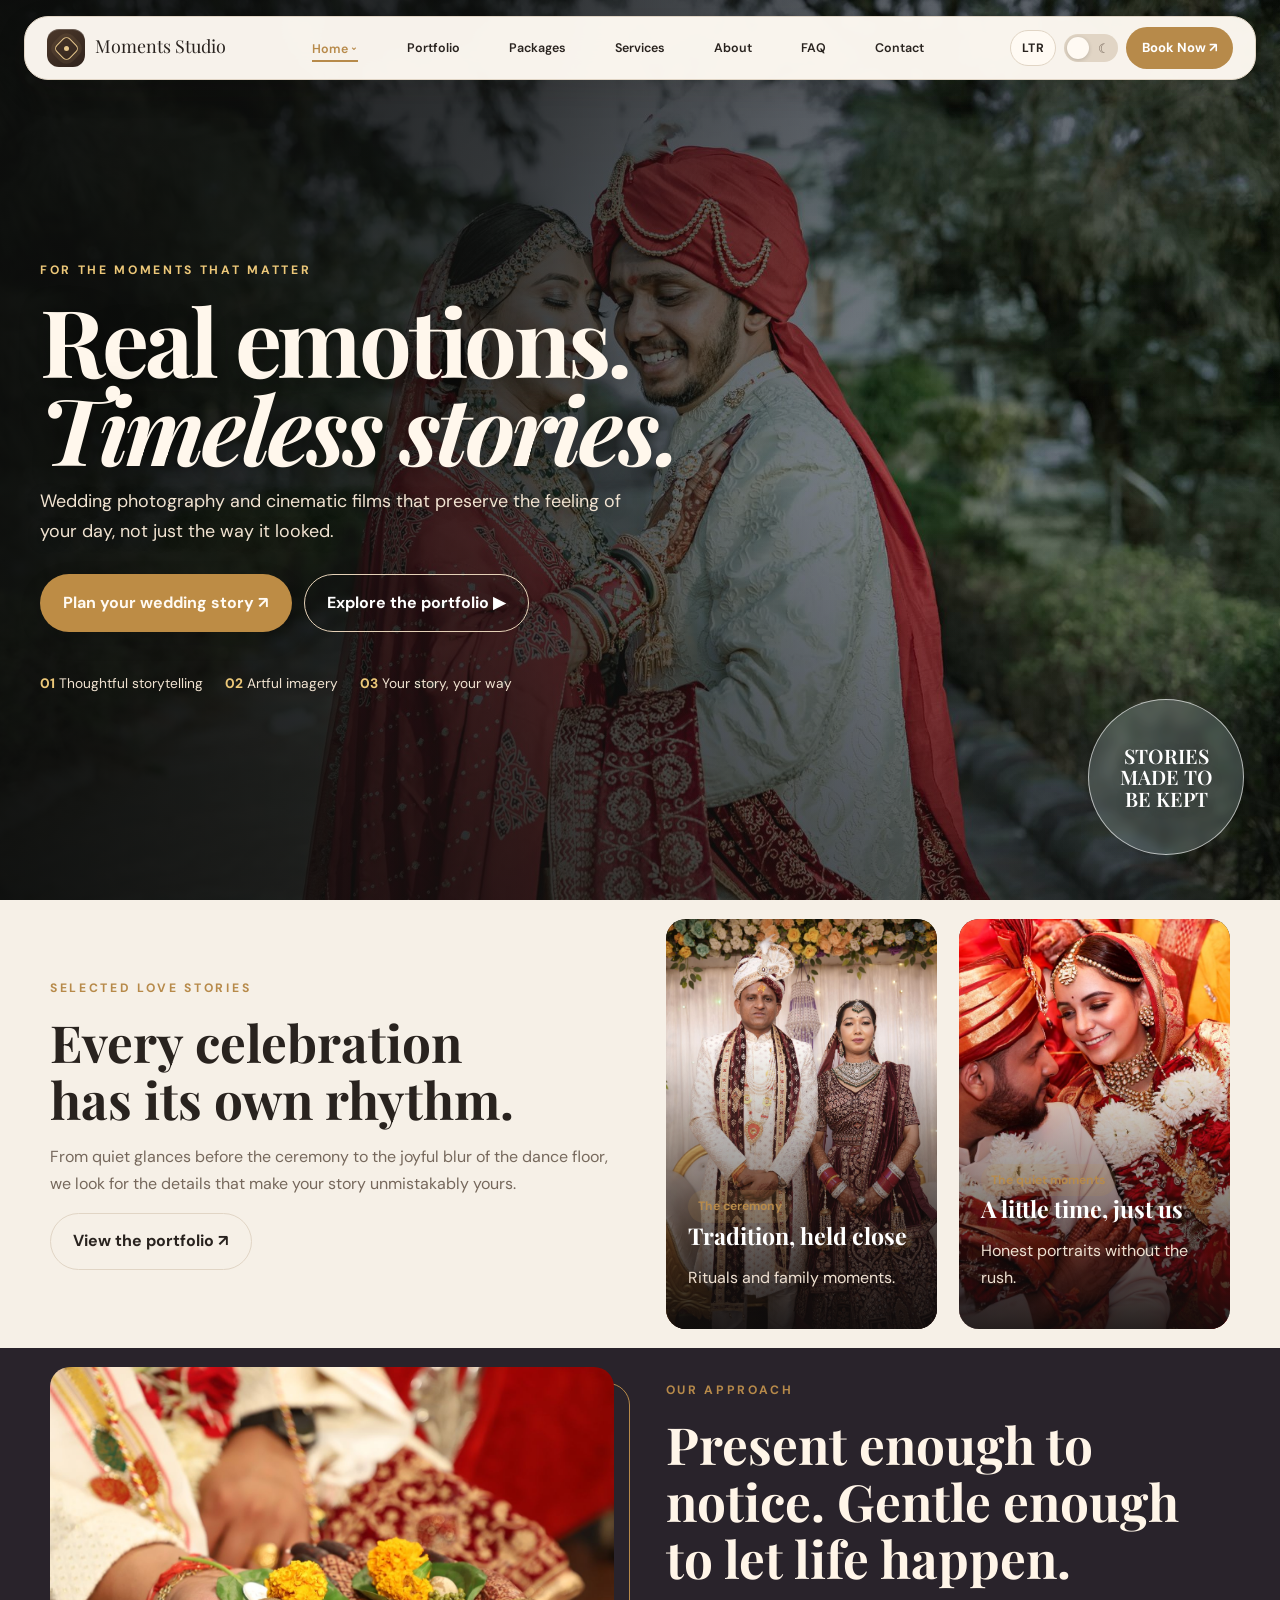
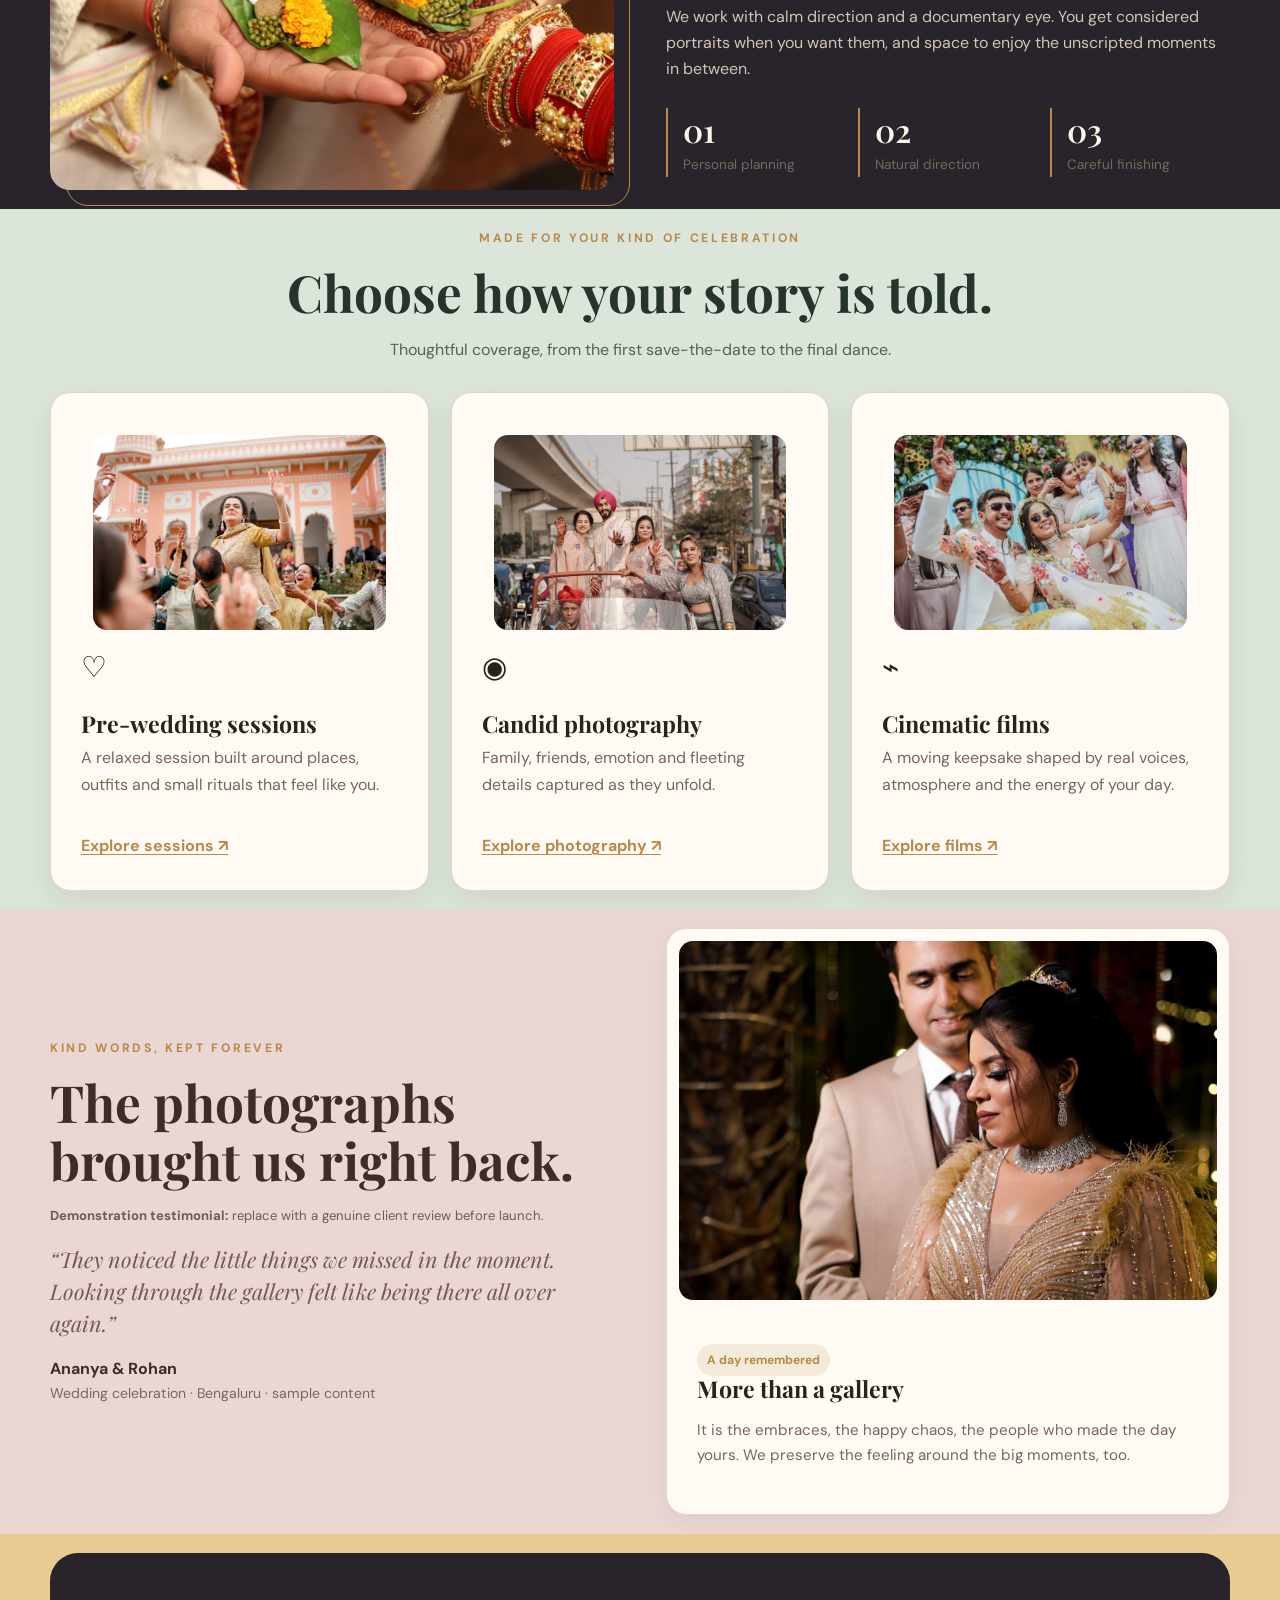
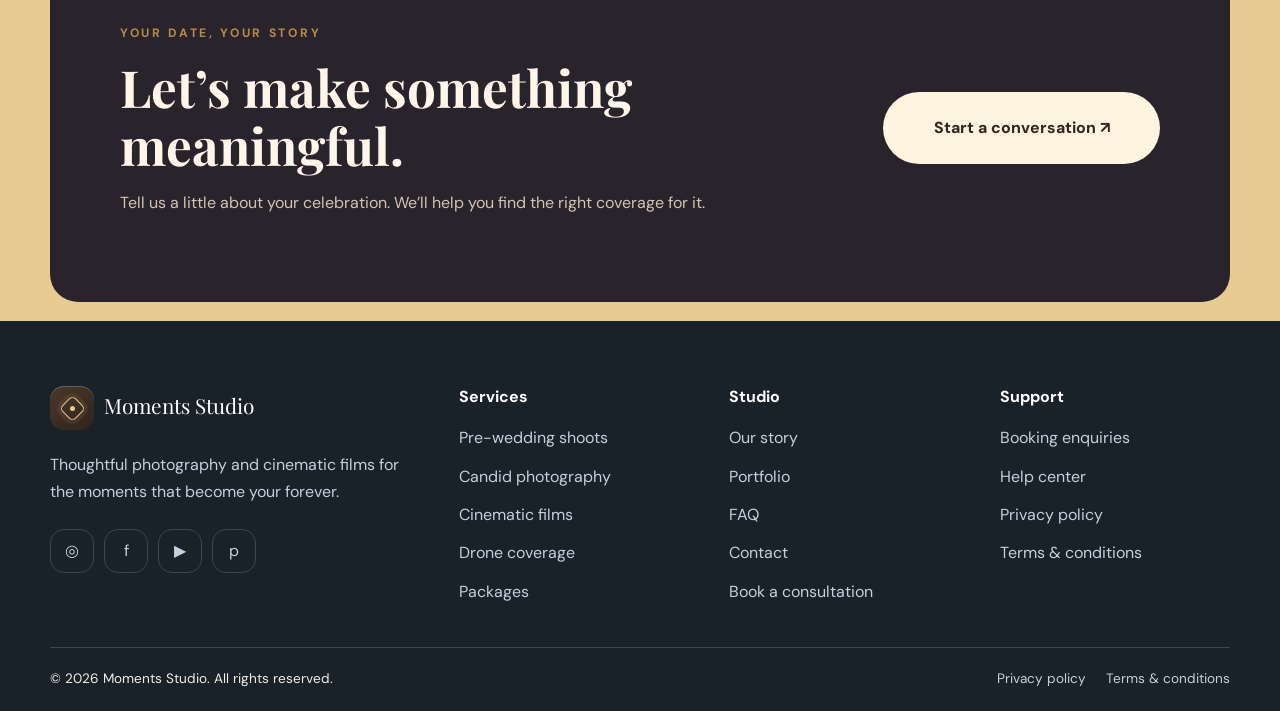
==== commit 4015e3aa: "Add brand favicon and align home chevron" ====
--- a/index.html
+++ b/index.html
@@ -1,5 +1,5 @@
 <!doctype html>
-<html lang="en" dir="ltr" data-theme="light"><head><meta charset="utf-8"><meta name="viewport" content="width=device-width,initial-scale=1"><meta name="description" content="Home — Moments Studio wedding photography and videography."><title>Home | Moments Studio</title><link rel="stylesheet" href="css/style.css"><link rel="stylesheet" href="css/responsive.css"></head><body>
+<html lang="en" dir="ltr" data-theme="light"><head><meta charset="utf-8"><meta name="viewport" content="width=device-width,initial-scale=1"><meta name="description" content="Home — Moments Studio wedding photography and videography."><title>Home | Moments Studio</title><link rel="stylesheet" href="css/style.css"><link rel="stylesheet" href="css/responsive.css"><link rel="icon" type="image/svg+xml" href="images/favicon.svg"></head><body>
 
 <header class="topbar"><div class="container nav-wrap">
 <a class="brand" href="index.html"><span class="brand-mark" aria-hidden="true"></span><span><span class="brand-name">Moments Studio</span></span></a>
--- a/css/style.css
+++ b/css/style.css
@@ -317,3 +317,10 @@
 @media(max-width:800px){.hero h1{font-size:clamp(2.6rem,7vw,4rem)}.page-hero-centered h1{font-size:clamp(2.5rem,7vw,4rem)}}
 @media(max-width:520px){.hero .hero-content.container{width:calc(100% - 32px);min-width:0}.hero h1,.page-hero-centered h1{font-size:clamp(2.2rem,9vw,3.2rem);line-height:1.02}.hero h1{max-width:12ch}.hero p,.page-hero-centered p{font-size:1rem;line-height:1.5}.hero-actions .btn{max-width:100%;overflow-wrap:anywhere}.topbar .nav-wrap{gap:6px;width:calc(100% - 12px)}.topbar .nav-actions{flex:0 0 auto;gap:4px}.nav-chevron{font-size:.7em;line-height:1;vertical-align:.25em;margin-inline-start:2px}}
 @media(max-width:360px){.topbar .brand{gap:7px}.topbar .brand-mark{width:30px;height:30px}.topbar .brand-name{font-size:.8rem}.topbar .mobile-menu-btn{min-width:34px;width:34px;height:34px;padding:0}.topbar .select-btn{min-width:36px}.topbar .theme-toggle{width:40px;min-width:40px}}
+
+/* Keep the Home chevron visibly raised and move the dark-mode knob left in RTL. */
+.nav-chevron{position:relative;top:-.35em;vertical-align:baseline}
+.topbar .theme-toggle[data-mode="dark"] .theme-knob{transform:translateX(26px)!important}
+:root[dir="rtl"] .topbar .theme-toggle[data-mode="dark"] .theme-knob{transform:translateX(-26px)!important}
+@media(max-width:520px){.topbar .theme-toggle[data-mode="dark"] .theme-knob{transform:translateX(20px)!important}:root[dir="rtl"] .topbar .theme-toggle[data-mode="dark"] .theme-knob{transform:translateX(-20px)!important}}
+@media(max-width:360px){.topbar .theme-toggle[data-mode="dark"] .theme-knob{transform:translateX(14px)!important}:root[dir="rtl"] .topbar .theme-toggle[data-mode="dark"] .theme-knob{transform:translateX(-14px)!important}}
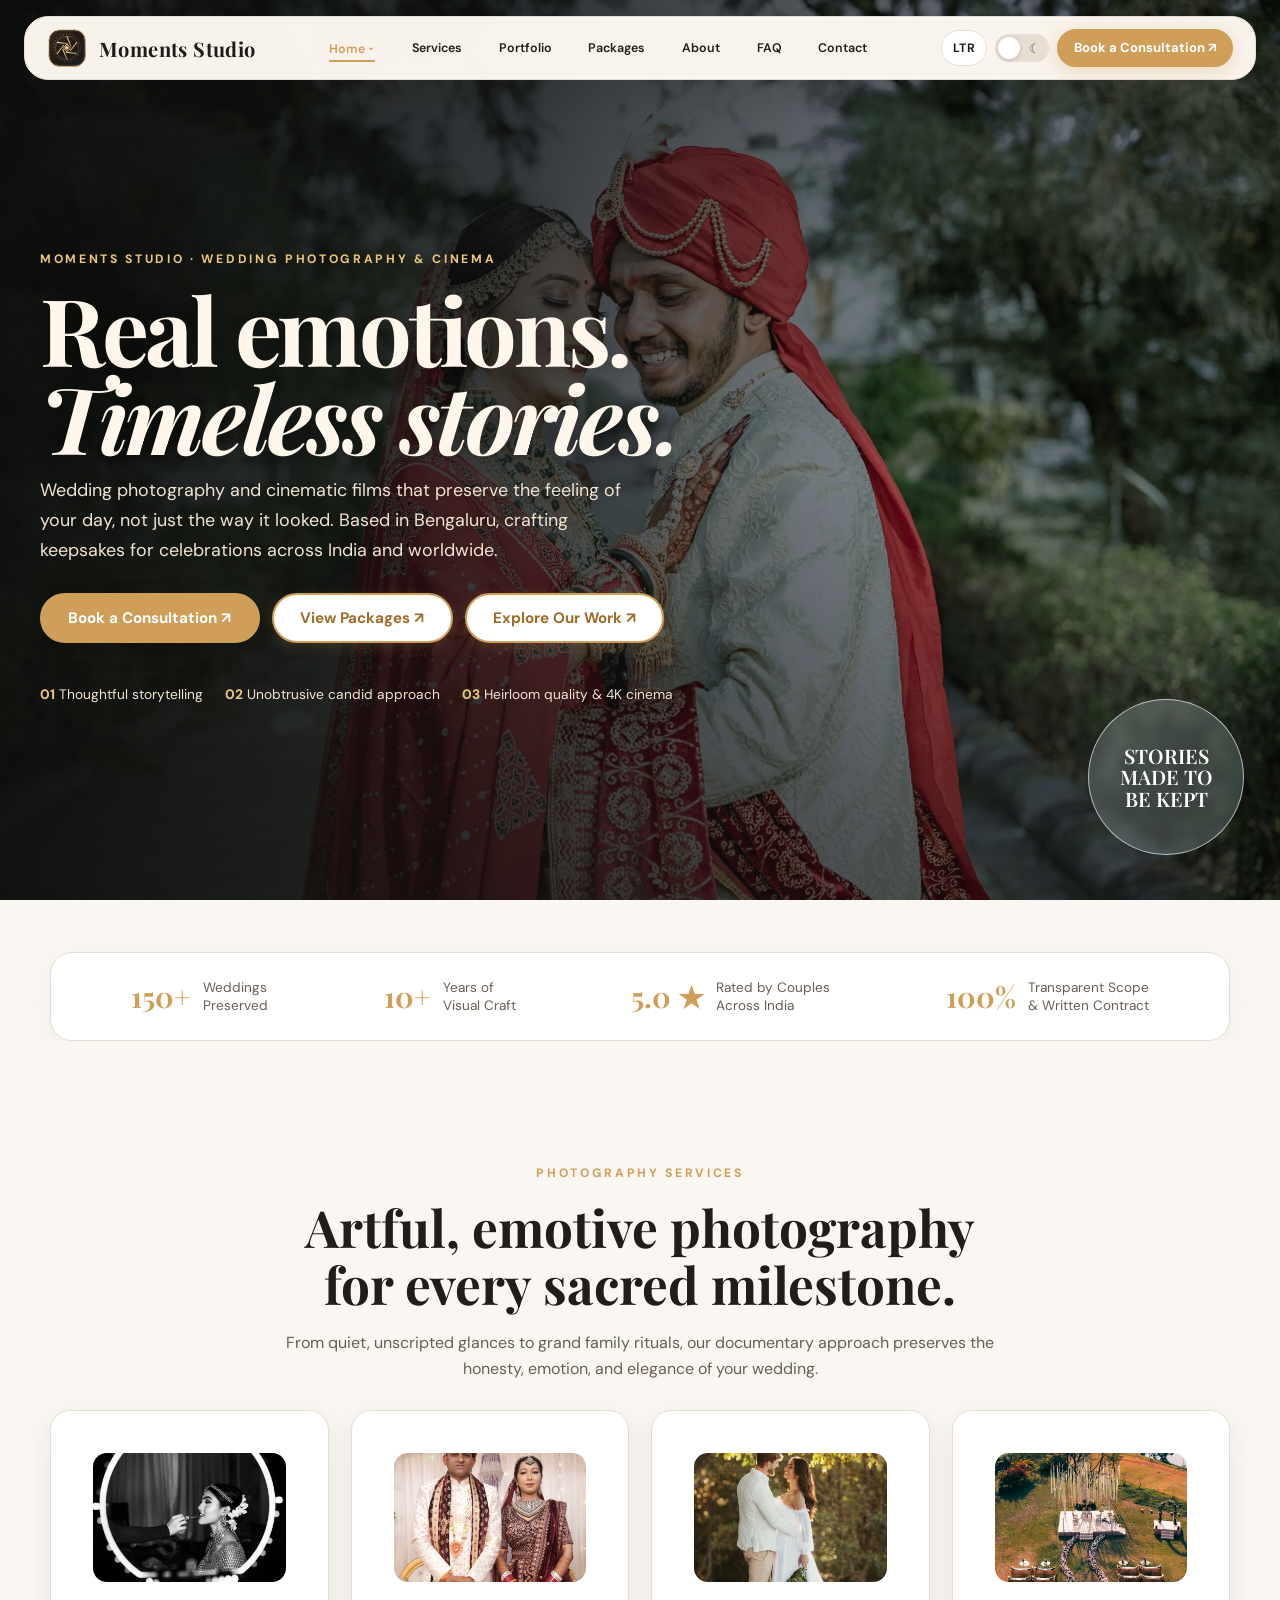
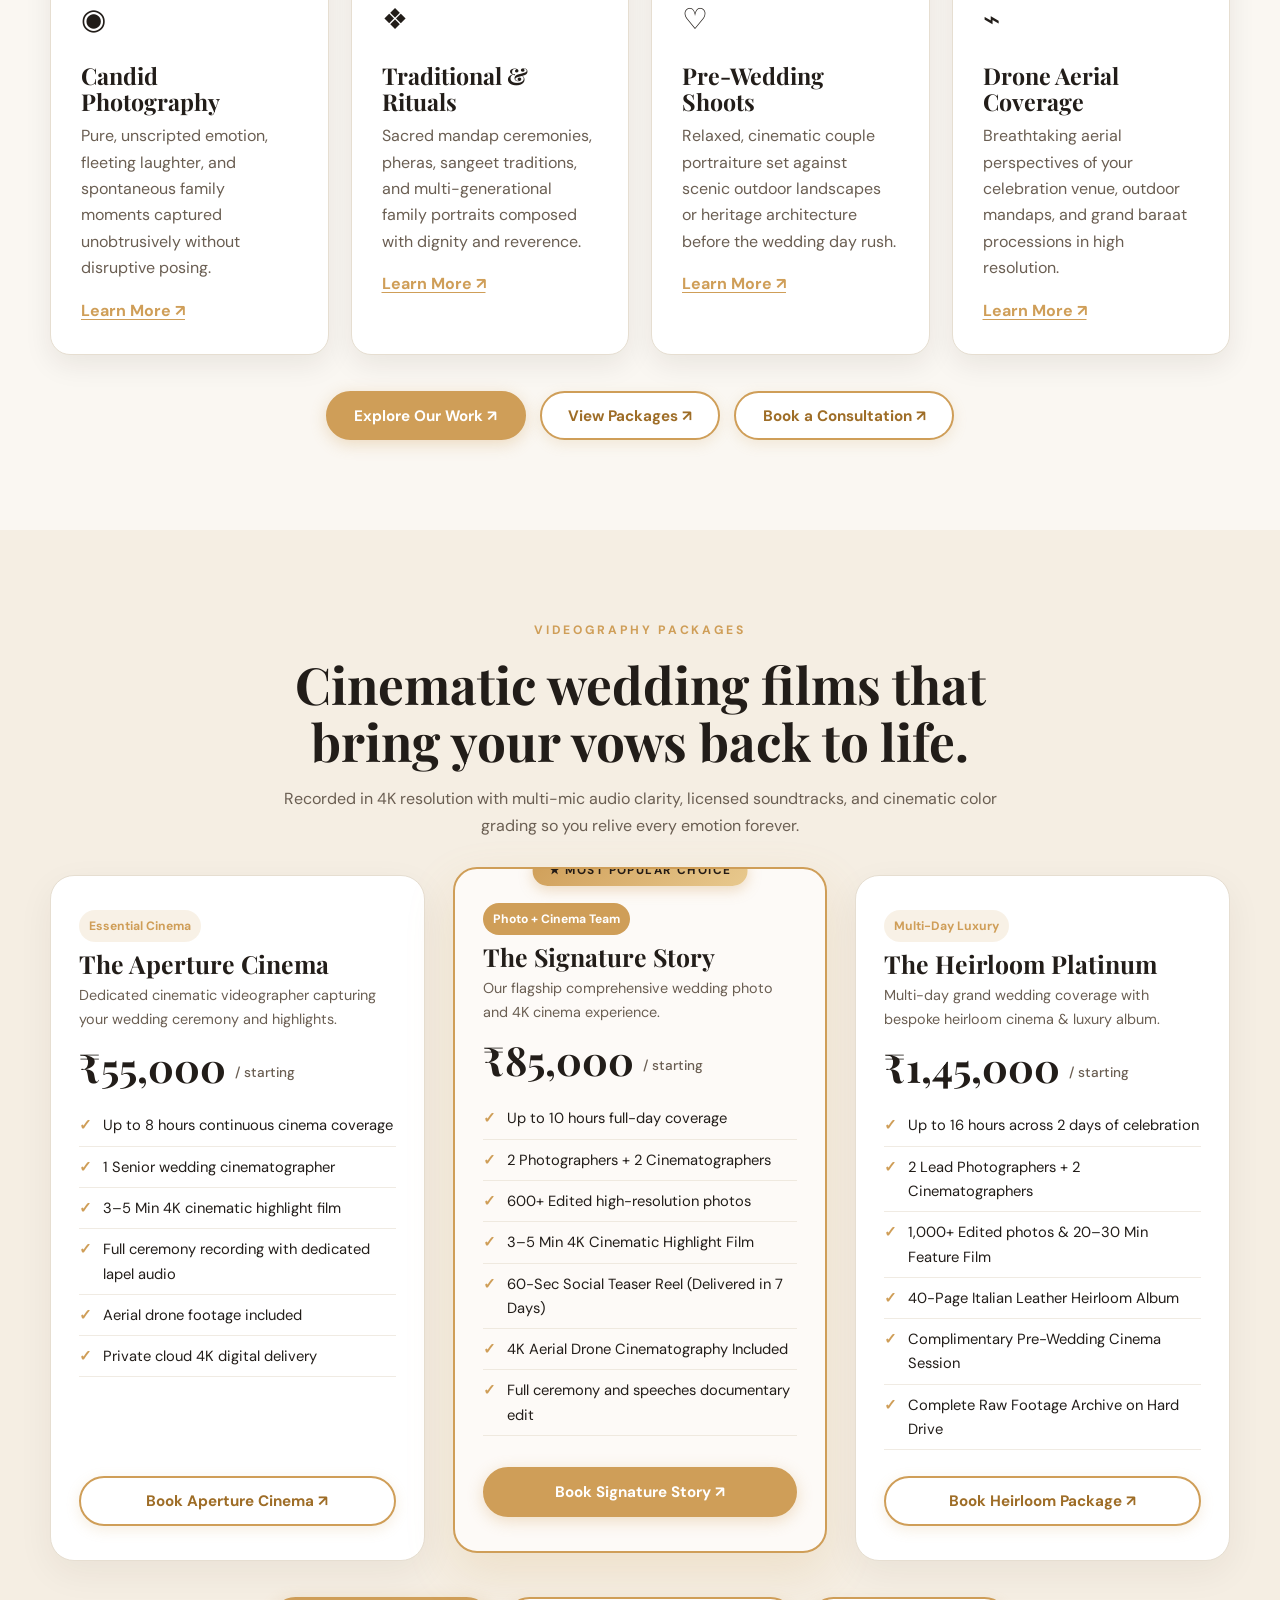
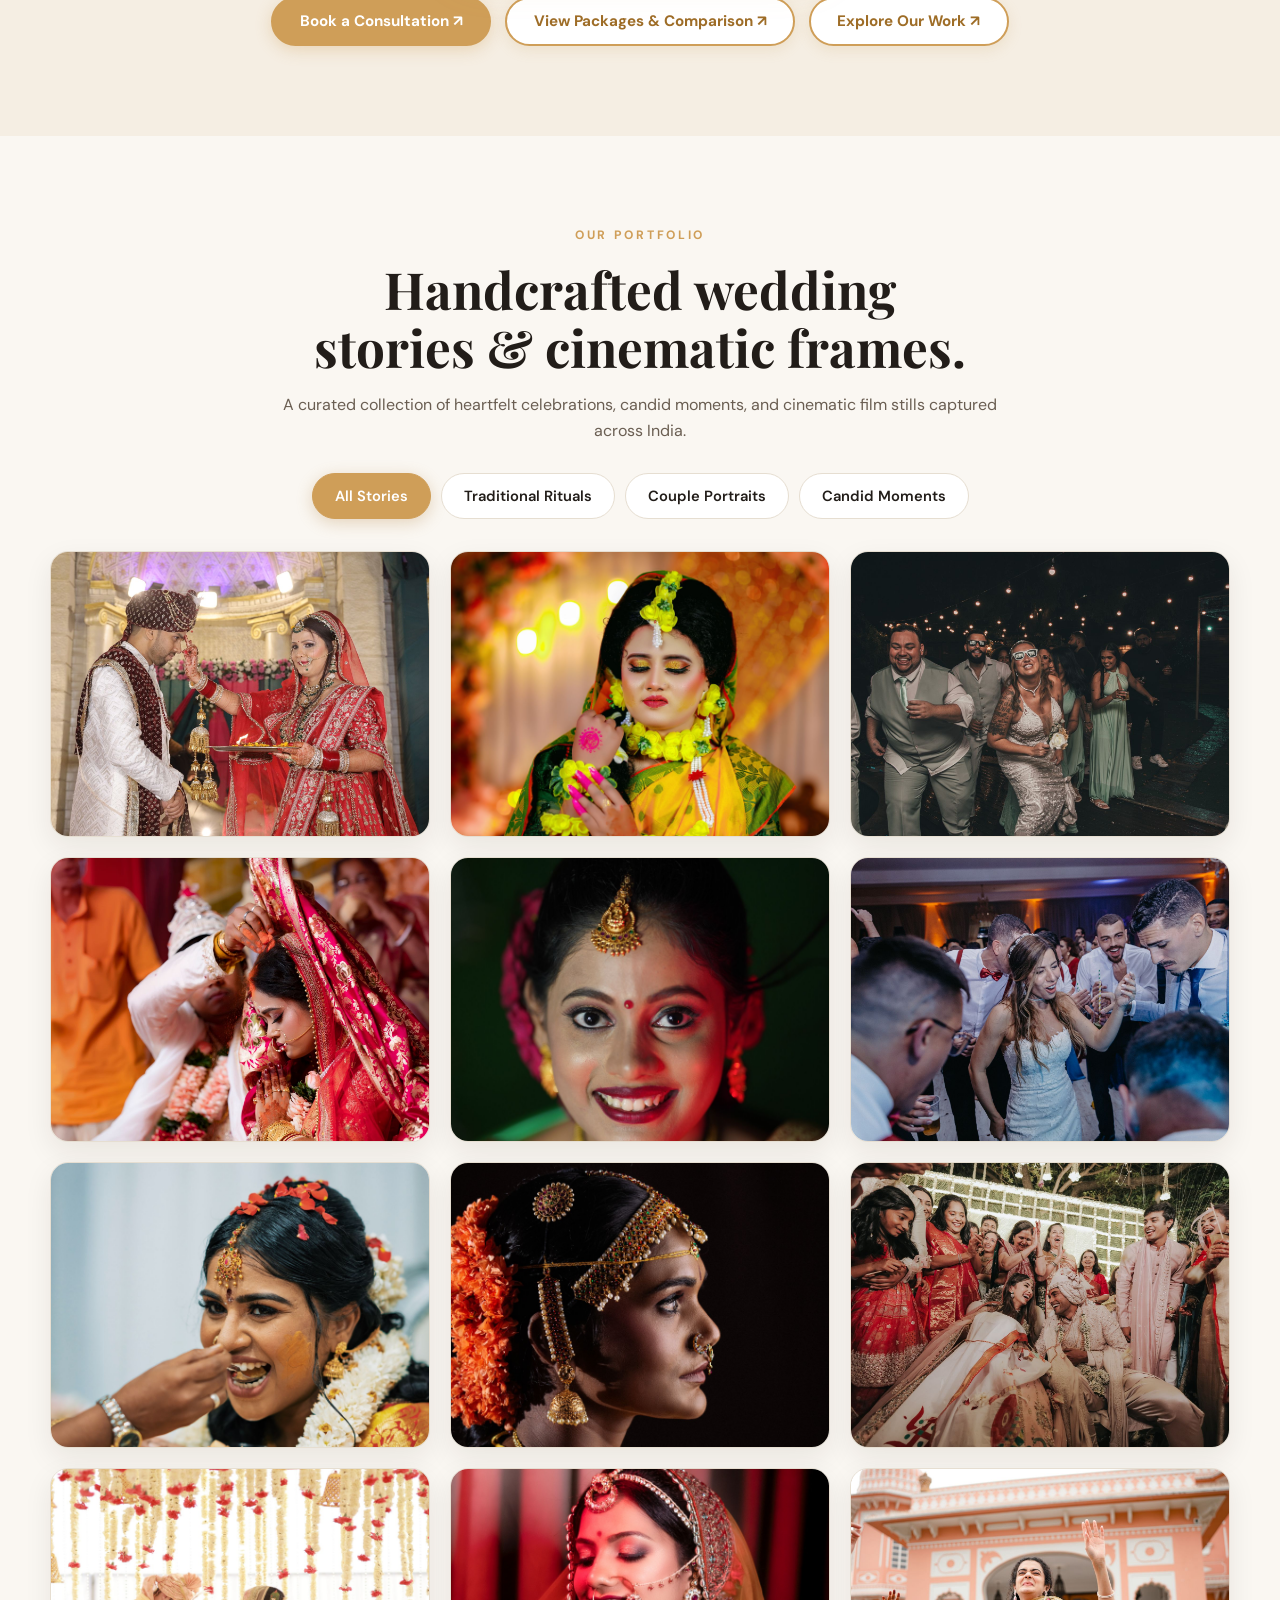
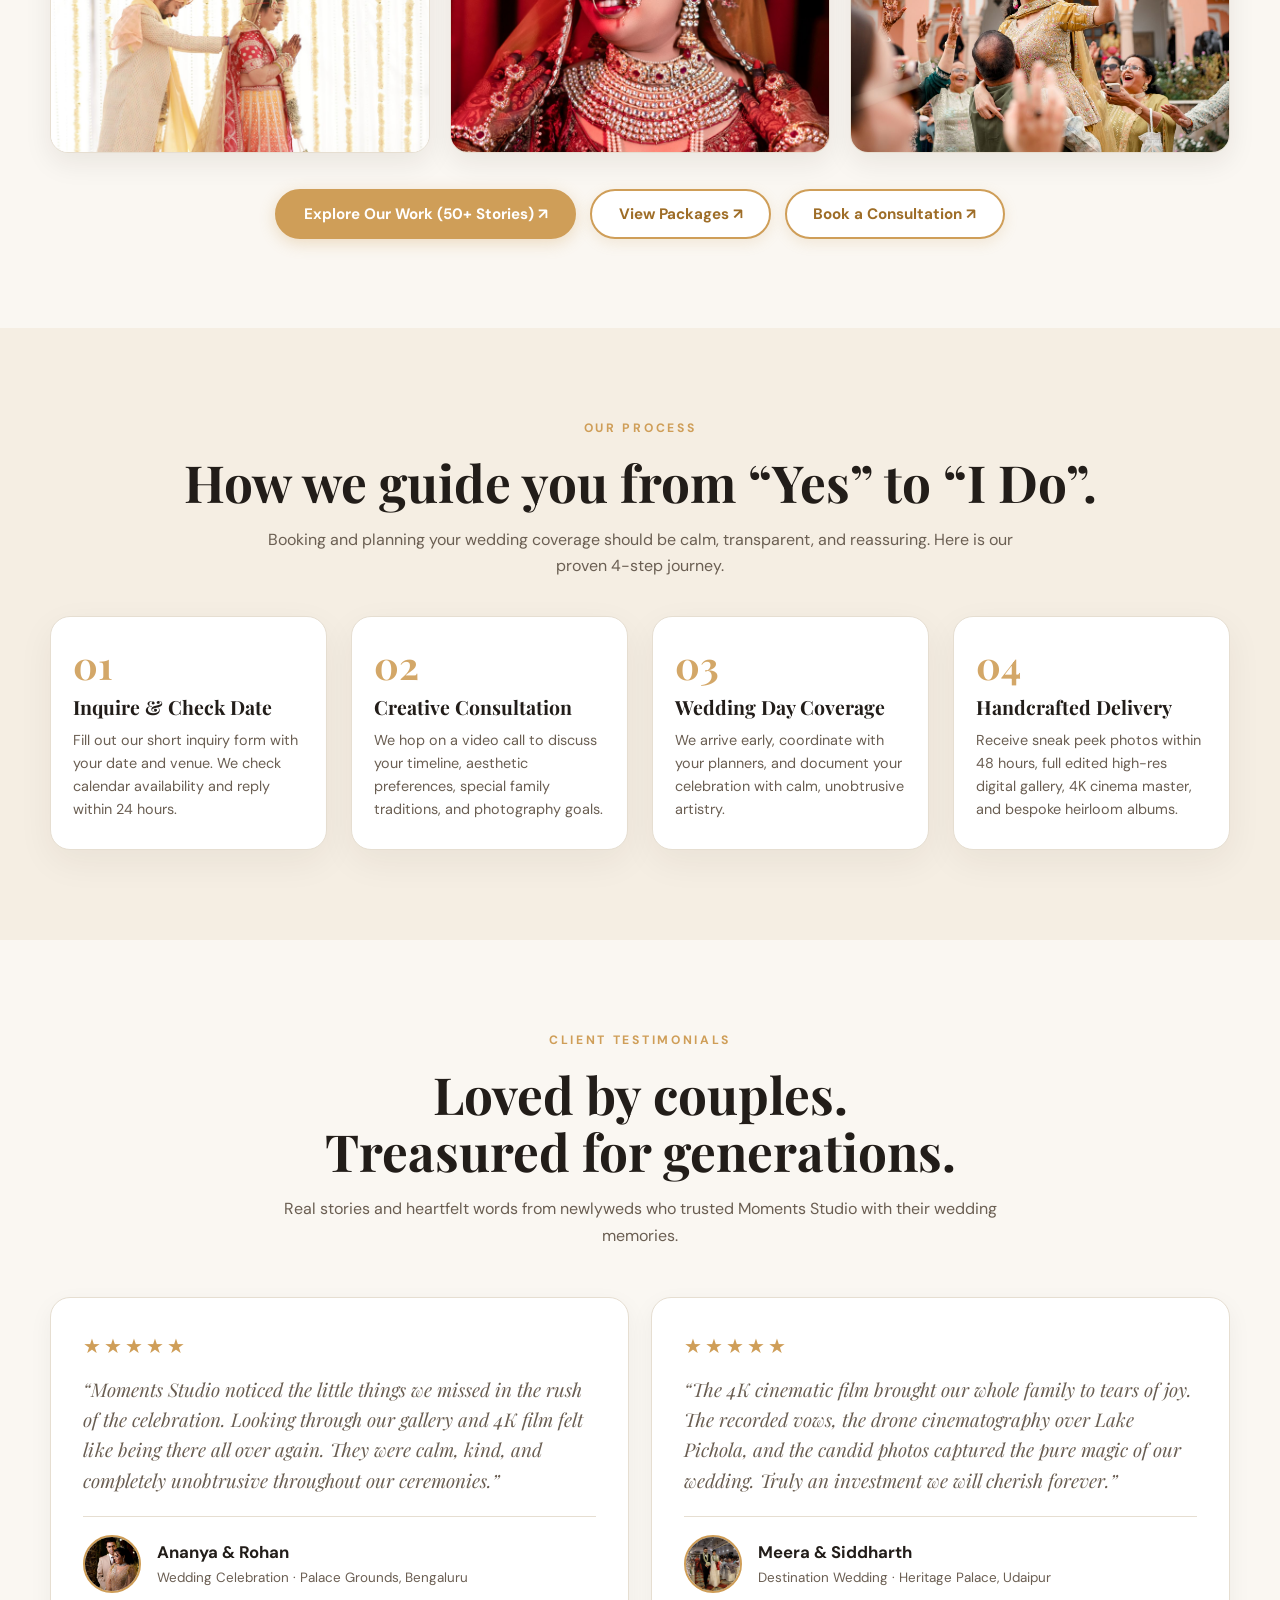
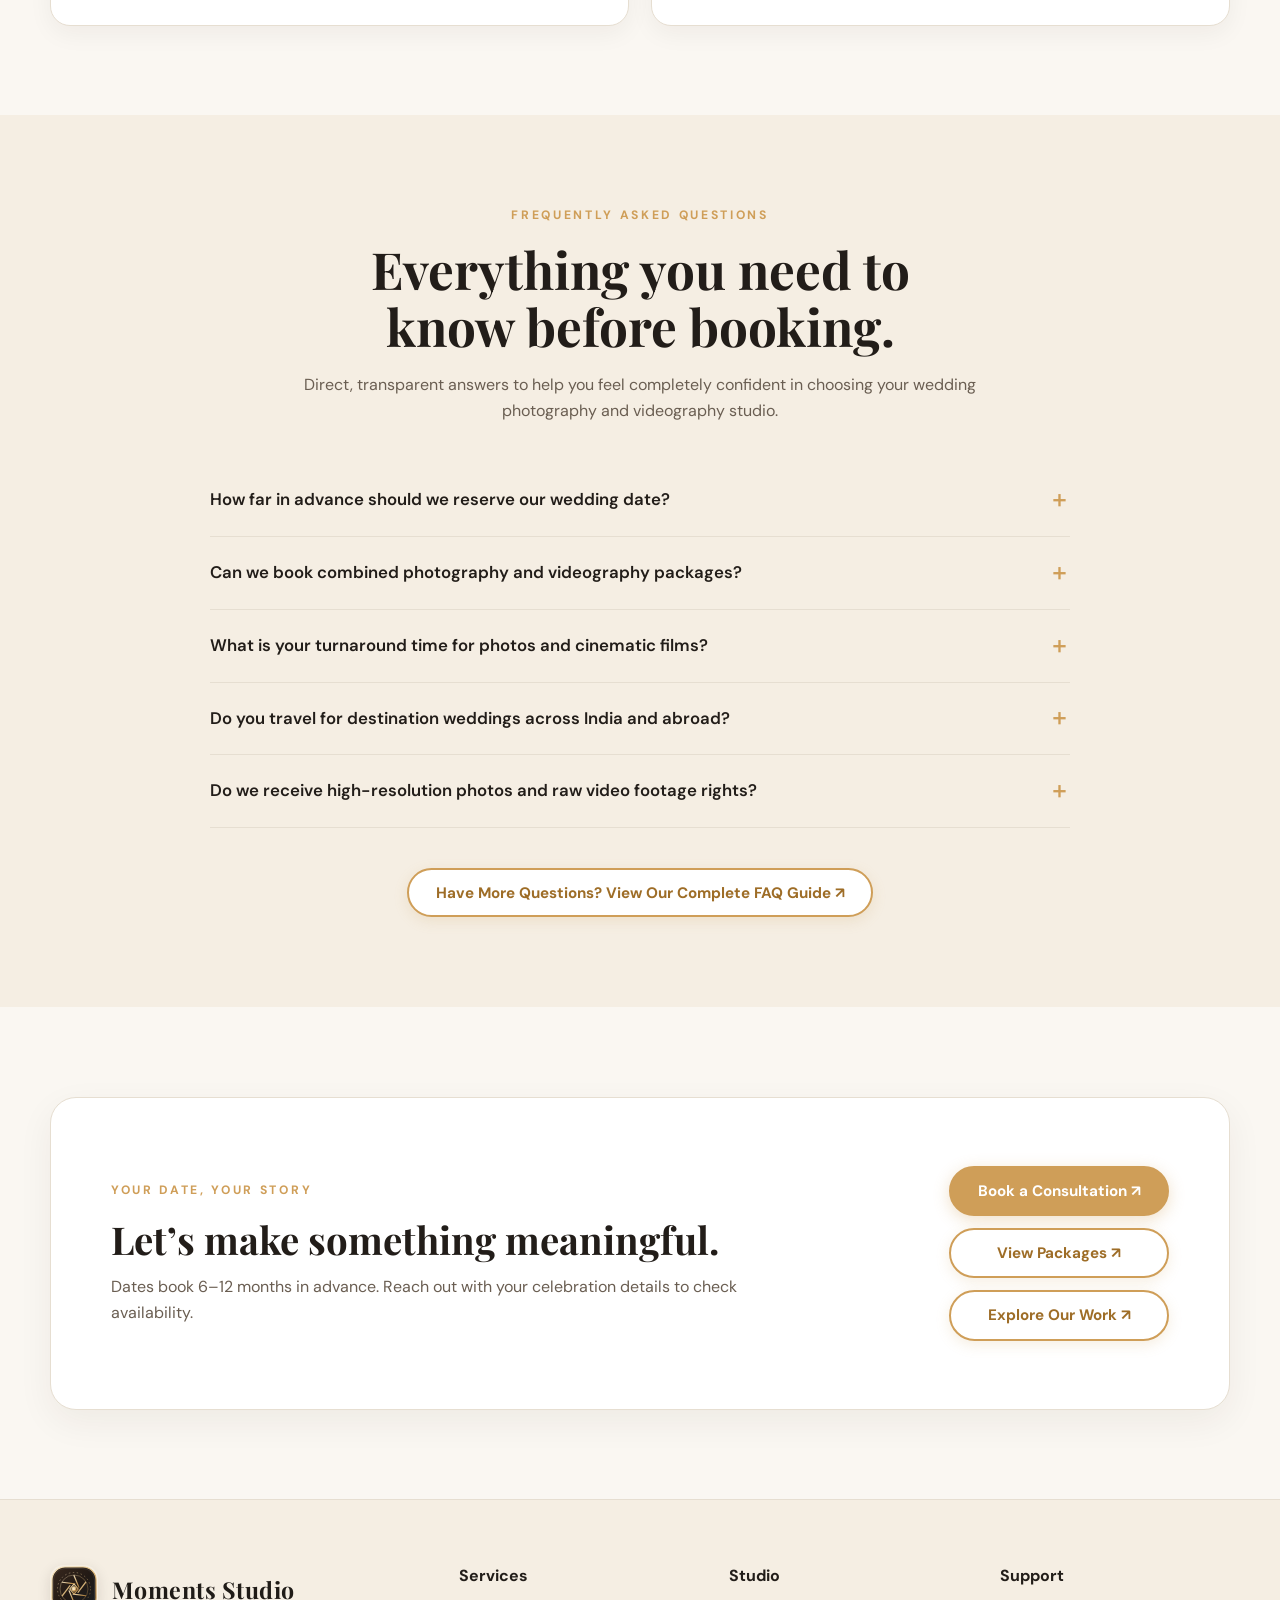
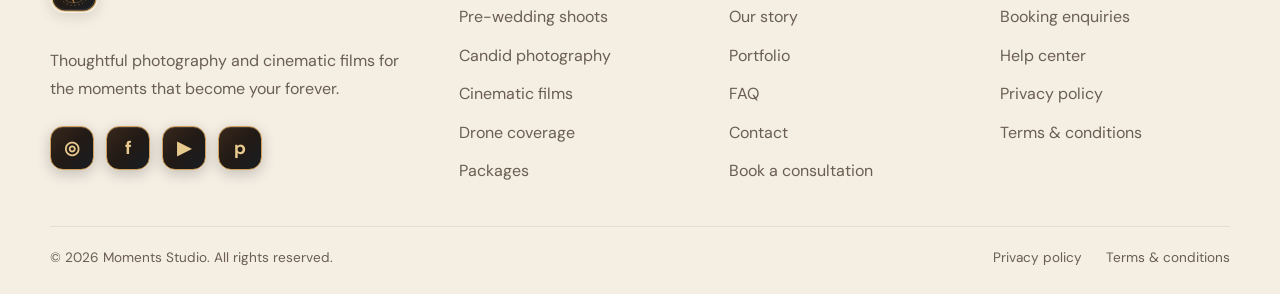
==== commit 6220a721: "final commit" ====
--- a/index.html
+++ b/index.html
@@ -1,28 +1,511 @@
 <!doctype html>
-<html lang="en" dir="ltr" data-theme="light"><head><meta charset="utf-8"><meta name="viewport" content="width=device-width,initial-scale=1"><meta name="description" content="Home — Moments Studio wedding photography and videography."><title>Home | Moments Studio</title><link rel="stylesheet" href="css/style.css"><link rel="stylesheet" href="css/responsive.css"><link rel="icon" type="image/svg+xml" href="images/favicon.svg"></head><body>
-
-<header class="topbar"><div class="container nav-wrap">
-<a class="brand" href="index.html"><span class="brand-mark" aria-hidden="true"></span><span><span class="brand-name">Moments Studio</span></span></a>
-<button class="icon-btn mobile-menu-btn" data-menu-toggle aria-label="Toggle navigation" aria-expanded="false">☰</button>
-<nav class="nav-links" data-nav-links aria-label="Main navigation">
-<div class="nav-home"><a class="nav-link active" href="index.html" aria-haspopup="true">Home<span class="nav-chevron" aria-hidden="true">⌄</span></a><div class="home-menu"><a href="index.html">Home 1</a><a href="home2.html">Home 2</a></div></div>
-<a class="nav-link " href="portfolio.html">Portfolio</a><a class="nav-link " href="pricing.html">Packages</a><a class="nav-link " href="services.html">Services</a><a class="nav-link " href="about.html">About</a><a class="nav-link " href="faq.html">FAQ</a><a class="nav-link " href="contact.html">Contact</a>
-</nav>
-<div class="nav-actions"><button class="select-btn" data-language aria-label="Switch layout direction">LTR</button><button class="toggle theme-toggle" data-theme-toggle aria-label="Switch theme" aria-pressed="false"><span class="theme-track-icons" aria-hidden="true"><i>☀</i><i>☾</i></span><span class="theme-knob" aria-hidden="true"></span></button><a class="btn btn-primary book-link" href="contact.html">Book Now ↗</a></div>
-</div></header>
-<main>
-<section class="hero" id="home-hero"><div class="container hero-content"><div class="eyebrow">For the moments that matter</div><h1>Real emotions.<br><em>Timeless stories.</em></h1><p>Wedding photography and cinematic films that preserve the feeling of your day, not just the way it looked.</p><div class="hero-actions"><a class="btn btn-primary" href="contact.html">Plan your wedding story ↗</a><a class="btn btn-outline" style="border-color:#e5d1b7;color:#fff" href="portfolio.html">Explore the portfolio ▶</a></div><div class="hero-note"><span><strong>01</strong> Thoughtful storytelling</span><span><strong>02</strong> Artful imagery</span><span><strong>03</strong> Your story, your way</span></div></div></section>
-<section class="section section-light" id="featured-stories"><div class="container section-inner"><div class="split"><div><div class="eyebrow">Selected love stories</div><h2>Every celebration has its own rhythm.</h2><p>From quiet glances before the ceremony to the joyful blur of the dance floor, we look for the details that make your story unmistakably yours.</p><a class="btn btn-outline" href="portfolio.html">View the portfolio ↗</a></div><div class="grid grid-2"><article class="story-card"><img src="images/home-feature-01.jpg" alt="Newlyweds sharing a tender outdoor portrait"><div class="story-copy"><span class="pill">The ceremony</span><h3>Tradition, held close</h3><p>Rituals and family moments.</p></div></article><article class="story-card"><img src="images/home-feature-02.jpg" alt="Indian bride and groom celebrating their wedding"><div class="story-copy"><span class="pill">The quiet moments</span><h3>A little time, just us</h3><p>Honest portraits without the rush.</p></div></article></div></div></div></section>
-<section class="section section-plum" id="our-approach"><div class="container section-inner"><div class="split"><div class="photo-frame"><img class="photo" src="images/home-approach.jpg" alt="Close detail of a wedding ritual with flowers and leaves"></div><div><div class="eyebrow">Our approach</div><h2>Present enough to notice. Gentle enough to let life happen.</h2><p>We work with calm direction and a documentary eye. You get considered portraits when you want them, and space to enjoy the unscripted moments in between.</p><div class="stat-row"><div class="stat"><strong>01</strong><span>Personal planning</span></div><div class="stat"><strong>02</strong><span>Natural direction</span></div><div class="stat"><strong>03</strong><span>Careful finishing</span></div></div></div></div></div></section>
-<section class="section section-sage" id="home-services"><div class="container section-inner"><div class="center"><div class="eyebrow">Made for your kind of celebration</div><h2>Choose how your story is told.</h2><p>Thoughtful coverage, from the first save-the-date to the final dance.</p></div><div class="grid grid-3 mt-3"><article class="service-card"><img class="card-photo" src="images/portfolio-celebration-04.jpg" alt="Wedding dance floor celebration" loading="lazy"><div class="service-icon">♡</div><h3>Pre-wedding sessions</h3><p>A relaxed session built around places, outfits and small rituals that feel like you.</p><a class="text-link" href="services.html#prewedding">Explore sessions ↗</a></article><article class="service-card"><img class="card-photo" src="images/portfolio-celebration-05.jpg" alt="Family celebrating the newlyweds" loading="lazy"><div class="service-icon">◉</div><h3>Candid photography</h3><p>Family, friends, emotion and fleeting details captured as they unfold.</p><a class="text-link" href="services.html#candid">Explore photography ↗</a></article><article class="service-card"><img class="card-photo" src="images/portfolio-celebration-06.jpg" alt="Wedding guests enjoying the reception" loading="lazy"><div class="service-icon">⌁</div><h3>Cinematic films</h3><p>A moving keepsake shaped by real voices, atmosphere and the energy of your day.</p><a class="text-link" href="services.html#films">Explore films ↗</a></article></div></div></section>
-<section class="section section-rose" id="client-stories"><div class="container section-inner"><div class="split"><div><div class="eyebrow">Kind words, kept forever</div><h2>The photographs brought us right back.</h2><p class="small-note"><strong>Demonstration testimonial:</strong> replace with a genuine client review before launch.</p><p class="quote">“They noticed the little things we missed in the moment. Looking through the gallery felt like being there all over again.”</p><div class="quote-author">Ananya & Rohan</div><div class="quote-role">Wedding celebration · Bengaluru · sample content</div></div><div class="card"><img src="images/home-client-story.jpg" alt="Bride and groom in traditional attire during a wedding ceremony"><div class="card-body"><span class="pill">A day remembered</span><h3>More than a gallery</h3><p>It is the embraces, the happy chaos, the people who made the day yours. We preserve the feeling around the big moments, too.</p></div></div></div></div></section>
-<section class="section section-gold" id="home-booking"><div class="container section-inner"><div class="cta-panel"><div><div class="eyebrow">Your date, your story</div><h2>Let’s make something meaningful.</h2><p>Tell us a little about your celebration. We’ll help you find the right coverage for it.</p></div><a class="btn btn-light" href="contact.html">Start a conversation ↗</a></div></div></section>
-</main>
-<footer class="footer"><div class="container"><div class="footer-grid">
-<div><a class="brand" href="index.html"><span class="brand-mark" aria-hidden="true"></span><span><span class="brand-name" style="color:#fff">Moments Studio</span></span></a><p style="max-width:350px;margin-top:22px">Thoughtful photography and cinematic films for the moments that become your forever.</p><div class="socials"><a class="social-icon" href="https://www.instagram.com/accounts/login/" target="_blank" rel="noopener noreferrer" aria-label="Open Instagram sign-in" title="Instagram">◎</a><a class="social-icon" href="https://www.facebook.com/login/" target="_blank" rel="noopener noreferrer" aria-label="Open Facebook sign-in" title="Facebook">f</a><a class="social-icon" href="https://accounts.google.com/ServiceLogin?service=youtube" target="_blank" rel="noopener noreferrer" aria-label="Open YouTube sign-in" title="YouTube">▶</a><a class="social-icon" href="https://www.pinterest.com/login/" target="_blank" rel="noopener noreferrer" aria-label="Open Pinterest sign-in" title="Pinterest">p</a></div></div>
-<div><h3>Services</h3><div class="footer-links"><a href="services.html#prewedding">Pre-wedding shoots</a><a href="services.html#candid">Candid photography</a><a href="services.html#films">Cinematic films</a><a href="services.html#drone">Drone coverage</a><a href="pricing.html">Packages</a></div></div>
-<div><h3>Studio</h3><div class="footer-links"><a href="about.html">Our story</a><a href="portfolio.html">Portfolio</a><a href="faq.html">FAQ</a><a href="contact.html">Contact</a><a href="contact.html">Book a consultation</a></div></div>
-<div><h3>Support</h3><div class="footer-links"><a href="contact.html">Booking enquiries</a><a href="faq.html">Help center</a><a href="privacy.html">Privacy policy</a><a href="terms.html">Terms & conditions</a></div></div>
-</div><div class="footer-bottom"><span>© <span data-year></span> Moments Studio. All rights reserved.</span><div><a href="privacy.html">Privacy policy</a><a href="terms.html">Terms & conditions</a></div></div></div></footer>
-<div class="lightbox" role="dialog" aria-modal="true" aria-hidden="true" aria-label="Image preview"><button aria-label="Close image">✕</button><img src="" alt="Expanded portfolio photograph"></div>
-<div class="toast" role="status"></div><script src="js/script.js"></script><script src="js/gallery.js"></script><script src="js/booking.js"></script></body></html>
+<html lang="en" dir="ltr" data-theme="light">
+
+<head>
+    <meta charset="utf-8">
+    <meta name="viewport" content="width=device-width,initial-scale=1">
+    <meta name="description" content="Moments Studio — Editorial wedding photography and cinematic videography based in Bengaluru, available worldwide.">
+    <title>Home | Moments Studio</title>
+    <link rel="stylesheet" href="css/style.css">
+    <link rel="stylesheet" href="css/responsive.css">
+    <link rel="icon" type="image/svg+xml" href="images/favicon.svg">
+</head>
+
+<body>
+
+    <header class="topbar">
+        <div class="container nav-wrap">
+            <a class="brand" href="index.html" aria-label="Moments Studio - Return to home">
+                <img class="brand-mark" src="images/logo.svg" alt="" width="42" height="42">
+                <span class="brand-name">Moments Studio</span>
+            </a>
+            <button class="icon-btn mobile-menu-btn" data-menu-toggle aria-label="Toggle navigation" aria-expanded="false">☰</button>
+            <nav class="nav-links" data-nav-links aria-label="Main navigation">
+                <div class="nav-home">
+                    <a class="nav-link active" href="index.html" aria-haspopup="true">Home<span class="nav-chevron" aria-hidden="true">⌄</span></a>
+                    <div class="home-menu"><a href="index.html">Home1</a><a href="home2.html">Home2</a></div>
+                </div>
+                <a class="nav-link" href="services.html">Services</a>
+                <a class="nav-link" href="portfolio.html">Portfolio</a>
+                <a class="nav-link" href="pricing.html">Packages</a>
+                <a class="nav-link" href="about.html">About</a>
+                <a class="nav-link" href="faq.html">FAQ</a>
+                <a class="nav-link" href="contact.html">Contact</a>
+            </nav>
+            <div class="nav-actions">
+                <button class="select-btn" data-language aria-label="Switch layout direction">LTR</button>
+                <button class="toggle theme-toggle" data-theme-toggle aria-label="Switch theme" aria-pressed="false">
+                    <span class="theme-track-icons" aria-hidden="true"><i>☀</i><i>☾</i></span>
+                    <span class="theme-knob" aria-hidden="true"></span>
+                </button>
+                <a class="btn btn-primary book-link" href="contact.html">Book a Consultation ↗</a>
+            </div>
+        </div>
+    </header>
+
+    <main>
+        <!-- Hero Section -->
+        <section class="hero" id="home-hero">
+            <div class="container hero-content">
+                <div class="eyebrow">Moments Studio · Wedding Photography &amp; Cinema</div>
+                <h1>Real emotions.<br><em>Timeless stories.</em></h1>
+                <p>Wedding photography and cinematic films that preserve the feeling of your day, not just the way it looked. Based in Bengaluru, crafting keepsakes for celebrations across India and worldwide.</p>
+                <div class="hero-actions">
+                    <a class="btn btn-primary" href="contact.html">Book a Consultation ↗</a>
+                    <a class="btn btn-outline" href="pricing.html">View Packages ↗</a>
+                    <a class="btn btn-outline" href="portfolio.html">Explore Our Work ↗</a>
+                </div>
+                <div class="hero-note">
+                    <span><strong>01</strong> Thoughtful storytelling</span>
+                    <span><strong>02</strong> Unobtrusive candid approach</span>
+                    <span><strong>03</strong> Heirloom quality &amp; 4K cinema</span>
+                </div>
+            </div>
+        </section>
+
+        <!-- Trust Stats Bar -->
+        <section class="section section-light" style="padding-block:20px 0">
+            <div class="container">
+                <div class="trust-bar">
+                    <div class="trust-item">
+                        <strong>150+</strong>
+                        <span>Weddings<br>Preserved</span>
+                    </div>
+                    <div class="trust-item">
+                        <strong>10+</strong>
+                        <span>Years of<br>Visual Craft</span>
+                    </div>
+                    <div class="trust-item">
+                        <strong>5.0 ★</strong>
+                        <span>Rated by Couples<br>Across India</span>
+                    </div>
+                    <div class="trust-item">
+                        <strong>100%</strong>
+                        <span>Transparent Scope<br>&amp; Written Contract</span>
+                    </div>
+                </div>
+            </div>
+        </section>
+
+        <!-- 1. Photography Services Section -->
+        <section class="section section-light" id="photography-services">
+            <div class="container section-inner">
+                <div class="center">
+                    <div class="eyebrow">Photography Services</div>
+                    <h2>Artful, emotive photography for every sacred milestone.</h2>
+                    <p>From quiet, unscripted glances to grand family rituals, our documentary approach preserves the honesty, emotion, and elegance of your wedding.</p>
+                </div>
+                <div class="grid grid-4 mt-3">
+                    <article class="service-card">
+                        <img class="card-photo" src="images/service-candid.jpg" alt="Bride smiling during a candid moment" loading="lazy">
+                        <div class="service-icon">◉</div>
+                        <h3>Candid Photography</h3>
+                        <p>Pure, unscripted emotion, fleeting laughter, and spontaneous family moments captured unobtrusively without disruptive posing.</p>
+                        <a class="text-link" href="services.html#candid">Learn More ↗</a>
+                    </article>
+                    <article class="service-card">
+                        <img class="card-photo" src="images/home-feature-01.jpg" alt="Traditional wedding ritual and couple" loading="lazy">
+                        <div class="service-icon">❖</div>
+                        <h3>Traditional &amp; Rituals</h3>
+                        <p>Sacred mandap ceremonies, pheras, sangeet traditions, and multi-generational family portraits composed with dignity and reverence.</p>
+                        <a class="text-link" href="services.html#traditional">Learn More ↗</a>
+                    </article>
+                    <article class="service-card">
+                        <img class="card-photo" src="images/service-prewedding.jpg" alt="Couple posing outdoors during pre-wedding shoot" loading="lazy">
+                        <div class="service-icon">♡</div>
+                        <h3>Pre-Wedding Shoots</h3>
+                        <p>Relaxed, cinematic couple portraiture set against scenic outdoor landscapes or heritage architecture before the wedding day rush.</p>
+                        <a class="text-link" href="services.html#prewedding">Learn More ↗</a>
+                    </article>
+                    <article class="service-card">
+                        <img class="card-photo" src="images/service-drone.jpg" alt="Aerial drone view of a wedding venue" loading="lazy">
+                        <div class="service-icon">⌁</div>
+                        <h3>Drone Aerial Coverage</h3>
+                        <p>Breathtaking aerial perspectives of your celebration venue, outdoor mandaps, and grand baraat processions in high resolution.</p>
+                        <a class="text-link" href="services.html#drone">Learn More ↗</a>
+                    </article>
+                </div>
+                <div class="center" style="display:flex;justify-content:center;gap:14px;flex-wrap:wrap;margin-top:36px">
+                    <a class="btn btn-primary" href="portfolio.html">Explore Our Work ↗</a>
+                    <a class="btn btn-outline" href="pricing.html">View Packages ↗</a>
+                    <a class="btn btn-outline" href="contact.html">Book a Consultation ↗</a>
+                </div>
+            </div>
+        </section>
+
+        <!-- 2. Videography Packages Section -->
+        <section class="section section-warm" id="videography-packages">
+            <div class="container section-inner">
+                <div class="center">
+                    <div class="eyebrow">Videography Packages</div>
+                    <h2>Cinematic wedding films that bring your vows back to life.</h2>
+                    <p>Recorded in 4K resolution with multi-mic audio clarity, licensed soundtracks, and cinematic color grading so you relive every emotion forever.</p>
+                </div>
+
+                <div class="pricing-grid">
+                    <article class="price-card">
+                        <div>
+                            <div class="price-header">
+                                <span class="pill">Essential Cinema</span>
+                                <h3>The Aperture Cinema</h3>
+                                <p>Dedicated cinematic videographer capturing your wedding ceremony and highlights.</p>
+                            </div>
+                            <div class="price-amount">₹55,000 <small>/ starting</small></div>
+                            <ul class="check-list">
+                                <li>Up to 8 hours continuous cinema coverage</li>
+                                <li>1 Senior wedding cinematographer</li>
+                                <li>3–5 Min 4K cinematic highlight film</li>
+                                <li>Full ceremony recording with dedicated lapel audio</li>
+                                <li>Aerial drone footage included</li>
+                                <li>Private cloud 4K digital delivery</li>
+                            </ul>
+                        </div>
+                        <div class="price-cta">
+                            <a class="btn btn-outline" style="width:100%" href="contact.html?package=cinema">Book Aperture Cinema ↗</a>
+                        </div>
+                    </article>
+
+                    <article class="price-card featured">
+                        <div class="badge-popular">★ Most Popular Choice</div>
+                        <div>
+                            <div class="price-header">
+                                <span class="pill" style="background:#cf9e58;color:#fff">Photo + Cinema Team</span>
+                                <h3>The Signature Story</h3>
+                                <p>Our flagship comprehensive wedding photo and 4K cinema experience.</p>
+                            </div>
+                            <div class="price-amount">₹85,000 <small>/ starting</small></div>
+                            <ul class="check-list">
+                                <li>Up to 10 hours full-day coverage</li>
+                                <li>2 Photographers + 2 Cinematographers</li>
+                                <li>600+ Edited high-resolution photos</li>
+                                <li>3–5 Min 4K Cinematic Highlight Film</li>
+                                <li>60-Sec Social Teaser Reel (Delivered in 7 Days)</li>
+                                <li>4K Aerial Drone Cinematography Included</li>
+                                <li>Full ceremony and speeches documentary edit</li>
+                            </ul>
+                        </div>
+                        <div class="price-cta">
+                            <a class="btn btn-primary" style="width:100%" href="contact.html?package=signature">Book Signature Story ↗</a>
+                        </div>
+                    </article>
+
+                    <article class="price-card">
+                        <div>
+                            <div class="price-header">
+                                <span class="pill">Multi-Day Luxury</span>
+                                <h3>The Heirloom Platinum</h3>
+                                <p>Multi-day grand wedding coverage with bespoke heirloom cinema &amp; luxury album.</p>
+                            </div>
+                            <div class="price-amount">₹1,45,000 <small>/ starting</small></div>
+                            <ul class="check-list">
+                                <li>Up to 16 hours across 2 days of celebration</li>
+                                <li>2 Lead Photographers + 2 Cinematographers</li>
+                                <li>1,000+ Edited photos &amp; 20–30 Min Feature Film</li>
+                                <li>40-Page Italian Leather Heirloom Album</li>
+                                <li>Complimentary Pre-Wedding Cinema Session</li>
+                                <li>Complete Raw Footage Archive on Hard Drive</li>
+                            </ul>
+                        </div>
+                        <div class="price-cta">
+                            <a class="btn btn-outline" style="width:100%" href="contact.html?package=heirloom">Book Heirloom Package ↗</a>
+                        </div>
+                    </article>
+                </div>
+
+                <div class="center" style="display:flex;justify-content:center;gap:14px;flex-wrap:wrap;margin-top:36px">
+                    <a class="btn btn-primary" href="contact.html">Book a Consultation ↗</a>
+                    <a class="btn btn-outline" href="pricing.html">View Packages &amp; Comparison ↗</a>
+                    <a class="btn btn-outline" href="portfolio.html">Explore Our Work ↗</a>
+                </div>
+            </div>
+        </section>
+
+        <!-- 3. Portfolio Section -->
+        <section class="section section-light" id="portfolio">
+            <div class="container section-inner">
+                <div class="center">
+                    <div class="eyebrow">Our Portfolio</div>
+                    <h2>Handcrafted wedding stories &amp; cinematic frames.</h2>
+                    <p>A curated collection of heartfelt celebrations, candid moments, and cinematic film stills captured across India.</p>
+                </div>
+
+                <div class="gallery-filter" style="justify-content:center;margin-bottom:32px">
+                    <button class="active" data-gallery-filter="all" aria-pressed="true">All Stories</button>
+                    <button data-gallery-filter="wedding" aria-pressed="false">Traditional Rituals</button>
+                    <button data-gallery-filter="portrait" aria-pressed="false">Couple Portraits</button>
+                    <button data-gallery-filter="celebration" aria-pressed="false">Candid Moments</button>
+                </div>
+
+                <div class="gallery-grid">
+                    <!-- Featured Collection (Shown under All Stories) -->
+                    <div class="gallery-item" data-gallery-item data-category="wedding" data-featured="true">
+                        <img data-lightbox src="images/portfolio-wedding-01.jpg" alt="Sacred mandap rituals and phera ceremony">
+                    </div>
+                    <div class="gallery-item" data-gallery-item data-category="portrait" data-featured="true">
+                        <img data-lightbox src="images/portfolio-portrait-01.jpg" alt="Romantic couple portrait in soft natural light">
+                    </div>
+                    <div class="gallery-item" data-gallery-item data-category="celebration" data-featured="true">
+                        <img data-lightbox src="images/portfolio-celebration-01.jpg" alt="Unscripted laughter and candid wedding celebration">
+                    </div>
+                    <div class="gallery-item" data-gallery-item data-category="wedding" data-featured="true">
+                        <img data-lightbox src="images/portfolio-wedding-02.jpg" alt="Vibrant haldi ceremony and floral blessing">
+                    </div>
+                    <div class="gallery-item" data-gallery-item data-category="portrait" data-featured="true">
+                        <img data-lightbox src="images/portfolio-portrait-02.jpg" alt="Timeless bridal portrait in royal traditional jewelry">
+                    </div>
+                    <div class="gallery-item" data-gallery-item data-category="celebration" data-featured="true">
+                        <img data-lightbox src="images/portfolio-celebration-02.jpg" alt="Joyful sangeet dance celebration with family">
+                    </div>
+                    <div class="gallery-item" data-gallery-item data-category="wedding" data-featured="true">
+                        <img data-lightbox src="images/portfolio-wedding-03.jpg" alt="Traditional Vedic wedding vows and sacred blessings">
+                    </div>
+                    <div class="gallery-item" data-gallery-item data-category="portrait" data-featured="true">
+                        <img data-lightbox src="images/portfolio-portrait-03.jpg" alt="Profile bridal portrait in handcrafted gold necklace">
+                    </div>
+                    <div class="gallery-item" data-gallery-item data-category="celebration" data-featured="true">
+                        <img data-lightbox src="images/portfolio-celebration-03.jpg" alt="Warm family celebration with flower petal blessing">
+                    </div>
+                    <div class="gallery-item" data-gallery-item data-category="wedding" data-featured="true">
+                        <img data-lightbox src="images/portfolio-wedding-04.jpg" alt="Floral mandap vows under evening lights">
+                    </div>
+                    <div class="gallery-item" data-gallery-item data-category="portrait" data-featured="true">
+                        <img data-lightbox src="images/portfolio-portrait-04.jpg" alt="Exquisite bridal lehenga embroidery and henna details">
+                    </div>
+                    <div class="gallery-item" data-gallery-item data-category="celebration" data-featured="true">
+                        <img data-lightbox src="images/portfolio-celebration-04.jpg" alt="High energy dance floor at wedding reception">
+                    </div>
+
+                    <!-- Category Supplements (Active when filtering) -->
+                    <div class="gallery-item" data-gallery-item data-category="wedding" hidden>
+                        <img data-lightbox src="images/portfolio-wedding-05.jpg" alt="Traditional varmala ceremony celebration">
+                    </div>
+                    <div class="gallery-item" data-gallery-item data-category="wedding" hidden>
+                        <img data-lightbox src="images/portfolio-wedding-06.jpg" alt="Sacred wedding blessings and rituals">
+                    </div>
+                    <div class="gallery-item" data-gallery-item data-category="portrait" hidden>
+                        <img data-lightbox src="images/portfolio-portrait-05.jpg" alt="Regal groom portrait in royal ivory sherwani">
+                    </div>
+                    <div class="gallery-item" data-gallery-item data-category="portrait" hidden>
+                        <img data-lightbox src="images/portfolio-portrait-06.jpg" alt="Intimate golden hour couple sunset session">
+                    </div>
+                    <div class="gallery-item" data-gallery-item data-category="celebration" hidden>
+                        <img data-lightbox src="images/portfolio-celebration-05.jpg" alt="Vibrant baraat procession with dhol and celebration">
+                    </div>
+                    <div class="gallery-item" data-gallery-item data-category="celebration" hidden>
+                        <img data-lightbox src="images/portfolio-celebration-06.jpg" alt="Newlyweds celebrating on the reception stage">
+                    </div>
+                </div>
+
+                <div class="center" style="display:flex;justify-content:center;gap:14px;flex-wrap:wrap;margin-top:36px">
+                    <a class="btn btn-primary" href="portfolio.html">Explore Our Work (50+ Stories) ↗</a>
+                    <a class="btn btn-outline" href="pricing.html">View Packages ↗</a>
+                    <a class="btn btn-outline" href="contact.html">Book a Consultation ↗</a>
+                </div>
+            </div>
+        </section>
+
+        <!-- 4. Our Process Section -->
+        <section class="section section-warm" id="our-process">
+            <div class="container section-inner">
+                <div class="center">
+                    <div class="eyebrow">Our Process</div>
+                    <h2>How we guide you from &ldquo;Yes&rdquo; to &ldquo;I Do&rdquo;.</h2>
+                    <p>Booking and planning your wedding coverage should be calm, transparent, and reassuring. Here is our proven 4-step journey.</p>
+                </div>
+
+                <div class="process-grid">
+                    <div class="process-card">
+                        <div class="process-num">01</div>
+                        <h3>Inquire &amp; Check Date</h3>
+                        <p>Fill out our short inquiry form with your date and venue. We check calendar availability and reply within 24 hours.</p>
+                    </div>
+                    <div class="process-card">
+                        <div class="process-num">02</div>
+                        <h3>Creative Consultation</h3>
+                        <p>We hop on a video call to discuss your timeline, aesthetic preferences, special family traditions, and photography goals.</p>
+                    </div>
+                    <div class="process-card">
+                        <div class="process-num">03</div>
+                        <h3>Wedding Day Coverage</h3>
+                        <p>We arrive early, coordinate with your planners, and document your celebration with calm, unobtrusive artistry.</p>
+                    </div>
+                    <div class="process-card">
+                        <div class="process-num">04</div>
+                        <h3>Handcrafted Delivery</h3>
+                        <p>Receive sneak peek photos within 48 hours, full edited high-res digital gallery, 4K cinema master, and bespoke heirloom albums.</p>
+                    </div>
+                </div>
+            </div>
+        </section>
+
+        <!-- 5. Client Testimonials Section -->
+        <section class="section section-light" id="client-testimonials">
+            <div class="container section-inner">
+                <div class="center" style="margin-bottom:48px">
+                    <div class="eyebrow">Client Testimonials</div>
+                    <h2>Loved by couples. Treasured for generations.</h2>
+                    <p>Real stories and heartfelt words from newlyweds who trusted Moments Studio with their wedding memories.</p>
+                </div>
+                <div class="grid grid-2">
+                    <div class="card" style="padding:32px;display:flex;flex-direction:column;justify-content:space-between">
+                        <div>
+                            <div style="color:#cf9e58;font-size:1.25rem;letter-spacing:3px;margin-bottom:12px">★★★★★</div>
+                            <p class="quote" style="font-size:1.18rem;line-height:1.6;margin:0 0 20px">&ldquo;Moments Studio noticed the little things we missed in the rush of the celebration. Looking through our gallery and 4K film felt like being there all over again. They were calm, kind, and completely unobtrusive throughout our ceremonies.&rdquo;</p>
+                        </div>
+                        <div style="display:flex;align-items:center;gap:16px;border-top:1px solid var(--line);padding-top:18px">
+                            <img src="images/home-client-story.jpg" alt="Ananya and Rohan" style="width:58px;height:58px;border-radius:50%;object-fit:cover;border:2px solid #cf9e58">
+                            <div>
+                                <div class="quote-author" style="font-size:1.05rem;color:var(--text)">Ananya &amp; Rohan</div>
+                                <div class="quote-role" style="font-size:.84rem;color:var(--muted)">Wedding Celebration · Palace Grounds, Bengaluru</div>
+                            </div>
+                        </div>
+                    </div>
+                    <div class="card" style="padding:32px;display:flex;flex-direction:column;justify-content:space-between">
+                        <div>
+                            <div style="color:#cf9e58;font-size:1.25rem;letter-spacing:3px;margin-bottom:12px">★★★★★</div>
+                            <p class="quote" style="font-size:1.18rem;line-height:1.6;margin:0 0 20px">&ldquo;The 4K cinematic film brought our whole family to tears of joy. The recorded vows, the drone cinematography over Lake Pichola, and the candid photos captured the pure magic of our wedding. Truly an investment we will cherish forever.&rdquo;</p>
+                        </div>
+                        <div style="display:flex;align-items:center;gap:16px;border-top:1px solid var(--line);padding-top:18px">
+                            <img src="images/home2-client-story.jpg" alt="Meera and Siddharth" style="width:58px;height:58px;border-radius:50%;object-fit:cover;border:2px solid #cf9e58">
+                            <div>
+                                <div class="quote-author" style="font-size:1.05rem;color:var(--text)">Meera &amp; Siddharth</div>
+                                <div class="quote-role" style="font-size:.84rem;color:var(--muted)">Destination Wedding · Heritage Palace, Udaipur</div>
+                            </div>
+                        </div>
+                    </div>
+                </div>
+            </div>
+        </section>
+
+        <!-- 6. Frequently Asked Questions (FAQs) Section -->
+        <section class="section section-warm" id="faqs">
+            <div class="container section-inner">
+                <div class="center" style="margin-bottom:40px">
+                    <div class="eyebrow">Frequently Asked Questions</div>
+                    <h2>Everything you need to know before booking.</h2>
+                    <p>Direct, transparent answers to help you feel completely confident in choosing your wedding photography and videography studio.</p>
+                </div>
+                <div style="max-width:860px;margin-inline:auto">
+                    <div class="faq-item">
+                        <button class="faq-question">How far in advance should we reserve our wedding date? <span>＋</span></button>
+                        <div class="faq-answer">
+                            <p>We recommend booking 6 to 12 months in advance, especially for auspicious wedding dates between October and March. Because our lead crews commit to only one celebration per weekend to maintain undivided artistic focus, dates fill quickly on a first-confirmed basis.</p>
+                        </div>
+                    </div>
+                    <div class="faq-item">
+                        <button class="faq-question">Can we book combined photography and videography packages? <span>＋</span></button>
+                        <div class="faq-answer">
+                            <p>Yes! Over 80% of our couples choose our combined Signature Story packages. Having our photographers and cinematographers work as one unified team ensures seamless coordination, shared lighting aesthetics, and zero stepping into each other's frames.</p>
+                        </div>
+                    </div>
+                    <div class="faq-item">
+                        <button class="faq-question">What is your turnaround time for photos and cinematic films? <span>＋</span></button>
+                        <div class="faq-answer">
+                            <p>You will receive a curated sneak peek gallery (30–40 highlight photos) within 48 to 72 hours of your wedding. Your 60-second social teaser reel arrives in 7 days. The complete edited high-resolution photo gallery and 4K cinematic highlight film are delivered in 4 to 6 weeks.</p>
+                        </div>
+                    </div>
+                    <div class="faq-item">
+                        <button class="faq-question">Do you travel for destination weddings across India and abroad? <span>＋</span></button>
+                        <div class="faq-answer">
+                            <p>Absolutely. We are based in Bengaluru and regularly document destination weddings in Udaipur, Jaipur, Goa, Kerala, and internationally. We handle our own flight and equipment logistics, with transparent travel billing stated clearly in your proposal.</p>
+                        </div>
+                    </div>
+                    <div class="faq-item">
+                        <button class="faq-question">Do we receive high-resolution photos and raw video footage rights? <span>＋</span></button>
+                        <div class="faq-answer">
+                            <p>Yes. Every edited photo is delivered in full print-ready high resolution without watermarks through a private cloud gallery. Full ceremony documentary films are delivered in 4K, and raw video archives can be included on an external hard drive with our Heirloom and custom packages.</p>
+                        </div>
+                    </div>
+                </div>
+                <div class="center" style="margin-top:40px">
+                    <a class="btn btn-outline" href="faq.html">Have More Questions? View Our Complete FAQ Guide ↗</a>
+                </div>
+            </div>
+        </section>
+
+        <!-- Final Booking CTA Panel -->
+        <section class="section section-light contact-final" id="home-booking">
+            <div class="container section-inner">
+                <div class="cta-panel">
+                    <div class="contact-final-copy">
+                        <div class="eyebrow">Your Date, Your Story</div>
+                        <h2>Let&rsquo;s make something meaningful.</h2>
+                        <p>Dates book 6–12 months in advance. Reach out with your celebration details to check availability.</p>
+                    </div>
+                    <div class="contact-final-actions">
+                        <a class="btn btn-primary" href="contact.html">Book a Consultation ↗</a>
+                        <a class="btn btn-outline" href="pricing.html">View Packages ↗</a>
+                        <a class="btn btn-outline" href="portfolio.html">Explore Our Work ↗</a>
+                    </div>
+                </div>
+            </div>
+        </section>
+    </main>
+
+    <footer class="footer">
+        <div class="container">
+            <div class="footer-grid">
+                <div>
+                    <a class="brand" href="index.html" aria-label="Moments Studio - Return to home">
+                        <img class="brand-mark" src="images/logo.svg" alt="" width="42" height="42">
+                        <span class="brand-name">Moments Studio</span>
+                    </a>
+                    <p style="max-width:350px;margin-top:22px">Thoughtful photography and cinematic films for the moments that become your forever.</p>
+                    <div class="socials">
+                        <a class="social-icon" href="https://www.instagram.com/accounts/login/" target="_blank" rel="noopener noreferrer" aria-label="Open Instagram sign-in" title="Instagram">◎</a>
+                        <a class="social-icon" href="https://www.facebook.com/login/" target="_blank" rel="noopener noreferrer" aria-label="Open Facebook sign-in" title="Facebook">f</a>
+                        <a class="social-icon" href="https://accounts.google.com/ServiceLogin?service=youtube" target="_blank" rel="noopener noreferrer" aria-label="Open YouTube sign-in" title="YouTube">▶</a>
+                        <a class="social-icon" href="https://www.pinterest.com/login/" target="_blank" rel="noopener noreferrer" aria-label="Open Pinterest sign-in" title="Pinterest">p</a>
+                    </div>
+                </div>
+                <div>
+                    <h3>Services</h3>
+                    <div class="footer-links">
+                        <a href="services.html#prewedding">Pre-wedding shoots</a>
+                        <a href="services.html#candid">Candid photography</a>
+                        <a href="services.html#films">Cinematic films</a>
+                        <a href="services.html#drone">Drone coverage</a>
+                        <a href="pricing.html">Packages</a>
+                    </div>
+                </div>
+                <div>
+                    <h3>Studio</h3>
+                    <div class="footer-links">
+                        <a href="about.html">Our story</a>
+                        <a href="portfolio.html">Portfolio</a>
+                        <a href="faq.html">FAQ</a>
+                        <a href="contact.html">Contact</a>
+                        <a href="contact.html">Book a consultation</a>
+                    </div>
+                </div>
+                <div>
+                    <h3>Support</h3>
+                    <div class="footer-links">
+                        <a href="contact.html">Booking enquiries</a>
+                        <a href="faq.html">Help center</a>
+                        <a href="privacy.html">Privacy policy</a>
+                        <a href="terms.html">Terms &amp; conditions</a>
+                    </div>
+                </div>
+            </div>
+            <div class="footer-bottom">
+                <span>© <span data-year></span> Moments Studio. All rights reserved.</span>
+                <div>
+                    <a href="privacy.html">Privacy policy</a>
+                    <a href="terms.html">Terms &amp; conditions</a>
+                </div>
+            </div>
+        </div>
+    </footer>
+
+    <div class="lightbox" role="dialog" aria-label="Image preview">
+        <button aria-label="Close image">✕</button>
+        <img src="" alt="Expanded portfolio photograph">
+    </div>
+    <div class="toast" role="status"></div>
+    <script src="js/script.js"></script>
+    <script src="js/gallery.js"></script>
+    <script src="js/booking.js"></script>
+</body>
+
+</html>
--- a/css/style.css
+++ b/css/style.css
@@ -1,24 +1,125 @@
 
 @import url('https://fonts.googleapis.com/css2?family=DM+Sans:wght@400;500;600;700&family=Playfair+Display:ital,wght@0,500;0,600;0,700;1,500;1,600&display=swap');
-:root{--bg:#f6f0e7;--surface:#fffaf3;--text:#29231f;--muted:#76685c;--accent:#b78a4a;--accent2:#e8c98e;--line:#e1d5c5;--dark:#1c2025;--shadow:0 18px 55px rgba(36,26,19,.12)}
-[data-theme="dark"]{--bg:#191c21;--surface:#242a31;--text:#f7eee2;--muted:#c0b5a7;--accent:#d8b16f;--accent2:#f1d59b;--line:#3b444c;--shadow:0 18px 55px rgba(0,0,0,.24)}
-*{box-sizing:border-box}html{scroll-behavior:smooth;scroll-padding-top:100px}body{margin:0;background:var(--bg);color:var(--text);font-family:'DM Sans',sans-serif;line-height:1.65;transition:background .25s,color .25s}h1,h2,h3,.brand-name{font-family:'Playfair Display',serif;line-height:1.12;margin:0 0 1rem}h1{font-size:clamp(2.6rem,6vw,5.6rem)}h2{font-size:clamp(2rem,4vw,3.4rem)}h3{font-size:1.45rem}p{color:var(--muted);margin:.4rem 0 1rem}a{color:inherit;text-decoration:none}button,input,select,textarea{font:inherit}button,a{ -webkit-tap-highlight-color:transparent}button{cursor:pointer}.container{width:min(1180px,calc(100% - 40px));margin-inline:auto}.eyebrow{text-transform:uppercase;letter-spacing:.22em;font-size:.76rem;font-weight:700;color:var(--accent);margin-bottom:1rem}.section{min-height:100svh;padding:110px 0 80px;display:flex;align-items:center;position:relative;overflow:hidden}.section-inner{width:100%}.section-light{background:var(--bg)}.section-plum{background:#29232b;color:#fff5e8}.section-plum p{color:#d3c4b7}.section-sage{background:#dce5d9;color:#25352c}.section-sage p{color:#526255}.section-rose{background:#ead6d2;color:#402b2b}.section-rose p{color:#745757}.section-gold{background:#e9cb91;color:#352515}.section-gold p{color:#5e492e}.section-teal{background:#25383a;color:#f6eee1}.section-teal p{color:#c9d8d4}.btn{display:inline-flex;align-items:center;justify-content:center;gap:.6rem;border:1px solid transparent;border-radius:999px;padding:.9rem 1.4rem;font-weight:700;transition:transform .2s,background .2s}.btn:hover{transform:translateY(-2px)}.btn-primary{background:var(--accent);color:#fff}.btn-outline{border-color:var(--line);color:var(--text);background:transparent}.btn-light{background:#fff4df;color:#32251b}.topbar{position:sticky;top:0;z-index:50;background:color-mix(in srgb,var(--surface) 90%,transparent);backdrop-filter:blur(18px);border-bottom:1px solid var(--line)}.nav-wrap{height:84px;display:flex;align-items:center;gap:22px}.brand{display:flex;align-items:center;gap:11px;flex-shrink:0}.brand-mark{width:48px;height:48px;border-radius:15px;background:#443326;color:#e8c98e;display:grid;place-items:center;font-size:1.6rem}.brand-name{font-size:1.3rem;margin:0}.brand small{display:block;font-size:.58rem;letter-spacing:.12em;color:var(--muted)}.nav-links{display:flex;align-items:center;gap:clamp(12px,2vw,28px);margin-inline:auto}.nav-link{font-weight:600;font-size:.91rem;padding:12px 0;position:relative;white-space:nowrap}.nav-link.active,.nav-link:hover{color:var(--accent)}.nav-link.active:after{content:"";height:2px;background:var(--accent);position:absolute;bottom:3px;inset-inline:0}.nav-home{position:relative}.home-menu{display:none;position:absolute;top:100%;inset-inline-start:-18px;width:260px;padding:12px;background:var(--surface);border:1px solid var(--line);border-radius:18px;box-shadow:var(--shadow)}.nav-home:hover .home-menu,.nav-home:focus-within .home-menu,.nav-home.open .home-menu{display:block}.home-menu a{display:block;padding:10px 12px;border-radius:10px;font-size:.9rem;color:var(--muted)}.home-menu a:hover{background:var(--bg);color:var(--accent)}.nav-actions{display:flex;align-items:center;gap:10px}.icon-btn,.select-btn{border:1px solid var(--line);background:var(--surface);color:var(--text);border-radius:999px;min-width:42px;height:42px;padding:0 12px;display:inline-flex;align-items:center;justify-content:center;gap:6px}.toggle{width:54px;height:30px;border-radius:99px;border:0;background:var(--line);padding:3px;display:flex;align-items:center}.toggle .theme-knob{height:24px;width:24px;border-radius:50%;background:var(--surface);display:block;transition:transform .2s}.toggle[aria-pressed="true"] .theme-knob{transform:translateX(24px)}[dir="rtl"] .toggle[aria-pressed="true"] .theme-knob{transform:translateX(-24px)}.mobile-menu-btn{display:none}.hero{min-height:calc(100svh - 84px);padding:70px 0;display:flex;align-items:center;color:#fff8ed;background:#241c1a;position:relative;overflow:hidden}.hero:before{content:"";position:absolute;inset:0;background:linear-gradient(90deg,rgba(20,16,15,.88),rgba(20,16,15,.45) 55%,rgba(20,16,15,.05)),url('../images/home-hero.jpg') center/cover}.hero-content{position:relative;z-index:1;max-width:690px}.hero p{color:#f0dfce;max-width:560px;font-size:1.12rem}.hero .eyebrow{color:#f1ce88}.hero-actions{display:flex;gap:12px;flex-wrap:wrap;margin-top:28px}.hero-note{display:flex;gap:22px;flex-wrap:wrap;margin-top:40px;color:#eadac6;font-size:.86rem}.hero-note strong{color:#f2d69b}.grid{display:grid;gap:22px}.grid-2{grid-template-columns:repeat(2,minmax(0,1fr))}.grid-3{grid-template-columns:repeat(3,minmax(0,1fr))}.grid-4{grid-template-columns:repeat(4,minmax(0,1fr))}.split{display:grid;grid-template-columns:1fr 1fr;gap:clamp(30px,6vw,80px);align-items:center}.photo{display:block;width:100%;height:100%;min-height:260px;object-fit:cover;border-radius:20px}.photo-frame{position:relative;min-height:360px}.photo-frame:after{content:"";position:absolute;inset:16px -16px -16px 16px;border:1px solid var(--accent);border-radius:22px;z-index:0}.photo-frame img{position:relative;z-index:1}.card{background:var(--surface);border:1px solid var(--line);border-radius:20px;overflow:hidden;box-shadow:0 8px 24px rgba(35,25,17,.05)}.card-body{padding:22px}.card img{width:100%;height:260px;object-fit:cover;display:block}.card p{font-size:.95rem}.pill{display:inline-flex;padding:6px 10px;border-radius:99px;background:color-mix(in srgb,var(--accent) 15%,transparent);color:var(--accent);font-size:.76rem;font-weight:700}.story-card{position:relative;min-height:410px;border-radius:20px;overflow:hidden;background:#382a25;color:#fff}.story-card img{width:100%;height:410px;object-fit:cover;display:block;transition:transform .5s}.story-card:hover img{transform:scale(1.04)}.story-card:after{content:"";position:absolute;inset:30% 0 0;background:linear-gradient(transparent,rgba(15,12,12,.9))}.story-copy{position:absolute;z-index:1;bottom:22px;inset-inline:22px}.story-copy p{color:#eee0d1}.stat-row{display:grid;grid-template-columns:repeat(3,1fr);gap:12px;margin-top:25px}.stat{border-inline-start:2px solid var(--accent);padding-inline-start:15px}.stat strong{display:block;font:600 2rem 'Playfair Display',serif}.stat span{font-size:.85rem;color:var(--muted)}.service-card{padding:24px;border-radius:20px;border:1px solid color-mix(in srgb,currentColor 13%,transparent);background:color-mix(in srgb,var(--surface) 70%,transparent)}.service-icon{font-size:1.8rem;margin-bottom:20px}.service-card h3{margin-bottom:8px}.service-card p{min-height:72px}.price-card{padding:28px;border:1px solid var(--line);border-radius:22px;background:var(--surface);position:relative}.price-card.featured{border:2px solid var(--accent);transform:translateY(-8px)}.price{font:600 2.4rem 'Playfair Display',serif;margin:18px 0}.price small{font:400 .9rem 'DM Sans',sans-serif;color:var(--muted)}.check-list{padding:0;list-style:none;margin:18px 0 25px}.check-list li{padding:8px 0;border-bottom:1px solid var(--line);color:var(--muted)}.check-list li:before{content:"✓";color:var(--accent);font-weight:700;margin-inline-end:10px}.quote{font:italic 1.35rem 'Playfair Display',serif;line-height:1.5}.quote-author{font-weight:700}.quote-role{color:var(--muted);font-size:.88rem}.gallery-grid{display:grid;grid-template-columns:repeat(3,minmax(0,1fr));gap:18px;align-items:stretch}.gallery-item{position:relative;min-width:0;border-radius:15px;overflow:hidden;background:#ddd;cursor:pointer;box-shadow:0 10px 28px rgba(35,25,17,.1)}.gallery-item img{width:100%;height:clamp(280px,34vw,430px);object-fit:cover;display:block;transition:transform .4s}.gallery-item:hover img{transform:scale(1.04)}.gallery-filter{display:flex;gap:8px;flex-wrap:wrap;margin:26px 0}.gallery-filter button{border:1px solid var(--line);background:var(--surface);color:var(--text);border-radius:99px;padding:9px 15px}.gallery-filter button.active{background:var(--accent);color:white;border-color:var(--accent)}.form-card{background:var(--surface);border:1px solid var(--line);border-radius:24px;padding:clamp(22px,4vw,38px);box-shadow:var(--shadow)}.form-grid{display:grid;grid-template-columns:1fr 1fr;gap:16px}.field{display:flex;flex-direction:column;gap:7px}.field.full{grid-column:1/-1}.field label{font-weight:700;font-size:.9rem}.field input,.field select,.field textarea{width:100%;border:1px solid var(--line);border-radius:12px;padding:13px 14px;background:var(--bg);color:var(--text);outline:none}.field input:focus,.field select:focus,.field textarea:focus{border-color:var(--accent);box-shadow:0 0 0 3px color-mix(in srgb,var(--accent) 17%,transparent)}.field textarea{min-height:130px;resize:vertical}.notice{padding:12px 14px;border-radius:12px;background:color-mix(in srgb,var(--accent) 15%,transparent);color:var(--text);margin:12px 0}.footer{background:#192129;color:#f3eee7;padding:65px 0 20px}.footer-grid{display:grid;grid-template-columns:1.6fr 1fr 1fr 1fr;gap:40px;padding-bottom:42px}.footer p,.footer a{color:#c5d0de}.footer h3{font:700 1rem 'DM Sans',sans-serif;color:#fff;margin-bottom:18px}.footer-links{display:grid;gap:12px}.footer a:hover{color:#e9cb91}.socials{display:flex;gap:10px;margin-top:24px}.socials a{width:44px;height:44px;display:grid;place-items:center;border:1px solid #394653;border-radius:14px}.footer-bottom{border-top:1px solid #394653;padding-top:20px;display:flex;justify-content:space-between;gap:20px;flex-wrap:wrap;font-size:.85rem}.footer-bottom a{margin-inline-start:20px}.auth-page{min-height:100svh;display:grid;place-items:center;padding:24px;background:var(--bg)}.auth-shell{width:min(980px,100%);display:grid;grid-template-columns:.95fr 1.05fr;overflow:hidden;border-radius:28px;border:1px solid var(--line);background:var(--surface);box-shadow:var(--shadow);max-height:calc(100svh - 48px)}.auth-visual{background:#302521;color:#fff4e3;padding:34px;display:flex;flex-direction:column;justify-content:space-between;min-height:570px;position:relative;overflow:hidden}.auth-visual:before{content:"";position:absolute;inset:0;background:linear-gradient(0deg,rgba(20,15,14,.82),rgba(20,15,14,.1)),url('../images/auth-wedding.jpg') center/cover;opacity:.9}.auth-visual>*{position:relative}.auth-form{padding:clamp(24px,4vw,48px);overflow:auto}.auth-tabs{display:flex;gap:8px;background:var(--bg);padding:5px;border-radius:14px;margin:22px 0}.auth-tabs button{flex:1;border:0;background:transparent;color:var(--muted);padding:11px;border-radius:10px;font-weight:700}.auth-tabs button.active{background:var(--surface);color:var(--text);box-shadow:0 2px 8px #0000000d}.auth-form .field{margin-bottom:14px}.auth-form .field input{padding:12px}.password-wrap{position:relative}.password-wrap input{padding-inline-end:60px!important}.show-password{position:absolute;inset-inline-end:10px;top:50%;transform:translateY(-50%);border:0;background:transparent;color:var(--muted)}.auth-meta{display:flex;justify-content:space-between;gap:12px;flex-wrap:wrap;font-size:.88rem;margin:12px 0 20px}.text-link{color:var(--accent);font-weight:700;text-decoration:underline;text-underline-offset:3px}.auth-submit{width:100%}.auth-footer{text-align:center;font-size:.86rem;margin-top:18px}.faq-item{border-bottom:1px solid var(--line);padding:18px 0}.faq-question{display:flex;justify-content:space-between;gap:20px;font-weight:700;width:100%;border:0;background:transparent;color:inherit;text-align:start;padding:0}.faq-answer{display:none;padding-top:12px}.faq-item.open .faq-answer{display:block}.faq-item.open .faq-question span:last-child{transform:rotate(45deg)}.cta-panel{padding:clamp(28px,6vw,70px);border-radius:28px;background:#29232b;color:#fff5e8;display:flex;align-items:center;justify-content:space-between;gap:30px}.cta-panel p{color:#d3c4b7}.lightbox{position:fixed;inset:0;background:rgba(8,8,8,.9);z-index:100;display:none;align-items:center;justify-content:center;padding:24px}.lightbox.open{display:flex}.lightbox img{max-width:min(100%,1000px);max-height:85svh;border-radius:14px}.lightbox button{position:absolute;top:20px;inset-inline-end:20px;background:#fff;color:#111;border:0;border-radius:99px;width:44px;height:44px}.toast{position:fixed;bottom:24px;inset-inline-end:24px;z-index:120;background:var(--surface);border:1px solid var(--line);box-shadow:var(--shadow);padding:14px 18px;border-radius:14px;max-width:360px;display:none}.toast.show{display:block}.mobile-nav{display:none}.small-note{font-size:.82rem}.center{text-align:center}.mt-3{margin-top:28px}.mb-2{margin-bottom:18px}
+:root{
+  --bg: #faf7f2;
+  --surface: #ffffff;
+  --surface-warm: #f5eee3;
+  --text: #221d19;
+  --muted: #6a5e52;
+  --accent: #cf9e58;
+  --accent-hover: #a87d3a;
+  --accent2: #e8c98e;
+  --accent-light: #fae9c4;
+  --accent-gold: #cf9e58;
+  --brand-espresso: #221a15;
+  --brand-espresso-bg: linear-gradient(135deg, #38281d 0%, #221a15 50%, #181e24 100%);
+  --brand-gold-grad: linear-gradient(135deg, #fae9c4 0%, #e8c98e 40%, #cf9e58 75%, #a87d3a 100%);
+  --line: #e6ded1;
+  --dark: #15191e;
+  --dark-surface: #1e242c;
+  --dark-line: #2d3642;
+  --shadow: 0 12px 36px rgba(45,35,25,.06);
+}
+[data-theme="dark"]{
+  --bg: #14171a;
+  --surface: #1c2229;
+  --surface-warm: #202730;
+  --text: #f7f2eb;
+  --muted: #aba296;
+  --accent: #e8c98e;
+  --accent-hover: #fae9c4;
+  --accent2: #fae9c4;
+  --accent-light: #fff5e0;
+  --accent-gold: #cf9e58;
+  --brand-espresso: #221a15;
+  --brand-espresso-bg: linear-gradient(135deg, #38281d 0%, #221a15 50%, #181e24 100%);
+  --brand-gold-grad: linear-gradient(135deg, #fae9c4 0%, #e8c98e 40%, #cf9e58 75%, #a87d3a 100%);
+  --line: #2e3742;
+  --dark: #0f1215;
+  --dark-surface: #171d24;
+  --dark-line: #26303b;
+  --shadow: 0 16px 45px rgba(0,0,0,.35);
+}
+*{box-sizing:border-box}html{scroll-behavior:smooth;scroll-padding-top:100px}body{margin:0;background:var(--bg);color:var(--text);font-family:'DM Sans',sans-serif;line-height:1.65;transition:background .25s,color .25s}h1,h2,h3,.brand-name{font-family:'Playfair Display',serif;line-height:1.12;margin:0 0 1rem}h1{font-size:clamp(2.6rem,6vw,5.6rem)}h2{font-size:clamp(2rem,4vw,3.4rem)}h3{font-size:1.45rem}p{color:var(--muted);margin:.4rem 0 1rem}a{color:inherit;text-decoration:none}button,input,select,textarea{font:inherit}button,a{ -webkit-tap-highlight-color:transparent}button{cursor:pointer}.container{width:min(1180px,calc(100% - 40px));margin-inline:auto}.eyebrow{text-transform:uppercase;letter-spacing:.22em;font-size:.76rem;font-weight:700;color:var(--accent);margin-bottom:1rem}.section{min-height:100svh;padding:110px 0 80px;display:flex;align-items:center;position:relative;overflow:hidden}.section-inner{width:100%}/* All Sections in Light Mode — Beautiful, Luminous, Warm & Lighter */
+.section-light{background:var(--bg);color:var(--text)}
+.section-light p{color:var(--muted)}
+.section-warm{background:var(--surface-warm);color:var(--text)}
+.section-warm p{color:var(--muted)}
+.section-dark,.section-plum,.section-teal{background:var(--surface-warm);color:var(--text)}
+.section-dark p,.section-plum p,.section-teal p{color:var(--muted)}
+.section-dark h1,.section-dark h2,.section-dark h3,.section-plum h1,.section-plum h2,.section-plum h3,.section-teal h1,.section-teal h2,.section-teal h3{color:var(--text)}
+.section-dark .eyebrow,.section-plum .eyebrow,.section-teal .eyebrow{color:var(--accent)}
+.section-dark .card,.section-dark .service-card,.section-plum .card,.section-plum .service-card,.section-teal .card,.section-teal .service-card{background:var(--surface);border:1px solid var(--line);color:var(--text);box-shadow:var(--shadow)}
+.section-dark .card p,.section-dark .service-card p,.section-plum .card p,.section-plum .service-card p,.section-teal .card p,.section-teal .service-card p{color:var(--muted)}
+.section-dark .card h3,.section-dark .service-card h3,.section-plum .card h3,.section-plum .service-card h3,.section-teal .card h3,.section-teal .service-card h3{color:var(--text)}
+.section-dark .stat strong,.section-plum .stat strong,.section-teal .stat strong{color:var(--accent)}
+.section-dark .stat span,.section-plum .stat span,.section-teal .stat span{color:var(--muted)}
+.section-dark .btn-outline,.section-plum .btn-outline,.section-teal .btn-outline{border-color:var(--accent);color:var(--text)}
+.section-dark .btn-outline:hover,.section-plum .btn-outline:hover,.section-teal .btn-outline:hover{background:var(--accent);border-color:var(--accent);color:#fff}
+
+.section-sage,.section-rose,.section-gold{background:var(--surface-warm);color:var(--text)}
+.section-sage p,.section-rose p,.section-gold p{color:var(--muted)}
+.section-sage h1,.section-sage h2,.section-sage h3,.section-rose h1,.section-rose h2,.section-rose h3,.section-gold h1,.section-gold h2,.section-gold h3{color:var(--text)}
+.section-sage .eyebrow,.section-rose .eyebrow,.section-gold .eyebrow{color:var(--accent)}
+.section-sage .card,.section-sage .service-card,.section-rose .card,.section-rose .service-card,.section-gold .card,.section-gold .service-card{background:var(--surface);border:1px solid var(--line);color:var(--text);box-shadow:var(--shadow)}
+.section-sage .card p,.section-sage .service-card p,.section-rose .card p,.section-rose .service-card p,.section-gold .card p,.section-gold .service-card p{color:var(--muted)}
+.section-sage .card h3,.section-sage .service-card h3,.section-rose .card h3,.section-rose .service-card h3,.section-gold .card h3,.section-gold .service-card h3{color:var(--text)}
+.section-sage .stat strong,.section-rose .stat strong,.section-gold .stat strong{color:var(--accent)}
+.section-sage .stat span,.section-rose .stat span,.section-gold .stat span{color:var(--muted)}.btn{display:inline-flex;align-items:center;justify-content:center;gap:.6rem;border:1px solid transparent;border-radius:999px;padding:.9rem 1.4rem;font-weight:700;transition:transform .2s,background .2s}.btn:hover{transform:translateY(-2px)}.btn-primary{background:var(--accent);color:#fff}.btn-outline{border-color:var(--line);color:var(--text);background:transparent}.btn-light{background:#fff4df;color:#32251b}.topbar{position:sticky;top:0;z-index:50;background:color-mix(in srgb,var(--surface) 90%,transparent);backdrop-filter:blur(18px);border-bottom:1px solid var(--line)}.nav-wrap{height:84px;display:flex;align-items:center;gap:22px}.brand{display:flex;align-items:center;gap:11px;flex-shrink:0}.brand-mark{width:44px;height:44px;border-radius:13px;background:transparent;object-fit:contain;display:block}.brand-name{font-size:1.3rem;margin:0}.brand small{display:block;font-size:.58rem;letter-spacing:.12em;color:var(--muted)}.nav-links{display:flex;align-items:center;gap:clamp(12px,2vw,28px);margin-inline:auto}.nav-link{font-weight:600;font-size:.91rem;padding:12px 0;position:relative;white-space:nowrap}.nav-link.active,.nav-link:hover{color:var(--accent)}.nav-link.active:after{content:"";height:2px;background:var(--accent);position:absolute;bottom:3px;inset-inline:0}.nav-home{position:relative}.home-menu{display:none;position:absolute;top:100%;inset-inline-start:-18px;width:260px;padding:12px;background:var(--surface);border:1px solid var(--line);border-radius:18px;box-shadow:var(--shadow)}.nav-home:hover .home-menu,.nav-home:focus-within .home-menu,.nav-home.open .home-menu{display:block}.home-menu a{display:block;padding:10px 12px;border-radius:10px;font-size:.9rem;color:var(--muted)}.home-menu a:hover{background:var(--bg);color:var(--accent)}.nav-actions{display:flex;align-items:center;gap:10px}.icon-btn,.select-btn{border:1px solid var(--line);background:var(--surface);color:var(--text);border-radius:999px;min-width:42px;height:42px;padding:0 12px;display:inline-flex;align-items:center;justify-content:center;gap:6px}.toggle{width:54px;height:30px;border-radius:99px;border:0;background:var(--line);padding:3px;display:flex;align-items:center}.toggle .theme-knob{height:24px;width:24px;border-radius:50%;background:var(--surface);display:block;transition:transform .2s}.toggle[aria-pressed="true"] .theme-knob{transform:translateX(24px)}[dir="rtl"] .toggle[aria-pressed="true"] .theme-knob{transform:translateX(-24px)}.mobile-menu-btn{display:none}.hero{min-height:calc(100svh - 84px);padding:70px 0;display:flex;align-items:center;color:var(--text);background:var(--bg);position:relative;overflow:hidden}
+.hero:before{content:"";position:absolute;inset:0;background:linear-gradient(90deg,rgba(250,247,242,0.96) 0%,rgba(250,247,242,0.88) 50%,rgba(250,247,242,0.28) 100%),url('../images/home-hero.jpg') center/cover}
+.home-two .hero:before{background:linear-gradient(90deg,rgba(250,247,242,0.96) 0%,rgba(250,247,242,0.88) 50%,rgba(250,247,242,0.28) 100%),url('../images/home2-hero.jpg') center/cover}
+[data-theme="dark"] .hero{background:#14171a;color:#fff8ed}
+[data-theme="dark"] .hero:before{background:linear-gradient(90deg,rgba(16,19,22,0.94) 0%,rgba(16,19,22,0.65) 55%,rgba(16,19,22,0.18) 100%),url('../images/home-hero.jpg') center/cover}
+[data-theme="dark"] .home-two .hero:before{background:linear-gradient(90deg,rgba(16,19,22,0.94) 0%,rgba(16,19,22,0.65) 55%,rgba(16,19,22,0.18) 100%),url('../images/home2-hero.jpg') center/cover}.hero-content{position:relative;z-index:1;max-width:690px}.hero p{color:#f0dfce;max-width:560px;font-size:1.12rem}.hero .eyebrow{color:#f1ce88}.hero-actions{display:flex;gap:12px;flex-wrap:wrap;margin-top:28px}.hero-note{display:flex;gap:22px;flex-wrap:wrap;margin-top:40px;color:#eadac6;font-size:.86rem}.hero-note strong{color:#f2d69b}.grid{display:grid;gap:22px}.grid-2{grid-template-columns:repeat(2,minmax(0,1fr))}.grid-3{grid-template-columns:repeat(3,minmax(0,1fr))}.grid-4{grid-template-columns:repeat(4,minmax(0,1fr))}.split{display:grid;grid-template-columns:1fr 1fr;gap:clamp(30px,6vw,80px);align-items:center}.photo{display:block;width:100%;height:100%;min-height:260px;object-fit:cover;border-radius:20px}.photo-frame{position:relative;min-height:360px}.photo-frame:after{content:"";position:absolute;inset:16px -16px -16px 16px;border:1px solid var(--accent);border-radius:22px;z-index:0}.photo-frame img{position:relative;z-index:1}.card{background:var(--surface);border:1px solid var(--line);border-radius:20px;overflow:hidden;box-shadow:0 8px 24px rgba(35,25,17,.05)}.card-body{padding:22px}.card img{width:100%;height:260px;object-fit:cover;display:block}.card p{font-size:.95rem}.pill{display:inline-flex;padding:6px 10px;border-radius:99px;background:color-mix(in srgb,var(--accent) 15%,transparent);color:var(--accent);font-size:.76rem;font-weight:700}.story-card{position:relative;min-height:410px;border-radius:20px;overflow:hidden;background:#382a25;color:#fff}.story-card img{width:100%;height:410px;object-fit:cover;display:block;transition:transform .5s}.story-card:hover img{transform:scale(1.04)}.story-card:after{content:"";position:absolute;inset:30% 0 0;background:linear-gradient(transparent,rgba(15,12,12,.9))}.story-copy{position:absolute;z-index:1;bottom:22px;inset-inline:22px}.story-copy p{color:#eee0d1}.stat-row{display:grid;grid-template-columns:repeat(3,1fr);gap:12px;margin-top:25px}.stat{border-inline-start:2px solid var(--accent);padding-inline-start:15px}.stat strong{display:block;font:600 2rem 'Playfair Display',serif}.stat span{font-size:.85rem;color:var(--muted)}.service-card{padding:24px;border-radius:20px;border:1px solid color-mix(in srgb,currentColor 13%,transparent);background:color-mix(in srgb,var(--surface) 70%,transparent)}.service-icon{font-size:1.8rem;margin-bottom:20px}.service-card h3{margin-bottom:8px}.service-card p{min-height:72px}.price-card{padding:28px;border:1px solid var(--line);border-radius:22px;background:var(--surface);position:relative}.price-card.featured{border:2px solid var(--accent);transform:translateY(-8px)}.price{font:600 2.4rem 'Playfair Display',serif;margin:18px 0}.price small{font:400 .9rem 'DM Sans',sans-serif;color:var(--muted)}.check-list{padding:0;list-style:none;margin:18px 0 25px}.check-list li{padding:8px 0;border-bottom:1px solid var(--line);color:var(--muted)}.check-list li:before{content:"✓";color:var(--accent);font-weight:700;margin-inline-end:10px}.quote{font:italic 1.35rem 'Playfair Display',serif;line-height:1.5}.quote-author{font-weight:700}.quote-role{color:var(--muted);font-size:.88rem}.gallery-grid{display:grid;grid-template-columns:repeat(3,minmax(0,1fr));gap:18px;align-items:stretch}.gallery-item{position:relative;min-width:0;border-radius:15px;overflow:hidden;background:#ddd;cursor:pointer;box-shadow:0 10px 28px rgba(35,25,17,.1)}.gallery-item img{width:100%;height:clamp(280px,34vw,430px);object-fit:cover;display:block;transition:transform .4s}.gallery-item:hover img{transform:scale(1.04)}.gallery-filter{display:flex;gap:8px;flex-wrap:wrap;margin:26px 0}.gallery-filter button{border:1px solid var(--line);background:var(--surface);color:var(--text);border-radius:99px;padding:9px 15px}.gallery-filter button.active{background:var(--accent);color:white;border-color:var(--accent)}.form-card{background:var(--surface);border:1px solid var(--line);border-radius:24px;padding:clamp(22px,4vw,38px);box-shadow:var(--shadow)}.form-grid{display:grid;grid-template-columns:1fr 1fr;gap:16px}.field{display:flex;flex-direction:column;gap:7px}.field.full{grid-column:1/-1}.field label{font-weight:700;font-size:.9rem}.field input,.field select,.field textarea{width:100%;border:1px solid var(--line);border-radius:12px;padding:13px 14px;background:var(--bg);color:var(--text);outline:none}.field input:focus,.field select:focus,.field textarea:focus{border-color:var(--accent);box-shadow:0 0 0 3px color-mix(in srgb,var(--accent) 17%,transparent)}.field textarea{min-height:130px;resize:vertical}.notice{padding:12px 14px;border-radius:12px;background:color-mix(in srgb,var(--accent) 15%,transparent);color:var(--text);margin:12px 0}.footer{background:var(--surface-warm);border-top:1px solid var(--line);color:var(--text);padding:65px 0 24px}
+.footer-grid{display:grid;grid-template-columns:1.6fr 1fr 1fr 1fr;gap:40px;padding-bottom:42px}
+.footer p,.footer a{color:var(--muted)}
+.footer h3{font:700 1rem 'DM Sans',sans-serif;color:var(--text);margin-bottom:18px}
+.footer-links{display:grid;gap:12px}
+.footer a:hover{color:var(--accent)}
+.footer .brand-name{color:var(--text)}
+.socials{display:flex;align-items:center;gap:12px;margin-top:24px}
+.socials a,.social-icon{width:44px;height:44px;display:inline-flex;align-items:center;justify-content:center;border-radius:13px;background:linear-gradient(135deg,#38281d 0%,#221a15 50%,#181e24 100%);border:1.5px solid #cf9e58;color:#e8c98e;font-size:1.15rem;font-weight:700;line-height:1;text-decoration:none;box-shadow:0 4px 14px rgba(24,30,36,0.22),inset 0 1px 0 rgba(255,255,255,0.12);transition:all .25s ease}
+.socials a:hover,.social-icon:hover{background:linear-gradient(135deg,#fae9c4 0%,#e8c98e 40%,#cf9e58 75%,#a87d3a 100%);border-color:#fae9c4;color:#181e24;transform:translateY(-3px);box-shadow:0 8px 22px rgba(207,158,88,0.45)}
+.footer-bottom{border-top:1px solid var(--line);padding-top:20px;display:flex;justify-content:space-between;gap:20px;flex-wrap:wrap;font-size:.85rem;color:var(--muted)}
+.footer-bottom a{margin-inline-start:20px;color:var(--muted)}
+.footer-bottom a:hover{color:var(--accent)}
+
+[data-theme="dark"] .footer{background:#101316;border-top-color:#202730;color:#f3eee7}
+[data-theme="dark"] .footer p,[data-theme="dark"] .footer a{color:#a89f94}
+[data-theme="dark"] .footer h3,[data-theme="dark"] /* footer brand-name handled below */
+[data-theme="dark"] .socials a,[data-theme="dark"] .social-icon{background:linear-gradient(135deg,#38281d 0%,#221a15 50%,#181e24 100%);border-color:#cf9e58;color:#e8c98e}
+[data-theme="dark"] .footer-bottom{border-top-color:#202730;color:#a89f94}
+[data-theme="dark"] .footer-bottom a{color:#a89f94}.auth-page{min-height:100svh;display:grid;place-items:center;padding:24px;background:var(--bg)}.auth-shell{width:min(980px,100%);display:grid;grid-template-columns:.95fr 1.05fr;overflow:hidden;border-radius:28px;border:1px solid var(--line);background:var(--surface);box-shadow:var(--shadow);max-height:calc(100svh - 48px)}.auth-visual{background:#302521;color:#fff4e3;padding:34px;display:flex;flex-direction:column;justify-content:space-between;min-height:570px;position:relative;overflow:hidden}.auth-visual:before{content:"";position:absolute;inset:0;background:linear-gradient(0deg,rgba(20,15,14,.82),rgba(20,15,14,.1)),url('../images/auth-wedding.jpg') center/cover;opacity:.9}.auth-visual>*{position:relative}.auth-form{padding:clamp(24px,4vw,48px);overflow:auto}.auth-tabs{display:flex;gap:8px;background:var(--bg);padding:5px;border-radius:14px;margin:22px 0}.auth-tabs button{flex:1;border:0;background:transparent;color:var(--muted);padding:11px;border-radius:10px;font-weight:700}.auth-tabs button.active{background:var(--surface);color:var(--text);box-shadow:0 2px 8px #0000000d}.auth-form .field{margin-bottom:14px}.auth-form .field input{padding:12px}.password-wrap{position:relative}.password-wrap input{padding-inline-end:60px!important}.show-password{position:absolute;inset-inline-end:10px;top:50%;transform:translateY(-50%);border:0;background:transparent;color:var(--muted)}.auth-meta{display:flex;justify-content:space-between;gap:12px;flex-wrap:wrap;font-size:.88rem;margin:12px 0 20px}.text-link{color:var(--accent);font-weight:700;text-decoration:underline;text-underline-offset:3px}.auth-submit{width:100%}.auth-footer{text-align:center;font-size:.86rem;margin-top:18px}.faq-item{border-bottom:1px solid var(--line);padding:18px 0}.faq-question{display:flex;justify-content:space-between;gap:20px;font-weight:700;width:100%;border:0;background:transparent;color:inherit;text-align:start;padding:0}.faq-answer{display:none;padding-top:12px}.faq-item.open .faq-answer{display:block}.faq-item.open .faq-question span:last-child{transform:rotate(45deg)}.cta-panel{padding:clamp(28px,6vw,70px);border-radius:28px;background:var(--surface);border:1px solid var(--line);color:var(--text);box-shadow:var(--shadow);display:flex;align-items:center;justify-content:space-between;gap:30px}
+.cta-panel h2{color:var(--text)}
+.cta-panel p{color:var(--muted)}
+.cta-panel .eyebrow{color:var(--accent)}
+.cta-panel .btn-light{background:var(--surface-warm);border:1px solid var(--line);color:var(--text)}
+.cta-panel .btn-light:hover{background:var(--accent);color:#fff;border-color:var(--accent)}
+
+[data-theme="dark"] .cta-panel{background:#1c2229;border-color:#2c3642;color:#f7f2eb}
+[data-theme="dark"] .cta-panel h2{color:#f7f2eb}
+[data-theme="dark"] .cta-panel p{color:#aba296}
+[data-theme="dark"] .cta-panel .btn-light{background:#27303a;border-color:#384554;color:#f7f2eb}.lightbox{position:fixed;inset:0;background:rgba(8,8,8,.9);z-index:100;display:none;align-items:center;justify-content:center;padding:24px}.lightbox.open{display:flex}.lightbox img{max-width:min(100%,1000px);max-height:85svh;border-radius:14px}.lightbox button{position:absolute;top:20px;inset-inline-end:20px;background:#fff;color:#111;border:0;border-radius:99px;width:44px;height:44px}.toast{position:fixed;bottom:24px;inset-inline-end:24px;z-index:120;background:var(--surface);border:1px solid var(--line);box-shadow:var(--shadow);padding:14px 18px;border-radius:14px;max-width:360px;display:none}.toast.show{display:block}.mobile-nav{display:none}.small-note{font-size:.82rem}.center{text-align:center}.mt-3{margin-top:28px}.mb-2{margin-bottom:18px}
 @media(max-width:1050px){.nav-links{gap:12px}.nav-link{font-size:.83rem}.brand-name{font-size:1.1rem}.nav-wrap{gap:12px}.nav-actions .book-link{display:none}.footer-grid{grid-template-columns:1.4fr 1fr 1fr}.footer-grid>div:last-child{grid-column:auto}}
 @media(max-width:800px){.nav-wrap{height:72px}.mobile-menu-btn{display:inline-flex}.nav-links{display:none;position:absolute;top:72px;inset:72px 0 auto;background:var(--surface);padding:18px 22px 24px;border-bottom:1px solid var(--line);box-shadow:var(--shadow);flex-direction:column;align-items:stretch;gap:2px}.nav-links.open{display:flex}.nav-link{font-size:1rem;padding:12px}.nav-link.active:after{display:none}.nav-home .home-menu{position:static;width:100%;box-shadow:none;margin:4px 0 8px}.nav-actions{margin-inline-start:auto}.nav-actions .language-label{display:none}.nav-actions .select-btn{padding:0 9px}.nav-actions .book-link{display:none}.hero{min-height:calc(100svh - 72px)}.section{padding:85px 0 65px;min-height:auto}.split{grid-template-columns:1fr}.grid-3,.grid-4{grid-template-columns:repeat(2,minmax(0,1fr))}.story-card,.story-card img{min-height:350px;height:350px}.photo-frame{min-height:280px}.footer-grid{grid-template-columns:1fr 1fr}.footer-grid>div:first-child{grid-column:1/-1}.auth-shell{grid-template-columns:1fr;max-height:none;overflow:visible}.auth-visual{display:none}.auth-form{padding:26px}.gallery-grid{grid-template-columns:repeat(2,minmax(0,1fr))}}
 @media(max-width:520px){.container{width:min(100% - 28px,1180px)}.brand-mark{width:40px;height:40px;border-radius:12px}.brand-name{font-size:1rem}.brand small{font-size:.48rem}.nav-actions{gap:5px}.nav-actions .icon-btn{min-width:36px;height:36px;padding:0 8px}.nav-actions .select-btn{height:36px}.nav-actions .theme-toggle{display:none}.grid-2,.grid-3,.grid-4{grid-template-columns:1fr}.hero{padding:55px 0}.hero-actions .btn{width:100%}.stat-row{grid-template-columns:1fr}.form-grid{grid-template-columns:1fr}.field.full{grid-column:auto}.footer-grid{grid-template-columns:1fr 1fr;gap:26px}.footer-grid>div:first-child{grid-column:1/-1}.footer-bottom{display:block}.footer-bottom>div{margin-top:12px}.footer-bottom a{margin-inline-start:0;margin-inline-end:16px}.gallery-grid{grid-template-columns:1fr}.gallery-item img{height:clamp(320px,112vw,460px)}.auth-page{padding:12px;align-items:start}.auth-form{padding:20px}.auth-shell{border-radius:20px}.cta-panel{display:block}.cta-panel .btn{margin-top:12px}.section{padding:72px 0 55px}.story-card,.story-card img{height:320px;min-height:320px}}
 @media(prefers-reduced-motion:reduce){*,*:before,*:after{scroll-behavior:auto!important;transition:none!important;animation:none!important}}
 
-[data-theme="dark"] .section-sage{background:#202b25;color:#f2eee4}[data-theme="dark"] .section-sage p{color:#d0d9d2}[data-theme="dark"] .section-rose{background:#31272b;color:#f5e9e7}[data-theme="dark"] .section-rose p{color:#d7c4c1}[data-theme="dark"] .section-gold{background:#352c20;color:#f6ead4}[data-theme="dark"] .section-gold p{color:#decba8}[data-theme="dark"] .section-sage .service-card,[data-theme="dark"] .section-rose .service-card,[data-theme="dark"] .section-gold .service-card{background:color-mix(in srgb,var(--surface) 88%,transparent);border-color:#59615c}[data-theme="dark"] .section-sage .stat span,[data-theme="dark"] .section-rose .stat span,[data-theme="dark"] .section-gold .stat span{color:#d0d9d2}
+[data-theme="dark"] .section-warm,[data-theme="dark"] .section-sage,[data-theme="dark"] .section-rose,[data-theme="dark"] .section-gold{background:var(--surface-warm);color:var(--text)}
+[data-theme="dark"] .section-warm p,[data-theme="dark"] .section-sage p,[data-theme="dark"] .section-rose p,[data-theme="dark"] .section-gold p{color:var(--muted)}
+[data-theme="dark"] .section-warm .service-card,[data-theme="dark"] .section-sage .service-card,[data-theme="dark"] .section-rose .service-card,[data-theme="dark"] .section-gold .service-card{background:var(--surface);border-color:var(--line);color:var(--text)}
+[data-theme="dark"] .section-warm .stat span,[data-theme="dark"] .section-sage .stat span,[data-theme="dark"] .section-rose .stat span,[data-theme="dark"] .section-gold .stat span{color:var(--muted)}
 
 /* Site-wide editorial refresh */
 .topbar{position:sticky;top:12px;width:min(1320px,calc(100% - 32px));margin:12px auto 0;border:1px solid var(--line);border-radius:20px;box-shadow:0 10px 32px rgba(32,26,20,.12);overflow:visible;background:color-mix(in srgb,var(--surface) 94%,transparent)}
 .nav-wrap{height:76px;gap:clamp(12px,1.7vw,24px);padding-inline:clamp(14px,2vw,28px)}
 .nav-links{flex:1;justify-content:space-evenly;gap:0;margin-inline:clamp(4px,1vw,16px)}
 .nav-link{font-size:clamp(.78rem,.92vw,.92rem)}
-.brand{gap:10px}.brand-mark{position:relative;width:44px;height:44px;border-radius:14px;background:linear-gradient(145deg,#4b382a,#30231c);box-shadow:inset 0 1px 0 rgba(255,255,255,.22);font-size:0}
-.brand-mark:before{content:"";width:17px;height:17px;border:1.5px solid #e8c98e;border-radius:5px;transform:rotate(45deg);box-shadow:0 0 0 4px rgba(232,201,142,.08)}
-.brand-mark:after{content:"";position:absolute;width:5px;height:5px;border-radius:50%;background:#e8c98e}
-.brand small{display:none}.brand-name{white-space:nowrap}
+.brand{display:flex;align-items:center;gap:12px;flex-shrink:0;text-decoration:none;transition:opacity .2s}
+.brand:hover{opacity:.95}
+.brand-mark{width:42px;height:42px;display:block;flex-shrink:0;border-radius:12px;transition:transform .25s cubic-bezier(.2,.8,.2,1),filter .25s}
+.brand:hover .brand-mark{transform:translateY(-1px) scale(1.03);filter:drop-shadow(0 4px 12px rgba(232,201,142,.32))}
+.brand-name{font-family:'Playfair Display',serif;font-size:1.24rem;font-weight:600;letter-spacing:.02em;margin:0;line-height:1.15;white-space:nowrap}
 .book-link{padding:.68rem 1rem;font-size:.86rem;white-space:nowrap}
 .select-btn{min-width:52px;font-size:.76rem;font-weight:700;letter-spacing:.04em}
 .theme-toggle{position:relative;width:58px;height:32px;padding:3px;justify-content:flex-start;flex:0 0 auto}
@@ -84,8 +185,9 @@
 /* Reference-inspired photography hero treatment and compact floating navigation. */
 .topbar{top:10px;width:min(1800px,calc(100% - 48px));margin:10px auto 0;border-radius:24px;background:rgba(30,37,44,.94);border:1px solid rgba(210,224,232,.18);color:#f7eee2;box-shadow:0 12px 40px rgba(0,0,0,.2)}
 .topbar .nav-wrap{width:calc(100% - 44px);max-width:1720px;height:62px;padding:0;gap:clamp(12px,1.5vw,24px)}
-.topbar .brand-mark{width:38px;height:38px;border-radius:12px}
-.topbar .brand-name{font-size:1.12rem}
+.topbar .brand-mark{width:40px;height:40px}
+.topbar .brand-name{font-size:1.24rem;font-weight:700;color:var(--text)}
+/* footer brand-name handled below */
 .topbar .nav-links{flex:1;justify-content:space-evenly;gap:0;margin-inline:clamp(6px,1.4vw,24px)}
 .topbar .nav-link{padding:8px 0;font-size:clamp(.78rem,.9vw,.9rem)}
 .topbar .nav-actions{gap:8px}
@@ -117,8 +219,8 @@
 .hero p{max-width:600px;text-shadow:0 2px 12px rgba(0,0,0,.25)}
 .hero:after{inset-inline-end:clamp(36px,calc((100vw - 1500px)/2),200px)}
 @media(max-width:1000px){.topbar .nav-wrap{height:60px;width:calc(100% - 32px)}.topbar .brand-name{font-size:1rem}.topbar .nav-links{margin-inline:4px}.topbar .nav-link{font-size:.76rem}.page-hero-centered{padding-inline:40px}.page-hero-centered h1{font-size:clamp(2.8rem,6vw,4.8rem)}.hero .hero-content.container{width:calc(100% - 80px)}}
-@media(max-width:800px){.topbar{top:7px;width:calc(100% - 20px);margin-top:7px;border-radius:18px}.topbar .nav-wrap{height:58px;width:calc(100% - 24px)}.topbar .nav-links{top:58px;inset:58px 0 auto}.page-hero-centered{min-height:min(820px,calc(100svh - 65px));padding:104px 30px 70px}.page-hero-centered .container{width:100%}.page-hero-centered .split>div:first-child{width:min(680px,100%)}.page-hero-centered h1{font-size:clamp(2.7rem,7vw,4.5rem)}.page-hero-centered .stat-row{grid-template-columns:repeat(3,minmax(0,1fr));gap:8px}.page-hero-centered:after,.hero:after{width:118px;height:118px;font-size:1rem;inset-inline-end:26px;bottom:22px}.hero{min-height:min(820px,calc(100svh - 65px));padding:104px 0 70px}.hero .hero-content.container{width:calc(100% - 60px)}}
-@media(max-width:520px){.topbar{width:calc(100% - 14px);top:5px;margin-top:5px}.topbar .nav-wrap{width:calc(100% - 18px);height:56px}.topbar .nav-links{top:56px;inset:56px 0 auto}.topbar .brand-mark{width:34px;height:34px}.topbar .brand-name{font-size:.94rem}.topbar .nav-actions{gap:5px}.topbar .select-btn{min-width:40px;height:32px;font-size:.68rem}.topbar .theme-toggle{width:46px;height:26px;min-width:46px}.topbar .theme-knob{width:20px!important;height:20px!important}.topbar .book-link{display:none}.page-hero-centered{min-height:600px;padding:96px 22px 60px}.page-hero-centered h1{max-width:14ch;font-size:clamp(2.55rem,10vw,3.5rem)}.page-hero-centered p{max-width:38ch;font-size:1rem}.page-hero-centered .stat-row{grid-template-columns:1fr;gap:10px}.page-hero-centered:after,.hero:after{display:none}.hero{min-height:640px;padding:92px 0 58px}.hero .hero-content.container{width:calc(100% - 44px)}.hero h1{font-size:clamp(3rem,12vw,4rem)}}
+@media(max-width:800px){.topbar{top:7px;width:calc(100% - 20px);margin-top:7px;border-radius:18px}.topbar .nav-wrap{height:58px;width:calc(100% - 24px)}.topbar .nav-links{top:58px;inset:58px 0 auto}.topbar .brand-mark{width:36px;height:36px}.topbar .brand-name{font-size:1.02rem}.page-hero-centered{min-height:min(820px,calc(100svh - 65px));padding:104px 30px 70px}.page-hero-centered .container{width:100%}.page-hero-centered .split>div:first-child{width:min(680px,100%)}.page-hero-centered h1{font-size:clamp(2.7rem,7vw,4.5rem)}.page-hero-centered .stat-row{grid-template-columns:repeat(3,minmax(0,1fr));gap:8px}.page-hero-centered:after,.hero:after{width:118px;height:118px;font-size:1rem;inset-inline-end:26px;bottom:22px}.hero{min-height:min(820px,calc(100svh - 65px));padding:104px 0 70px}.hero .hero-content.container{width:calc(100% - 60px)}}
+@media(max-width:520px){.topbar{width:calc(100% - 14px);top:5px;margin-top:5px}.topbar .nav-wrap{width:calc(100% - 18px);height:56px}.topbar .nav-links{top:56px;inset:56px 0 auto}.topbar .brand{gap:8px}.topbar .brand-mark{width:32px;height:32px}.topbar .brand-name{font-size:.94rem}.topbar .nav-actions{gap:5px}.topbar .select-btn{min-width:40px;height:32px;font-size:.68rem}.topbar .theme-toggle{width:46px;height:26px;min-width:46px}.topbar .theme-knob{width:20px!important;height:20px!important}.topbar .book-link{display:none}.page-hero-centered{min-height:600px;padding:96px 22px 60px}.page-hero-centered h1{max-width:14ch;font-size:clamp(2.55rem,10vw,3.5rem)}.page-hero-centered p{max-width:38ch;font-size:1rem}.page-hero-centered .stat-row{grid-template-columns:1fr;gap:10px}.page-hero-centered:after,.hero:after{display:none}.hero{min-height:640px;padding:92px 0 58px}.hero .hero-content.container{width:calc(100% - 44px)}.hero h1{font-size:clamp(3rem,12vw,4rem)}}
 
 /* Navigation spacing and theme switch alignment fixes. */
 .topbar{top:0;margin-top:0}
@@ -134,55 +236,74 @@
 @media(max-width:800px){.topbar{top:12px;margin:12px auto -72px}}
 @media(max-width:520px){.topbar{top:10px;margin:10px auto -66px}}
 
-/* Asymmetric portfolio mosaic: varied widths and heights, packed without a fixed tile size. */
-.gallery-grid{grid-template-columns:repeat(12,minmax(0,1fr));grid-auto-rows:8px;grid-auto-flow:dense;gap:14px}
-.gallery-item{height:100%;margin:0;min-height:0}
-.gallery-item img{height:100%;min-height:0}
-.gallery-item--regular,.gallery-item--tall,.gallery-item--small{grid-column:span 4}
-.gallery-item--wide,.gallery-item--feature{grid-column:span 8}
-.gallery-item--regular,.gallery-item--wide{grid-row:span 17}
-.gallery-item--tall{grid-row:span 24}
-.gallery-item--small{grid-row:span 12}
-.gallery-item--feature{grid-row:span 23}
-@media(max-width:1000px){.gallery-grid{grid-template-columns:repeat(8,minmax(0,1fr))}.gallery-item--regular,.gallery-item--tall,.gallery-item--small{grid-column:span 4}.gallery-item--wide,.gallery-item--feature{grid-column:span 8}}
-@media(max-width:620px){.gallery-grid{grid-template-columns:repeat(4,minmax(0,1fr));grid-auto-rows:7px;gap:10px}.gallery-item--regular,.gallery-item--tall,.gallery-item--small{grid-column:span 2}.gallery-item--wide,.gallery-item--feature{grid-column:span 4}.gallery-item--tall{grid-row:span 23}.gallery-item--feature{grid-row:span 21}.gallery-item--regular,.gallery-item--wide{grid-row:span 16}.gallery-item--small{grid-row:span 12}}
-
-/* Portrait-style card grid: each photo fills a complete, consistent image box. */
-.gallery-grid{display:grid;grid-template-columns:repeat(3,minmax(0,1fr));grid-auto-rows:auto;grid-auto-flow:row;gap:18px;align-items:stretch}
-.gallery-item{height:auto;min-height:0;margin:0;border-radius:15px;overflow:hidden}
-.gallery-item img{display:block;width:100%;height:auto;aspect-ratio:4/3;object-fit:cover}
-@media(max-width:800px){.gallery-grid{grid-template-columns:repeat(2,minmax(0,1fr))}}
-@media(max-width:520px){.gallery-grid{grid-template-columns:1fr}.gallery-item img{aspect-ratio:4/3}}
-@media(min-width:521px) and (max-width:800px){.gallery-item:last-child:nth-child(odd){grid-column:1/-1}.gallery-item:last-child:nth-child(odd) img{aspect-ratio:16/8}}
-
-/* Variable-height masonry layout: every visible photo flows into a packed column. */
-.gallery-grid{display:block;columns:3;column-gap:16px;column-fill:balance}
-.gallery-item{display:inline-block;vertical-align:top;width:100%;height:auto;min-height:0;margin:0 0 16px;break-inside:avoid;box-shadow:0 10px 28px rgba(35,25,17,.1)}
-.gallery-item img{display:block;width:100%;height:auto;min-height:0;aspect-ratio:auto;object-fit:cover}
-@media(max-width:800px){.gallery-grid{columns:2}}
-@media(max-width:520px){.gallery-grid{columns:1}.gallery-item{margin-bottom:14px}}
-
-/* Portfolio collage: a balanced three-column masonry mix on desktop and a
-   gap-free tile grid at narrower widths. */
-#gallery .gallery-grid{display:block;columns:3;column-gap:16px;column-fill:balance}
-#gallery .gallery-item{display:inline-block;vertical-align:top;width:100%;height:auto;min-height:0;margin:0 0 16px;break-inside:avoid;border-radius:16px;overflow:hidden}
-#gallery .gallery-item[hidden]{display:none!important}
-#gallery .gallery-item img{display:block;width:100%;height:auto;min-height:0;object-fit:cover;transition:transform .4s}
-#gallery .gallery-item--mosaic-tall img{aspect-ratio:4/5}
-#gallery .gallery-item--mosaic-square img{aspect-ratio:1/1}
-#gallery .gallery-item--mosaic-wide img{aspect-ratio:3/2}
-#gallery .gallery-item:hover img{transform:scale(1.035)}
-@media(max-width:800px){
-  #gallery .gallery-grid{display:grid;columns:auto;grid-template-columns:repeat(2,minmax(0,1fr));gap:16px;align-items:stretch}
-  #gallery .gallery-item{display:block;width:auto;height:auto;margin:0;break-inside:auto}
-  #gallery .gallery-item img{width:100%;height:auto;aspect-ratio:4/3}
-  #gallery .gallery-item--mosaic-fill{grid-column:1/-1}
-  #gallery .gallery-item--mosaic-fill img{aspect-ratio:16/7}
-}
-@media(max-width:520px){
-  #gallery .gallery-grid{grid-template-columns:1fr;gap:14px}
-  #gallery .gallery-item--mosaic-fill{grid-column:auto}
-  #gallery .gallery-item img,#gallery .gallery-item--mosaic-fill img{aspect-ratio:4/3}
+/* ==========================================================================
+   PORTFOLIO & GALLERY SYSTEM: Clean, Responsive CSS Grid
+   Perfect geometric alignment with zero empty voids, gaps, or clipping.
+   ========================================================================== */
+.gallery-grid,
+#gallery .gallery-grid {
+  display: grid;
+  grid-template-columns: repeat(3, minmax(0, 1fr));
+  gap: 20px;
+  align-items: stretch;
+  width: 100%;
+}
+.gallery-item,
+#gallery .gallery-item {
+  position: relative;
+  display: block;
+  width: 100%;
+  height: 100%;
+  border-radius: 18px;
+  overflow: hidden;
+  background: var(--surface);
+  border: 1px solid var(--line);
+  box-shadow: 0 10px 28px rgba(35, 25, 17, 0.08);
+  transition: transform .35s ease, box-shadow .35s ease, border-color .35s ease;
+  cursor: pointer;
+}
+.gallery-item:hover,
+#gallery .gallery-item:hover {
+  transform: translateY(-4px);
+  box-shadow: 0 18px 38px rgba(35, 25, 17, 0.16);
+  border-color: var(--accent);
+}
+.gallery-item[hidden],
+#gallery .gallery-item[hidden] {
+  display: none !important;
+}
+.gallery-item img,
+#gallery .gallery-item img {
+  display: block;
+  width: 100%;
+  height: 100%;
+  min-height: 280px;
+  aspect-ratio: 4/3;
+  object-fit: cover;
+  transition: transform .45s ease;
+}
+.gallery-item:hover img,
+#gallery .gallery-item:hover img {
+  transform: scale(1.05);
+}
+
+@media (max-width: 900px) {
+  .gallery-grid,
+  #gallery .gallery-grid {
+    grid-template-columns: repeat(2, minmax(0, 1fr));
+    gap: 16px;
+  }
+}
+@media (max-width: 580px) {
+  .gallery-grid,
+  #gallery .gallery-grid {
+    grid-template-columns: 1fr;
+    gap: 14px;
+  }
+  .gallery-item img,
+  #gallery .gallery-item img {
+    aspect-ratio: 4/3;
+  }
 }
 
 /* One full-bleed photographic hero treatment across home and inner pages. */
@@ -201,7 +322,17 @@
 @media(max-width:520px){.hero,.page-hero-centered{min-height:100svh;padding:108px 16px 54px}.hero{padding-inline:0}.hero h1,.page-hero-centered h1{font-size:clamp(2.7rem,11vw,4rem)}}
 
 /* Reference palette: warm ivory type, antique-gold accents, cinematic photo contrast. */
-.hero,.page-hero-centered{background-color:#171816;color:#fff7ec}
+.page-hero,.page-hero-centered{background-color:var(--surface-warm);color:var(--text)}
+.page-hero h1,.page-hero h2,.page-hero h3,.page-hero-centered h1,.page-hero-centered h2,.page-hero-centered h3{color:var(--text)}
+.page-hero p,.page-hero-centered p{color:var(--muted)}
+.page-hero .eyebrow,.page-hero-centered .eyebrow{color:var(--accent)}
+.page-hero .btn-outline,.page-hero-centered .btn-outline{border-color:var(--accent);color:var(--text)}
+.page-hero .btn-outline:hover,.page-hero-centered .btn-outline:hover{background:var(--accent);border-color:var(--accent);color:#fff}
+
+[data-theme="dark"] .page-hero,[data-theme="dark"] .page-hero-centered{background-color:#14171a;color:#fff8ed}
+[data-theme="dark"] .page-hero h1,[data-theme="dark"] .page-hero h2,[data-theme="dark"] .page-hero h3,[data-theme="dark"] .page-hero-centered h1,[data-theme="dark"] .page-hero-centered h2,[data-theme="dark"] .page-hero-centered h3{color:#fff8ed}
+[data-theme="dark"] .page-hero p,[data-theme="dark"] .page-hero-centered p{color:#c0b5a7}
+[data-theme="dark"] .page-hero .btn-outline,[data-theme="dark"] .page-hero-centered .btn-outline{border-color:var(--accent2);color:#fff}
 .hero:before{background-image:linear-gradient(90deg,rgba(13,14,13,.9) 0%,rgba(16,17,16,.68) 40%,rgba(17,18,17,.18) 72%,rgba(17,18,17,.04) 100%),linear-gradient(0deg,rgba(16,16,15,.34),transparent 48%,rgba(16,16,15,.22)),url('../images/home-hero.jpg');background-size:cover;background-position:center 44%;background-repeat:no-repeat}
 .home-two .hero:before{background-image:linear-gradient(90deg,rgba(13,14,13,.9) 0%,rgba(16,17,16,.68) 40%,rgba(17,18,17,.18) 72%,rgba(17,18,17,.04) 100%),linear-gradient(0deg,rgba(16,16,15,.34),transparent 48%,rgba(16,16,15,.22)),url('../images/home2-hero.jpg')}
 .page-hero-centered:before{background-image:linear-gradient(90deg,rgba(13,14,13,.9) 0%,rgba(16,17,16,.68) 40%,rgba(17,18,17,.18) 72%,rgba(17,18,17,.04) 100%),linear-gradient(0deg,rgba(16,16,15,.34),transparent 48%,rgba(16,16,15,.22))}
@@ -211,7 +342,7 @@
 .page-hero-centered h1{max-width:13ch;font-size:clamp(3.25rem,6vw,6.2rem);line-height:.98}
 .hero p,.page-hero-centered p{color:#f1e3d1;text-shadow:0 2px 15px rgba(0,0,0,.4)}
 .hero .eyebrow,.page-hero-centered .eyebrow{color:#edc879}
-.hero .btn-primary,.page-hero-centered .btn-primary{background:#bd8c45;color:#fffaf2;box-shadow:0 8px 22px rgba(0,0,0,.16)}
+.hero .btn-primary,.page-hero-centered .btn-primary{background:#cf9e58;color:#fffaf2;box-shadow:0 8px 22px rgba(0,0,0,.16)}
 .hero .btn-outline{border-color:rgba(255,247,236,.72);color:#fff7ec;background:rgba(16,16,15,.14)}
 .hero-note{color:#f1e3d1}.hero-note strong{color:#edc879}
 .page-hero-centered .stat strong{color:#fff7ec}.page-hero-centered .stat span{color:#f1e3d1}
@@ -243,7 +374,7 @@
 .section:not(.page-hero-centered) .card>img{width:calc(100% - 24px);height:auto;aspect-ratio:3/2;min-height:0;margin:12px auto 14px;border-radius:14px;object-fit:cover;object-position:center}
 
 /* Shared section rhythm and content alignment across every non-hero page section. */
-.section:not(.hero):not(.page-hero-centered){padding-block:.5cm}
+.section:not(.hero):not(.page-hero-centered){padding-block:clamp(64px,7vw,96px)}
 .section:not(.page-hero-centered) .section-inner{width:100%;max-width:1180px;margin-inline:auto}
 .section:not(.page-hero-centered) .split{grid-template-columns:repeat(2,minmax(0,1fr));align-items:center;gap:clamp(24px,4vw,64px)}
 .section:not(.page-hero-centered) .grid{align-items:stretch}
@@ -251,7 +382,7 @@
 .section:not(.page-hero-centered) .center{max-width:920px;margin-inline:auto}
 .section:not(.page-hero-centered) .center p{max-width:68ch;margin-inline:auto}
 .section:not(.page-hero-centered) .split>div:not(.card) p{max-width:64ch}
-@media(max-width:800px){.section:not(.hero):not(.page-hero-centered){padding-block:.5cm}.section:not(.page-hero-centered) .split{grid-template-columns:1fr;gap:26px}}
+@media(max-width:800px){.section:not(.hero):not(.page-hero-centered){padding-block:clamp(48px,6vw,68px)}.section:not(.page-hero-centered) .split{grid-template-columns:1fr;gap:26px}}
 
 /* Keep every interior-page photograph stretched across its full hero on
    mobile, tablet, and desktop. The text stays above the photo overlay. */
@@ -276,18 +407,98 @@
 @media(max-width:800px){.about-hero .photo{object-position:center 42%}}
 
 
-/* One unified contact closing section for booking guidance and contact actions. */
-.contact-final.section{min-height:auto;padding-block:clamp(36px,5vw,64px)}
-.contact-final .cta-panel{width:100%;gap:clamp(28px,5vw,72px)}
-.contact-final.section{background:#29232b;color:#fff5e8}
-.contact-final.section p{color:#d3c4b7}
-.contact-final .cta-panel{background:transparent;border-radius:0;padding:clamp(28px,5vw,64px) 0}
-.contact-final-copy{max-width:740px}
-.contact-final-copy h2{max-width:17ch}
-.contact-final-copy .contact-final-note{margin-top:16px}
-.contact-final-actions{display:flex;flex-direction:column;gap:12px;min-width:min(250px,100%)}
-.contact-final-actions .btn{width:100%;white-space:nowrap}
-@media(max-width:800px){.contact-final .cta-panel{align-items:flex-start}.contact-final-actions{width:100%;min-width:0}}
+/* Unified, Responsive CTA Card System */
+.contact-final.section{min-height:auto;padding-block:clamp(40px,6vw,72px)}
+.cta-panel{
+  display:flex;
+  align-items:center;
+  justify-content:space-between;
+  gap:clamp(24px,4vw,48px);
+  padding:clamp(40px,5.5vw,68px) clamp(32px,5vw,60px);
+  border-radius:26px;
+  background:var(--surface);
+  border:1.5px solid var(--line);
+  box-shadow:0 12px 36px rgba(45,35,25,.06);
+  width:100%;
+  box-sizing:border-box;
+}
+.cta-panel>div:first-child,
+.contact-final-copy{
+  flex:1 1 480px;
+  min-width:0;
+  max-width:660px;
+}
+.cta-panel h2,
+.contact-final-copy h2{
+  font-size:clamp(1.75rem,3vw,2.4rem);
+  line-height:1.2;
+  margin-bottom:.75rem;
+  color:var(--text);
+}
+.cta-panel p,
+.contact-final-copy p{
+  margin-bottom:0;
+  line-height:1.65;
+  color:var(--muted);
+}
+.contact-final-copy .contact-final-note{
+  margin-top:12px;
+  font-size:.92rem;
+}
+.cta-panel-actions,
+.contact-final-actions,
+.cta-panel>div:last-child{
+  flex:0 0 auto;
+  display:flex;
+  flex-direction:column;
+  gap:12px;
+  width:auto;
+  max-width:100%;
+  box-sizing:border-box;
+}
+.cta-panel>.btn{
+  flex:0 0 auto;
+  display:inline-flex;
+}
+.contact-final-actions .btn,
+.cta-panel-actions .btn,
+.cta-panel>.btn{
+  width:auto;
+  min-width:220px;
+  max-width:100%;
+  box-sizing:border-box;
+  white-space:normal;
+  text-align:center;
+  justify-content:center;
+  padding:.88rem 1.5rem;
+}
+@media(max-width:920px){
+  .cta-panel{
+    flex-direction:column;
+    align-items:stretch;
+    gap:28px;
+    padding:clamp(32px,5vw,44px) clamp(20px,4vw,32px);
+  }
+  .cta-panel>div:first-child,
+  .contact-final-copy{
+    flex:none;
+    width:100%;
+    max-width:100%;
+  }
+  .cta-panel-actions,
+  .contact-final-actions,
+  .cta-panel>div:last-child{
+    width:100%;
+    flex-direction:column;
+    align-items:stretch;
+  }
+  .contact-final-actions .btn,
+  .cta-panel-actions .btn,
+  .cta-panel>.btn{
+    width:100%;
+    min-width:0;
+  }
+}
 
 /* Contact location map sits between the booking callout and the site footer. */
 .contact-map.section{min-height:auto;padding-block:clamp(36px,5vw,64px)}
@@ -316,7 +527,7 @@
 /* Fit the complete hero message and navigation at phone widths. */
 @media(max-width:800px){.hero h1{font-size:clamp(2.6rem,7vw,4rem)}.page-hero-centered h1{font-size:clamp(2.5rem,7vw,4rem)}}
 @media(max-width:520px){.hero .hero-content.container{width:calc(100% - 32px);min-width:0}.hero h1,.page-hero-centered h1{font-size:clamp(2.2rem,9vw,3.2rem);line-height:1.02}.hero h1{max-width:12ch}.hero p,.page-hero-centered p{font-size:1rem;line-height:1.5}.hero-actions .btn{max-width:100%;overflow-wrap:anywhere}.topbar .nav-wrap{gap:6px;width:calc(100% - 12px)}.topbar .nav-actions{flex:0 0 auto;gap:4px}.nav-chevron{font-size:.7em;line-height:1;vertical-align:.25em;margin-inline-start:2px}}
-@media(max-width:360px){.topbar .brand{gap:7px}.topbar .brand-mark{width:30px;height:30px}.topbar .brand-name{font-size:.8rem}.topbar .mobile-menu-btn{min-width:34px;width:34px;height:34px;padding:0}.topbar .select-btn{min-width:36px}.topbar .theme-toggle{width:40px;min-width:40px}}
+@media(max-width:360px){.topbar .brand{gap:6px}.topbar .brand-mark{width:28px;height:28px}.topbar .brand-name{font-size:.82rem}.topbar .mobile-menu-btn{min-width:34px;width:34px;height:34px;padding:0}.topbar .select-btn{min-width:36px}.topbar .theme-toggle{width:40px;min-width:40px}}
 
 /* Keep the Home chevron visibly raised and move the dark-mode knob left in RTL. */
 .nav-chevron{position:relative;top:-.35em;vertical-align:baseline}
@@ -324,3 +535,431 @@
 :root[dir="rtl"] .topbar .theme-toggle[data-mode="dark"] .theme-knob{transform:translateX(-26px)!important}
 @media(max-width:520px){.topbar .theme-toggle[data-mode="dark"] .theme-knob{transform:translateX(20px)!important}:root[dir="rtl"] .topbar .theme-toggle[data-mode="dark"] .theme-knob{transform:translateX(-20px)!important}}
 @media(max-width:360px){.topbar .theme-toggle[data-mode="dark"] .theme-knob{transform:translateX(14px)!important}:root[dir="rtl"] .topbar .theme-toggle[data-mode="dark"] .theme-knob{transform:translateX(-14px)!important}}
+
+
+/* Package, Pricing, Comparison and Roadmap Redesign */
+.pricing-grid{display:grid;grid-template-columns:repeat(3,minmax(0,1fr));gap:28px;margin-top:36px;align-items:stretch}
+.price-card{position:relative;display:flex;flex-direction:column;justify-content:space-between;border-radius:24px;padding:34px 28px;background:var(--surface);border:1px solid var(--line);box-shadow:var(--shadow);transition:transform .3s ease,box-shadow .3s ease,border-color .3s ease}
+.price-card:hover{transform:translateY(-6px);box-shadow:0 24px 50px rgba(35,25,17,.14);border-color:var(--accent)}
+.price-card.featured{border:2px solid var(--accent);background:color-mix(in srgb,var(--surface) 95%,var(--accent));box-shadow:0 20px 48px rgba(207,158,88,.18);transform:translateY(-8px)}
+.price-card.featured:hover{transform:translateY(-12px);box-shadow:0 28px 56px rgba(207,158,88,.24)}
+.price-card .badge-popular{position:absolute;top:-13px;left:50%;transform:translateX(-50%);background:linear-gradient(135deg,#cf9e58,#e8c98e);color:#221a15;font-size:.74rem;font-weight:700;letter-spacing:.12em;text-transform:uppercase;padding:5px 16px;border-radius:999px;box-shadow:0 4px 14px rgba(207,158,88,.35);white-space:nowrap}
+.price-card .price-header{margin-bottom:16px}
+.price-card .price-header h3{font-size:1.55rem;margin:8px 0 6px}
+.price-card .price-header p{font-size:.9rem;color:var(--muted);margin:0}
+.price-card .price-amount{font-family:'Playfair Display',serif;font-size:2.5rem;font-weight:700;color:var(--text);line-height:1;margin:16px 0}
+.price-card .price-amount small{font-family:'DM Sans',sans-serif;font-size:.85rem;font-weight:500;color:var(--muted);vertical-align:middle}
+.price-card .check-list{margin:18px 0 26px;padding:0;list-style:none;flex:1}
+.price-card .check-list li{position:relative;padding:8px 0 8px 24px;border-bottom:1px solid color-mix(in srgb,var(--line) 60%,transparent);font-size:.92rem;color:var(--text)}
+.price-card .check-list li:before{content:"✓";position:absolute;left:0;top:8px;color:var(--accent);font-weight:700;font-size:.95rem}
+[dir="rtl"] .price-card .check-list li{padding:8px 24px 8px 0}
+[dir="rtl"] .price-card .check-list li:before{left:auto;right:0}
+.price-card .price-cta{width:100%;margin-top:auto}
+
+/* Comparison Table */
+.comparison-wrap{width:100%;overflow-x:auto;margin-top:36px;border-radius:20px;border:1px solid var(--line);background:var(--surface);box-shadow:var(--shadow)}
+.comparison-table{width:100%;min-width:680px;border-collapse:collapse;text-align:left;font-size:.92rem}
+[dir="rtl"] .comparison-table{text-align:right}
+.comparison-table th,.comparison-table td{padding:16px 20px;border-bottom:1px solid var(--line)}
+.comparison-table th{background:color-mix(in srgb,var(--surface) 92%,var(--accent));font-family:'Playfair Display',serif;font-size:1.05rem;font-weight:700;color:var(--text)}
+.comparison-table th:first-child{width:34%}
+.comparison-table th.col-featured,.comparison-table td.col-featured{background:color-mix(in srgb,var(--accent) 8%,var(--surface));font-weight:600}
+.comparison-table tbody tr:hover td{background:color-mix(in srgb,var(--accent) 5%,var(--surface))}
+.comparison-table .check{color:var(--accent);font-weight:700;font-size:1.1rem}
+.comparison-table .dash{color:var(--muted);opacity:.5}
+
+/* Process / How It Works */
+.process-grid{display:grid;grid-template-columns:repeat(4,minmax(0,1fr));gap:24px;margin-top:36px}
+.process-card{background:var(--surface);border:1px solid var(--line);border-radius:20px;padding:28px 22px;box-shadow:var(--shadow);position:relative;transition:transform .25s ease,border-color .25s ease}
+.process-card:hover{transform:translateY(-4px);border-color:var(--accent)}
+.process-num{font-family:'Playfair Display',serif;font-size:2.4rem;font-weight:700;color:var(--accent);line-height:1;margin-bottom:14px;opacity:.9}
+.process-card h3{font-size:1.22rem;margin-bottom:10px}
+.process-card p{font-size:.9rem;line-height:1.6;margin:0;color:var(--muted)}
+
+/* Trust & Social Proof Bar */
+.trust-bar{display:flex;align-items:center;justify-content:space-around;flex-wrap:wrap;gap:20px;padding:26px 32px;background:var(--surface);border:1px solid var(--line);border-radius:22px;margin:32px 0;box-shadow:0 8px 28px rgba(35,25,17,.04)}
+.trust-item{display:flex;align-items:center;gap:12px}
+.trust-item strong{font-family:'Playfair Display',serif;font-size:1.8rem;color:var(--accent);line-height:1}
+.trust-item span{font-size:.85rem;color:var(--muted);line-height:1.3}
+
+/* Service Detail Cards */
+.service-feature-card{background:var(--surface);border:1px solid var(--line);border-radius:22px;overflow:hidden;box-shadow:var(--shadow);transition:transform .3s ease,box-shadow .3s ease,border-color .3s ease;display:flex;flex-direction:column}
+.service-feature-card:hover{transform:translateY(-5px);box-shadow:0 20px 45px rgba(35,25,17,.12);border-color:var(--accent)}
+.service-feature-card .card-media{position:relative;width:100%;height:220px;overflow:hidden}
+.service-feature-card .card-media img{width:100%;height:100%;object-fit:cover;transition:transform .5s ease}
+.service-feature-card:hover .card-media img{transform:scale(1.05)}
+.service-feature-card .card-body{padding:26px;display:flex;flex-direction:column;flex:1}
+.service-feature-card h3{font-size:1.35rem;margin:6px 0 10px}
+.service-feature-card p{font-size:.92rem;line-height:1.6;color:var(--muted);margin-bottom:16px}
+.service-feature-card .service-highlights{margin:0 0 20px;padding:0;list-style:none}
+.service-feature-card .service-highlights li{font-size:.86rem;padding:5px 0 5px 18px;position:relative;color:var(--text)}
+.service-feature-card .service-highlights li:before{content:"•";position:absolute;left:0;color:var(--accent);font-size:1.2rem;line-height:1}
+[dir="rtl"] .service-feature-card .service-highlights li{padding:5px 18px 5px 0}
+[dir="rtl"] .service-feature-card .service-highlights li:before{left:auto;right:0}
+.service-feature-card .card-action{margin-top:auto}
+
+/* Addons Grid */
+.addons-grid{display:grid;grid-template-columns:repeat(3,minmax(0,1fr));gap:20px;margin-top:32px}
+.addon-card{background:var(--surface);border:1px solid var(--line);border-radius:18px;padding:22px;box-shadow:var(--shadow);display:flex;justify-content:space-between;align-items:flex-start;gap:14px}
+.addon-card h4{font-size:1.05rem;margin:0 0 6px}
+.addon-card p{font-size:.84rem;color:var(--muted);margin:0}
+.addon-price{font-family:'Playfair Display',serif;font-size:1.2rem;font-weight:700;color:var(--accent);white-space:nowrap}
+
+/* Responsive tweaks */
+@media(max-width:960px){
+  .pricing-grid{grid-template-columns:1fr;max-width:540px;margin-inline:auto}
+  .price-card.featured{transform:none}
+  .price-card.featured:hover{transform:translateY(-6px)}
+  .process-grid{grid-template-columns:repeat(2,minmax(0,1fr))}
+  .addons-grid{grid-template-columns:repeat(2,minmax(0,1fr))}
+}
+@media(max-width:600px){
+  .process-grid{grid-template-columns:1fr}
+  .addons-grid{grid-template-columns:1fr}
+  .trust-bar{flex-direction:column;align-items:flex-start;gap:16px;padding:20px}
+}
+
+/* FAQ Accordion & Gallery Filter Luxury Refinements */
+.faq-item {
+  border-bottom: 1px solid var(--line);
+  padding: 22px 0;
+  transition: border-color .2s ease;
+}
+.faq-question {
+  display: flex;
+  justify-content: space-between;
+  align-items: center;
+  gap: 20px;
+  font-family: 'DM Sans', sans-serif;
+  font-size: clamp(1.05rem, 1.25vw, 1.2rem);
+  font-weight: 600;
+  width: 100%;
+  border: 0;
+  background: transparent;
+  color: var(--text);
+  text-align: start;
+  padding: 0;
+  cursor: pointer;
+  transition: color .2s ease;
+}
+.faq-question:hover {
+  color: var(--accent);
+}
+.faq-question span:last-child {
+  font-size: 1.4rem;
+  line-height: 1;
+  display: inline-block;
+  transition: transform .25s ease, color .2s ease;
+  flex-shrink: 0;
+  color: var(--accent);
+}
+.faq-item.open .faq-question span:last-child {
+  transform: rotate(45deg);
+}
+.faq-answer {
+  display: none;
+  padding-top: 14px;
+}
+.faq-item.open .faq-answer {
+  display: block;
+}
+.faq-answer p {
+  color: var(--muted);
+  line-height: 1.75;
+  margin: 0;
+}
+.gallery-filter {
+  display: flex;
+  gap: 10px;
+  flex-wrap: wrap;
+  margin: 28px 0 36px;
+}
+.gallery-filter button {
+  border: 1px solid var(--line);
+  background: var(--surface);
+  color: var(--text);
+  border-radius: 99px;
+  padding: 10px 22px;
+  font-size: .92rem;
+  font-weight: 600;
+  cursor: pointer;
+  transition: all .2s ease;
+}
+.gallery-filter button:hover {
+  border-color: var(--accent);
+  color: var(--accent);
+  transform: translateY(-1px);
+}
+.gallery-filter button.active {
+  background: var(--accent);
+  color: #fff;
+  border-color: var(--accent);
+  box-shadow: 0 4px 16px rgba(183,138,74,.32);
+}
+
+/* High-Quality Wedding Photography & Videography Presentation */
+.price-card {
+  overflow: hidden;
+}
+.price-card-image {
+  height: 190px;
+  overflow: hidden;
+  margin: -36px -32px 24px -32px;
+  position: relative;
+}
+.price-card-image img {
+  width: 100%;
+  height: 100%;
+  object-fit: cover;
+  display: block;
+  transition: transform .45s ease;
+}
+.price-card:hover .price-card-image img {
+  transform: scale(1.06);
+}
+.price-card-badge {
+  position: absolute;
+  top: 14px;
+  right: 14px;
+  background: var(--accent);
+  color: #fff;
+  font-size: .75rem;
+  font-weight: 700;
+  text-transform: uppercase;
+  letter-spacing: .12em;
+  padding: 5px 12px;
+  border-radius: 99px;
+  box-shadow: 0 4px 12px rgba(0,0,0,.25);
+  z-index: 2;
+}
+.addon-card-visual {
+  display: flex;
+  gap: 18px;
+  align-items: center;
+}
+.addon-thumb {
+  width: 76px;
+  height: 76px;
+  border-radius: 12px;
+  object-fit: cover;
+  flex-shrink: 0;
+  box-shadow: 0 4px 14px rgba(35,27,20,.1);
+  transition: transform .3s ease;
+}
+.addon-card:hover .addon-thumb {
+  transform: scale(1.05);
+}
+.photo-strip {
+  display: grid;
+  grid-template-columns: repeat(4, 1fr);
+  gap: 18px;
+  margin-top: 32px;
+}
+.photo-strip-item {
+  border-radius: 16px;
+  overflow: hidden;
+  height: 240px;
+  position: relative;
+  box-shadow: 0 10px 28px rgba(35,27,20,.12);
+}
+.photo-strip-item img {
+  width: 100%;
+  height: 100%;
+  object-fit: cover;
+  display: block;
+  transition: transform .45s ease;
+}
+.photo-strip-item:hover img {
+  transform: scale(1.06);
+}
+.photo-strip-caption {
+  position: absolute;
+  bottom: 0;
+  inset-inline: 0;
+  padding: 18px 14px 12px;
+  background: linear-gradient(to top, rgba(20,16,14,.88), transparent);
+  color: #fff;
+  font-size: .84rem;
+  font-weight: 600;
+  letter-spacing: .02em;
+}
+@media(max-width: 900px) {
+  .photo-strip {
+    grid-template-columns: repeat(2, 1fr);
+  }
+}
+@media(max-width: 500px) {
+  .photo-strip {
+    grid-template-columns: 1fr;
+  }
+}
+
+/* Testimonials Quote Styling */
+.quote{font-family:'Playfair Display',serif;font-size:clamp(1.2rem,1.8vw,1.55rem);line-height:1.55;color:var(--text);margin:1.5rem 0 1.2rem;font-style:italic}
+.quote-author{font-weight:700;font-size:1.05rem;color:var(--accent)}
+.quote-role{font-size:.88rem;color:var(--muted)}
+[data-theme="dark"] .quote{color:#fbf8f3}
+
+/* ==========================================================================
+   BUTTONS: Highlighted, Clearly Visible, High-Contrast & Premium in Light Mode
+   ========================================================================== */
+.btn {
+  display: inline-flex;
+  align-items: center;
+  justify-content: center;
+  gap: .6rem;
+  border-radius: 999px;
+  padding: .85rem 1.65rem;
+  font-family: 'DM Sans', sans-serif;
+  font-weight: 700;
+  font-size: .95rem;
+  text-decoration: none;
+  cursor: pointer;
+  transition: all .25s ease;
+  line-height: 1.2;
+  box-sizing: border-box;
+}
+.btn:hover {
+  transform: translateY(-2px);
+}
+
+/* Primary Button: Solid Champagne Gold with Crisp White Text (Matching Logo Gold) */
+.btn-primary {
+  background: #cf9e58 !important;
+  color: #ffffff !important;
+  border: 2px solid #cf9e58 !important;
+  box-shadow: 0 4px 16px rgba(207,158,88,0.32);
+}
+.btn-primary:hover {
+  background: #a87d3a !important;
+  border-color: #a87d3a !important;
+  color: #ffffff !important;
+  box-shadow: 0 8px 24px rgba(207,158,88,0.42);
+}
+
+/* Highlighted Outline & Secondary Buttons in Light Mode: Crisp Gold Border, White Fill, Warm Text */
+.btn-outline,
+.btn-light {
+  background: #ffffff !important;
+  border: 2px solid #cf9e58 !important;
+  color: #9e6d27 !important;
+  box-shadow: 0 4px 14px rgba(207,158,88,0.18) !important;
+  font-weight: 700 !important;
+}
+.btn-outline:hover,
+.btn-light:hover {
+  background: #cf9e58 !important;
+  border-color: #cf9e58 !important;
+  color: #ffffff !important;
+  box-shadow: 0 8px 24px rgba(207,158,88,0.38) !important;
+}
+
+/* Dark Mode Overrides for Buttons */
+[data-theme="dark"] .btn-outline,
+[data-theme="dark"] .btn-light {
+  background: rgba(232,201,142,0.12) !important;
+  border: 2px solid #e8c98e !important;
+  color: #fbf8f3 !important;
+  box-shadow: 0 4px 14px rgba(0,0,0,0.35) !important;
+}
+[data-theme="dark"] .btn-outline:hover,
+[data-theme="dark"] .btn-light:hover {
+  background: #cf9e58 !important;
+  border-color: #cf9e58 !important;
+  color: #ffffff !important;
+}
+
+/* ==========================================================================
+   FOOTER: Clear, Bold & Attractive Brand Name in Light & Dark Mode
+   ========================================================================== */
+.footer .brand {
+  display: inline-flex;
+  align-items: center;
+  gap: 14px;
+  text-decoration: none;
+  margin-bottom: 12px;
+  transition: opacity .2s ease;
+}
+.footer .brand:hover {
+  opacity: .88;
+}
+.footer .brand-mark {
+  width: 48px;
+  height: 48px;
+  border-radius: 14px;
+  box-shadow: 0 4px 14px rgba(35,27,20,0.12);
+  flex-shrink: 0;
+}
+.footer .brand-name {
+  font-family: 'Playfair Display', serif;
+  font-size: 1.45rem;
+  font-weight: 700;
+  color: #1f1b17 !important;
+  letter-spacing: .02em;
+  line-height: 1.1;
+  display: inline-block;
+  margin: 0;
+}
+.footer p {
+  color: var(--muted);
+  line-height: 1.7;
+}
+[data-theme="dark"] .footer .brand-name {
+  color: #fbf8f3 !important;
+}
+
+/* Topbar Brand Name Clarity in Light Mode */
+.topbar .brand-name {
+  font-family: 'Playfair Display', serif;
+  font-size: 1.25rem;
+  font-weight: 700;
+  color: #1f1b17 !important;
+  letter-spacing: .02em;
+}
+[data-theme="dark"] .topbar .brand-name {
+  color: #fbf8f3 !important;
+}
+
+/* ==========================================================================
+   FOOTER SOCIAL BUTTONS: Styled Identical to Logo Emblem
+   Espresso Obsidian Base + 1.5px Metallic Gold Border + Champagne Gold Icons
+   ========================================================================== */
+.footer .socials {
+  display: flex;
+  align-items: center;
+  gap: 12px;
+  margin-top: 24px;
+}
+.footer .socials a,
+.footer .social-icon {
+  width: 44px;
+  height: 44px;
+  display: inline-flex;
+  align-items: center;
+  justify-content: center;
+  border-radius: 13px !important;
+  background: linear-gradient(135deg, #38281d 0%, #221a15 50%, #181e24 100%) !important;
+  border: 1.5px solid #cf9e58 !important;
+  color: #e8c98e !important;
+  font-family: 'DM Sans', sans-serif !important;
+  font-size: 1.15rem !important;
+  font-weight: 700 !important;
+  line-height: 1 !important;
+  text-decoration: none !important;
+  box-shadow: 0 4px 14px rgba(24, 30, 36, 0.22), inset 0 1px 0 rgba(255, 255, 255, 0.12) !important;
+  transition: all .25s ease !important;
+}
+.footer .socials a:hover,
+.footer .social-icon:hover {
+  background: linear-gradient(135deg, #fae9c4 0%, #e8c98e 40%, #cf9e58 75%, #a87d3a 100%) !important;
+  border-color: #fae9c4 !important;
+  color: #181e24 !important;
+  transform: translateY(-3px) !important;
+  box-shadow: 0 8px 22px rgba(207, 158, 88, 0.45) !important;
+}
+[data-theme="dark"] .footer .socials a,
+[data-theme="dark"] .footer .social-icon {
+  background: linear-gradient(135deg, #38281d 0%, #221a15 50%, #181e24 100%) !important;
+  border-color: #cf9e58 !important;
+  color: #e8c98e !important;
+}
--- a/css/responsive.css
+++ b/css/responsive.css
@@ -27,11 +27,25 @@
 .social-icon {
     width: 44px;
     height: 44px;
-    display: grid;
-    place-items: center;
-    border: 1px solid #394653;
-    border-radius: 14px;
-    color: #c5d0de
+    display: inline-flex;
+    align-items: center;
+    justify-content: center;
+    border-radius: 13px;
+    background: linear-gradient(135deg, #38281d 0%, #221a15 50%, #181e24 100%);
+    border: 1.5px solid #cf9e58;
+    color: #e8c98e;
+    font-size: 1.15rem;
+    font-weight: 700;
+    text-decoration: none;
+    box-shadow: 0 4px 14px rgba(24, 30, 36, 0.22), inset 0 1px 0 rgba(255, 255, 255, 0.12);
+    transition: all .25s ease;
+}
+.social-icon:hover {
+    background: linear-gradient(135deg, #fae9c4 0%, #e8c98e 40%, #cf9e58 75%, #a87d3a 100%);
+    border-color: #fae9c4;
+    color: #181e24;
+    transform: translateY(-3px);
+    box-shadow: 0 8px 22px rgba(207, 158, 88, 0.45);
 }
 
 .nav-home {
@@ -105,6 +119,7 @@
 [data-theme="light"] .topbar .mobile-menu-btn {
     color: var(--text)
 }
+
 
 [data-theme="light"] .topbar .nav-link.active,
 [data-theme="light"] .topbar .nav-link:hover,
@@ -162,4 +177,52 @@
     object-fit: cover;
     border-radius: 12px;
     margin-bottom: 16px
+}
+
+/* ==========================================================================
+   MOBILE & TABLET RESPONSIVENESS REFINEMENTS
+   Clean tap targets, zero horizontal overflows, and smooth scrolling.
+   ========================================================================== */
+@media (max-width: 768px) {
+    input, select, textarea {
+        font-size: 16px !important;
+    }
+    .form-grid {
+        grid-template-columns: 1fr;
+    }
+}
+
+.comparison-wrap {
+    -webkit-overflow-scrolling: touch;
+}
+
+img, svg, video, iframe {
+    max-width: 100%;
+}
+
+@media (max-width: 580px) {
+    .container {
+        width: calc(100% - 32px);
+    }
+    .hero-actions,
+    .cta-panel-actions,
+    .contact-final-actions {
+        width: 100%;
+    }
+    .hero-actions .btn,
+    .cta-panel-actions .btn,
+    .contact-final-actions .btn {
+        width: 100%;
+        min-width: 0;
+    }
+    .gallery-filter {
+        display: flex;
+        flex-wrap: wrap;
+        gap: 8px;
+        justify-content: center;
+    }
+    .gallery-filter button {
+        padding: 8px 12px;
+        font-size: 0.85rem;
+    }
 }
